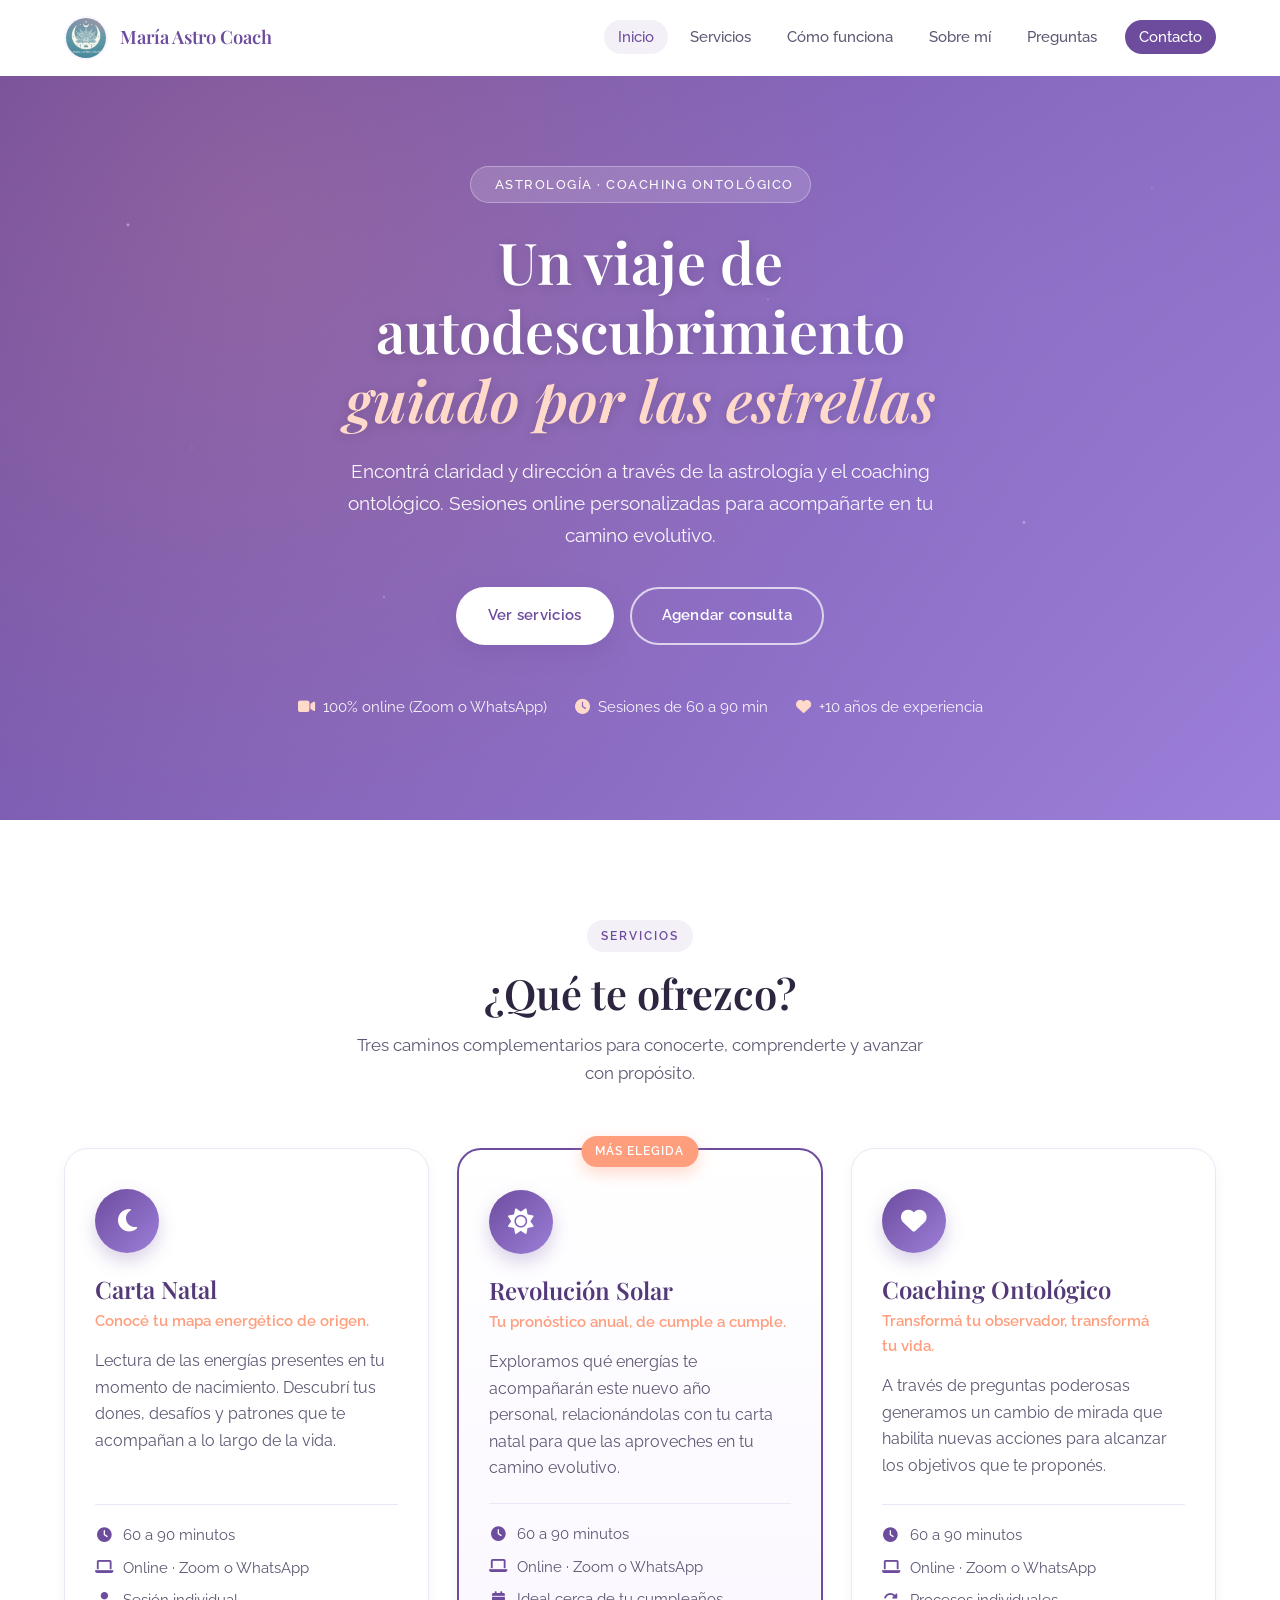
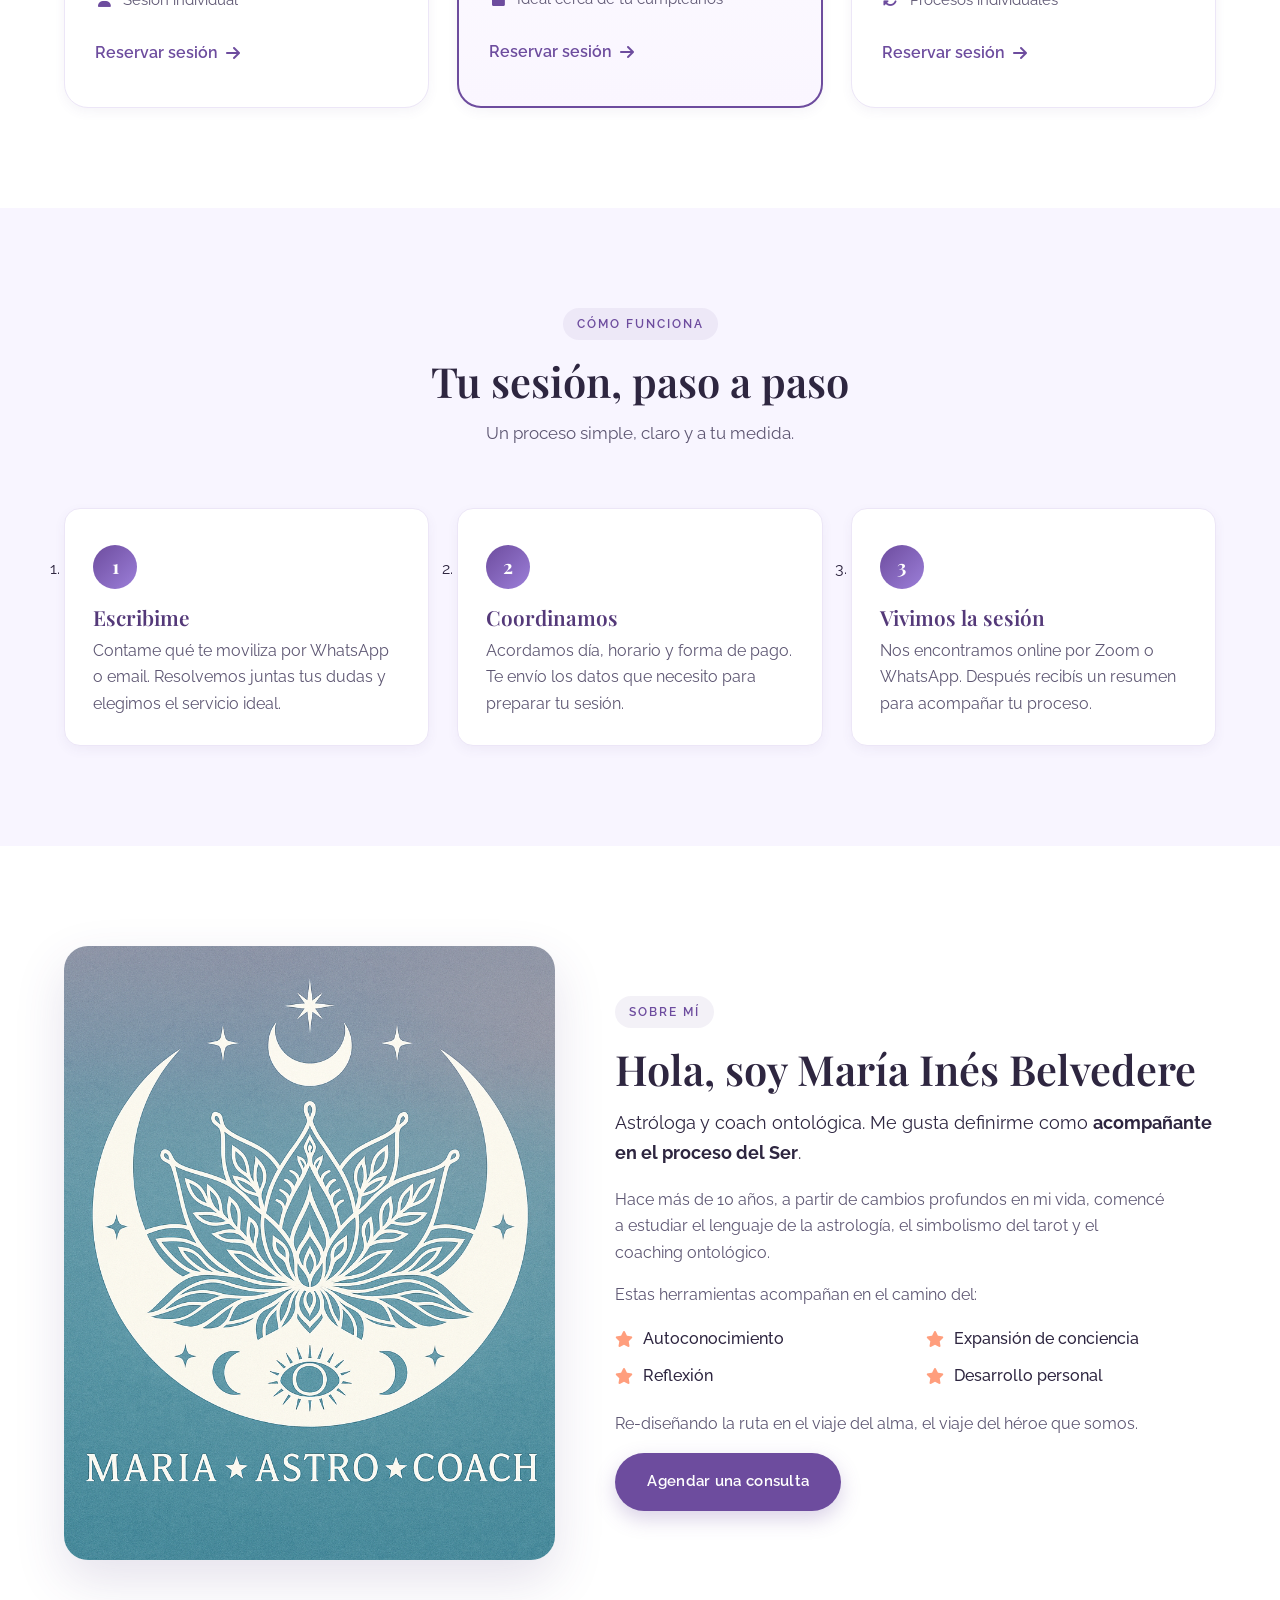
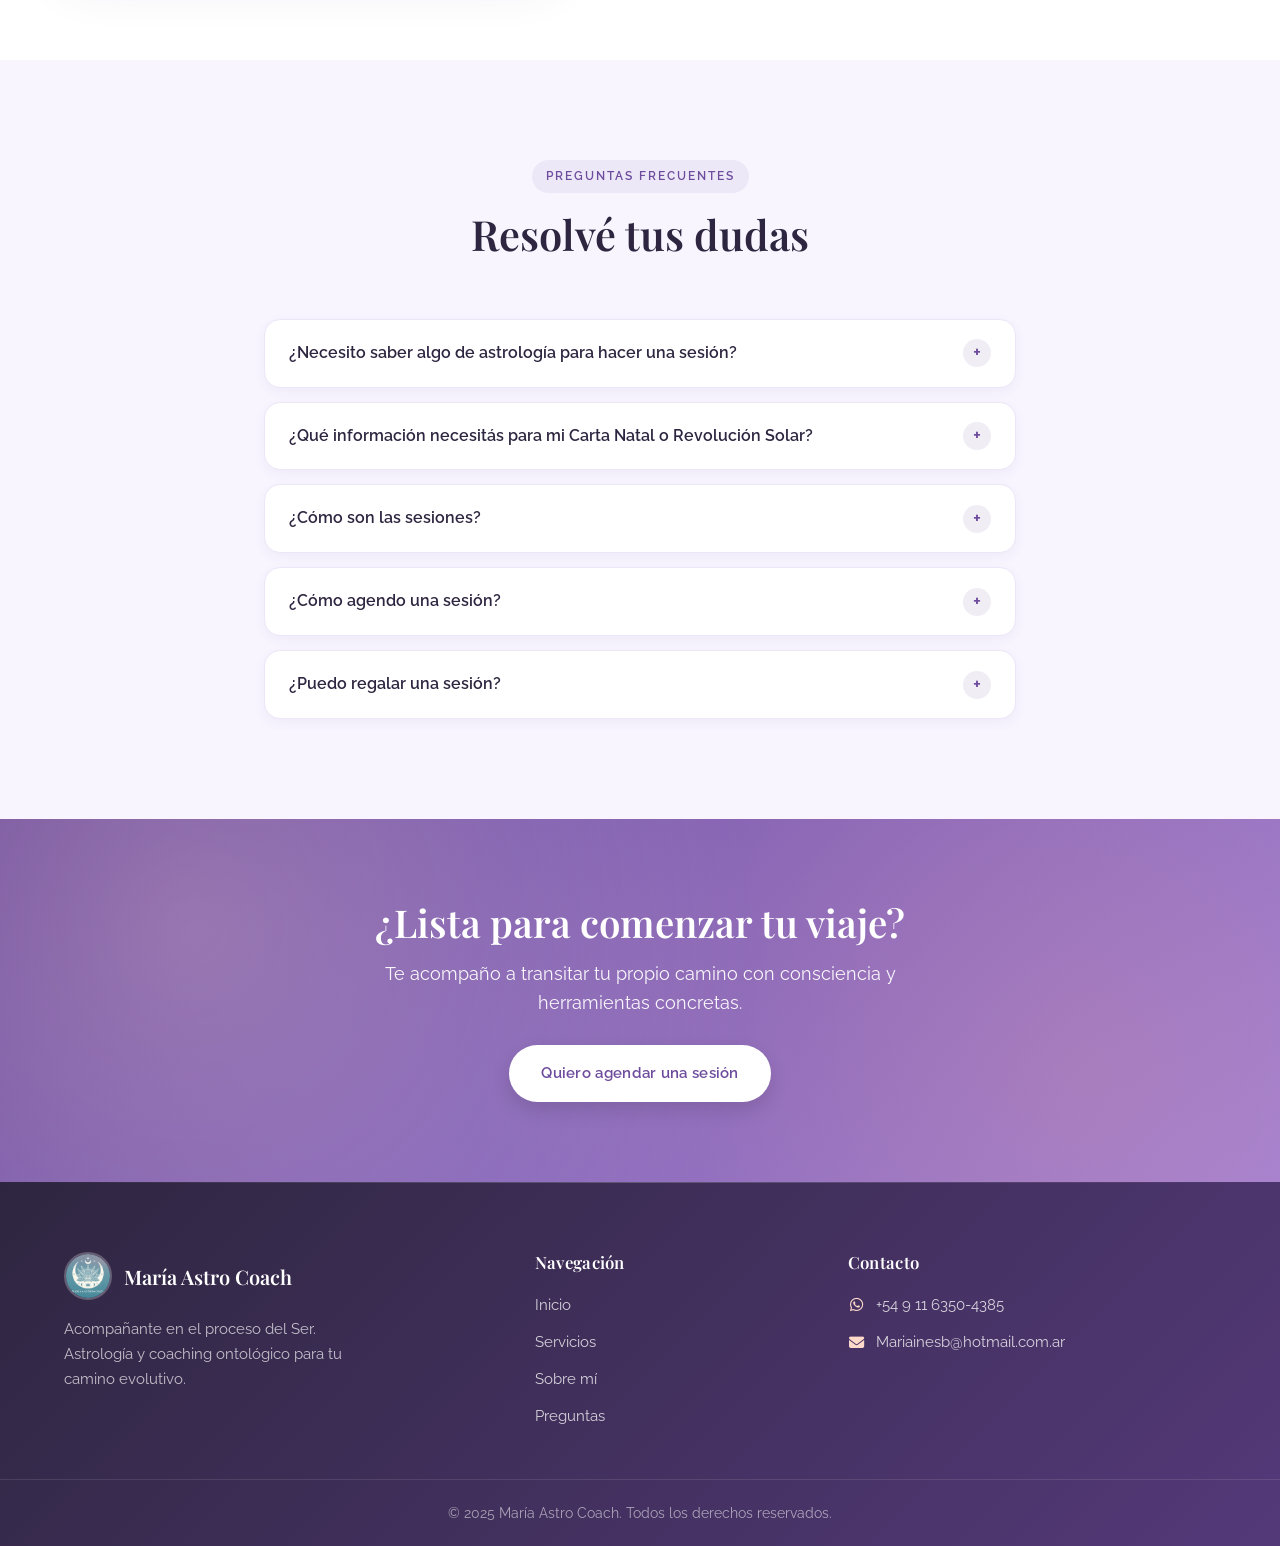
==== index.html @ 3100baf3 "Initial commit: rediseno profesional de Maria Astro Coach" ====
<!DOCTYPE html>
<html lang="es">
<head>
    <meta charset="UTF-8">
    <meta name="viewport" content="width=device-width, initial-scale=1.0, viewport-fit=cover">
    <meta name="format-detection" content="telephone=no">
    <meta name="apple-mobile-web-app-capable" content="yes">
    <meta name="apple-mobile-web-app-status-bar-style" content="default">
    <title>María Astro Coach – Astrología y Coaching Ontológico</title>
    <meta name="description" content="Acompañamiento en el proceso del Ser a través de Carta Natal, Revolución Solar y Coaching Ontológico. Sesiones online con María Inés Belvedere.">
    <meta name="theme-color" content="#6d4c9e">
    <link rel="icon" href="data:image/svg+xml,%3Csvg xmlns='http://www.w3.org/2000/svg' viewBox='0 0 64 64'%3E%3Ctext y='52' font-size='52'%3E%E2%9C%A8%3C/text%3E%3C/svg%3E">

    <link rel="stylesheet" href="https://cdnjs.cloudflare.com/ajax/libs/font-awesome/6.4.0/css/all.min.css">
    <link rel="preconnect" href="https://fonts.googleapis.com">
    <link rel="preconnect" href="https://fonts.gstatic.com" crossorigin>
    <link href="https://fonts.googleapis.com/css2?family=Playfair+Display:wght@500;600;700&family=Raleway:wght@300;400;500;600&display=swap" rel="stylesheet">
    <link rel="stylesheet" href="Styles/main.css">
</head>
<body>

    <!-- Header -->
    <header class="header" id="header">
        <div class="container header-inner">
            <a href="#inicio" class="logo-container" aria-label="Inicio - María Astro Coach">
                <img src="Imgs/imagen astrologa.png" alt="" class="logo">
                <span class="logo-text">María Astro Coach</span>
            </a>

            <button class="menu-toggle" id="menu-toggle" aria-label="Abrir menú" aria-expanded="false" aria-controls="main-nav">
                <span></span>
                <span></span>
                <span></span>
            </button>

            <nav class="main-nav" id="main-nav" aria-label="Menú principal">
                <ul>
                    <li><a href="#inicio" class="nav-link">Inicio</a></li>
                    <li><a href="#servicios" class="nav-link">Servicios</a></li>
                    <li><a href="#proceso" class="nav-link">Cómo funciona</a></li>
                    <li><a href="#sobre-mi" class="nav-link">Sobre mí</a></li>
                    <li><a href="#faq" class="nav-link">Preguntas</a></li>
                    <li><a href="Views/contacto.html" class="nav-link nav-cta">Contacto</a></li>
                </ul>
            </nav>
        </div>
    </header>

    <main>

        <!-- Hero -->
        <section id="inicio" class="hero">
            <div class="hero-stars" aria-hidden="true"></div>
            <div class="container hero-inner">
                <span class="eyebrow"><i class="fas fa-sparkles"></i> Astrología · Coaching Ontológico</span>
                <h1>Un viaje de autodescubrimiento <span class="accent">guiado por las estrellas</span></h1>
                <p class="hero-lead">
                    Encontrá claridad y dirección a través de la astrología y el coaching ontológico.
                    Sesiones online personalizadas para acompañarte en tu camino evolutivo.
                </p>
                <div class="hero-buttons">
                    <a href="#servicios" class="btn btn-primary">Ver servicios</a>
                    <a href="Views/contacto.html" class="btn btn-ghost">Agendar consulta</a>
                </div>
                <ul class="hero-highlights">
                    <li><i class="fas fa-video"></i> 100% online (Zoom o WhatsApp)</li>
                    <li><i class="fas fa-clock"></i> Sesiones de 60 a 90 min</li>
                    <li><i class="fas fa-heart"></i> +10 años de experiencia</li>
                </ul>
            </div>
        </section>

        <!-- Servicios -->
        <section id="servicios" class="services section">
            <div class="container">
                <header class="section-header">
                    <span class="section-eyebrow">Servicios</span>
                    <h2 class="section-title">¿Qué te ofrezco?</h2>
                    <p class="section-subtitle">Tres caminos complementarios para conocerte, comprenderte y avanzar con propósito.</p>
                </header>

                <div class="services-grid">

                    <!-- Carta Natal -->
                    <article class="service-card">
                        <div class="service-icon"><i class="fas fa-moon"></i></div>
                        <h3>Carta Natal</h3>
                        <p class="service-tagline">Conocé tu mapa energético de origen.</p>
                        <p class="service-desc">
                            Lectura de las energías presentes en tu momento de nacimiento.
                            Descubrí tus dones, desafíos y patrones que te acompañan a lo largo de la vida.
                        </p>
                        <ul class="service-meta">
                            <li><i class="fas fa-clock"></i> 60 a 90 minutos</li>
                            <li><i class="fas fa-laptop"></i> Online · Zoom o WhatsApp</li>
                            <li><i class="fas fa-user"></i> Sesión individual</li>
                        </ul>
                        <a href="Views/contacto.html" class="service-link">Reservar sesión <i class="fas fa-arrow-right"></i></a>
                    </article>

                    <!-- Revolución Solar -->
                    <article class="service-card service-card--featured">
                        <span class="card-badge">Más elegida</span>
                        <div class="service-icon"><i class="fas fa-sun"></i></div>
                        <h3>Revolución Solar</h3>
                        <p class="service-tagline">Tu pronóstico anual, de cumple a cumple.</p>
                        <p class="service-desc">
                            Exploramos qué energías te acompañarán este nuevo año personal,
                            relacionándolas con tu carta natal para que las aproveches en tu camino evolutivo.
                        </p>
                        <ul class="service-meta">
                            <li><i class="fas fa-clock"></i> 60 a 90 minutos</li>
                            <li><i class="fas fa-laptop"></i> Online · Zoom o WhatsApp</li>
                            <li><i class="fas fa-calendar"></i> Ideal cerca de tu cumpleaños</li>
                        </ul>
                        <a href="Views/contacto.html" class="service-link">Reservar sesión <i class="fas fa-arrow-right"></i></a>
                    </article>

                    <!-- Coaching Ontológico -->
                    <article class="service-card">
                        <div class="service-icon"><i class="fas fa-heart"></i></div>
                        <h3>Coaching Ontológico</h3>
                        <p class="service-tagline">Transformá tu observador, transformá tu vida.</p>
                        <p class="service-desc">
                            A través de preguntas poderosas generamos un cambio de mirada
                            que habilita nuevas acciones para alcanzar los objetivos que te proponés.
                        </p>
                        <ul class="service-meta">
                            <li><i class="fas fa-clock"></i> 60 a 90 minutos</li>
                            <li><i class="fas fa-laptop"></i> Online · Zoom o WhatsApp</li>
                            <li><i class="fas fa-rotate"></i> Procesos individuales</li>
                        </ul>
                        <a href="Views/contacto.html" class="service-link">Reservar sesión <i class="fas fa-arrow-right"></i></a>
                    </article>

                </div>
            </div>
        </section>

        <!-- Cómo funciona -->
        <section id="proceso" class="process section section--alt">
            <div class="container">
                <header class="section-header">
                    <span class="section-eyebrow">Cómo funciona</span>
                    <h2 class="section-title">Tu sesión, paso a paso</h2>
                    <p class="section-subtitle">Un proceso simple, claro y a tu medida.</p>
                </header>

                <ol class="process-steps">
                    <li class="process-step">
                        <span class="step-number">1</span>
                        <h3>Escribime</h3>
                        <p>Contame qué te moviliza por WhatsApp o email. Resolvemos juntas tus dudas y elegimos el servicio ideal.</p>
                    </li>
                    <li class="process-step">
                        <span class="step-number">2</span>
                        <h3>Coordinamos</h3>
                        <p>Acordamos día, horario y forma de pago. Te envío los datos que necesito para preparar tu sesión.</p>
                    </li>
                    <li class="process-step">
                        <span class="step-number">3</span>
                        <h3>Vivimos la sesión</h3>
                        <p>Nos encontramos online por Zoom o WhatsApp. Después recibís un resumen para acompañar tu proceso.</p>
                    </li>
                </ol>
            </div>
        </section>

        <!-- Sobre Mí -->
        <section id="sobre-mi" class="about section">
            <div class="container about-grid">
                <div class="about-image">
                    <img src="Imgs/imagen astrologa.png" alt="Retrato de María Inés Belvedere">
                    <div class="about-image-glow" aria-hidden="true"></div>
                </div>
                <div class="about-text">
                    <span class="section-eyebrow">Sobre mí</span>
                    <h2 class="section-title section-title--left">Hola, soy María Inés Belvedere</h2>
                    <p class="lead">
                        Astróloga y coach ontológica. Me gusta definirme como
                        <strong>acompañante en el proceso del Ser</strong>.
                    </p>
                    <p>
                        Hace más de 10 años, a partir de cambios profundos en mi vida, comencé a estudiar
                        el lenguaje de la astrología, el simbolismo del tarot y el coaching ontológico.
                    </p>
                    <p>Estas herramientas acompañan en el camino del:</p>
                    <ul class="about-features">
                        <li><i class="fas fa-star"></i> Autoconocimiento</li>
                        <li><i class="fas fa-star"></i> Expansión de conciencia</li>
                        <li><i class="fas fa-star"></i> Reflexión</li>
                        <li><i class="fas fa-star"></i> Desarrollo personal</li>
                    </ul>
                    <p>Re-diseñando la ruta en el viaje del alma, el viaje del héroe que somos.</p>
                    <a href="Views/contacto.html" class="btn btn-primary">Agendar una consulta</a>
                </div>
            </div>
        </section>

        <!-- FAQ -->
        <section id="faq" class="faq section section--alt">
            <div class="container faq-container">
                <header class="section-header">
                    <span class="section-eyebrow">Preguntas frecuentes</span>
                    <h2 class="section-title">Resolvé tus dudas</h2>
                </header>

                <div class="faq-list">
                    <details class="faq-item">
                        <summary>¿Necesito saber algo de astrología para hacer una sesión?</summary>
                        <p>No. Las sesiones están pensadas para que cualquier persona pueda comprenderlas, sin conocimientos previos. Yo te guío en cada paso.</p>
                    </details>
                    <details class="faq-item">
                        <summary>¿Qué información necesitás para mi Carta Natal o Revolución Solar?</summary>
                        <p>Tu fecha de nacimiento, hora exacta y lugar. Si no tenés la hora, te oriento sobre cómo conseguirla.</p>
                    </details>
                    <details class="faq-item">
                        <summary>¿Cómo son las sesiones?</summary>
                        <p>Son 100% online, por Zoom o videollamada de WhatsApp. Duran entre 60 y 90 minutos, en un espacio íntimo y respetuoso.</p>
                    </details>
                    <details class="faq-item">
                        <summary>¿Cómo agendo una sesión?</summary>
                        <p>Escribime por WhatsApp o email. Te respondo a la brevedad para coordinar día, horario y forma de pago.</p>
                    </details>
                    <details class="faq-item">
                        <summary>¿Puedo regalar una sesión?</summary>
                        <p>¡Sí! Las sesiones pueden regalarse. Contactame y armamos juntas el regalo perfecto.</p>
                    </details>
                </div>
            </div>
        </section>

        <!-- CTA final -->
        <section class="cta-banner">
            <div class="container cta-inner">
                <h2>¿Lista para comenzar tu viaje?</h2>
                <p>Te acompaño a transitar tu propio camino con consciencia y herramientas concretas.</p>
                <a href="Views/contacto.html" class="btn btn-light">Quiero agendar una sesión</a>
            </div>
        </section>

    </main>

    <!-- Footer -->
    <footer class="footer">
        <div class="container footer-inner">
            <div class="footer-col footer-brand">
                <a href="#inicio" class="footer-brand-link">
                    <img src="Imgs/imagen astrologa.png" alt="" class="footer-logo">
                    <span class="footer-brand-name">María Astro Coach</span>
                </a>
                <p class="footer-tagline">Acompañante en el proceso del Ser. Astrología y coaching ontológico para tu camino evolutivo.</p>
            </div>

            <div class="footer-col">
                <h4 class="footer-title">Navegación</h4>
                <nav class="footer-nav" aria-label="Pie de página">
                    <a href="#inicio">Inicio</a>
                    <a href="#servicios">Servicios</a>
                    <a href="#sobre-mi">Sobre mí</a>
                    <a href="#faq">Preguntas</a>
                </nav>
            </div>

            <div class="footer-col">
                <h4 class="footer-title">Contacto</h4>
                <div class="footer-contact">
                    <a href="https://wa.me/5491563504385" target="_blank" rel="noopener"><i class="fab fa-whatsapp"></i> +54 9 11 6350-4385</a>
                    <a href="mailto:Mariainesb@hotmail.com.ar"><i class="fas fa-envelope"></i> Mariainesb@hotmail.com.ar</a>
                </div>
            </div>
        </div>
        <div class="footer-bottom">
            <div class="container">
                <p>&copy; 2025 María Astro Coach. Todos los derechos reservados.</p>
            </div>
        </div>
    </footer>

    <script src="js/main.js"></script>
</body>
</html>
---- Styles/main.css ----
/* =========================================================
   María Astro Coach – Estilos
   ========================================================= */

:root {
    --primary: #6d4c9e;
    --primary-dark: #543979;
    --primary-light: #9c7fd9;
    --accent: #ff9e7d;
    --accent-soft: #ffd9c9;
    --bg: #ffffff;
    --bg-soft: #f8f5ff;
    --bg-alt: #fbf7ff;
    --text: #2e2640;
    --text-soft: #5e5773;
    --muted: #8a849a;
    --border: #ece6f7;
    --shadow-sm: 0 4px 12px rgba(80, 60, 130, 0.06);
    --shadow-md: 0 10px 30px rgba(80, 60, 130, 0.10);
    --shadow-lg: 0 20px 50px rgba(80, 60, 130, 0.15);
    --radius-sm: 10px;
    --radius-md: 16px;
    --radius-lg: 24px;
    --transition: 0.3s ease;
    --header-h: 76px;
}

/* ---------- Reset / base ---------- */
*,
*::before,
*::after {
    margin: 0;
    padding: 0;
    box-sizing: border-box;
}

html {
    scroll-behavior: smooth;
    scroll-padding-top: var(--header-h);
}

body {
    font-family: 'Raleway', system-ui, -apple-system, Segoe UI, sans-serif;
    color: var(--text);
    background: var(--bg);
    line-height: 1.65;
    overflow-x: hidden;
    padding-top: var(--header-h);
    -webkit-text-size-adjust: 100%;
    -webkit-tap-highlight-color: rgba(109, 76, 158, 0.15);
}

img {
    max-width: 100%;
    height: auto;
    display: block;
}

p {
    text-wrap: pretty;
}

a {
    color: var(--primary);
    text-decoration: none;
    transition: color var(--transition);
}

a:hover {
    color: var(--primary-light);
}

h1, h2, h3, h4 {
    font-family: 'Playfair Display', Georgia, serif;
    color: var(--text);
    line-height: 1.2;
    font-weight: 600;
    text-wrap: balance;
}

ul {
    list-style: none;
}

button {
    font-family: inherit;
    cursor: pointer;
}

:focus-visible {
    outline: 3px solid var(--primary-light);
    outline-offset: 3px;
    border-radius: 4px;
}

/* ---------- Layout helpers ---------- */
.container {
    width: 100%;
    max-width: 1200px;
    margin: 0 auto;
    padding: 0 24px;
}

.section {
    padding: 100px 0;
}

.section--alt {
    background: var(--bg-soft);
}

.section-header {
    text-align: center;
    max-width: 720px;
    margin: 0 auto 60px;
}

.section-eyebrow {
    display: inline-block;
    text-transform: uppercase;
    letter-spacing: 2px;
    font-size: 0.78rem;
    font-weight: 600;
    color: var(--primary);
    background: rgba(109, 76, 158, 0.08);
    padding: 6px 14px;
    border-radius: 999px;
    margin-bottom: 16px;
}

.section-title {
    font-size: clamp(1.9rem, 3.5vw, 2.6rem);
    color: var(--text);
    margin-bottom: 14px;
}

.section-title--left {
    text-align: left;
}

.section-subtitle {
    color: var(--text-soft);
    font-size: 1.05rem;
    max-width: 620px;
    margin: 0 auto;
}

/* ---------- Buttons ---------- */
.btn {
    display: inline-flex;
    align-items: center;
    justify-content: center;
    gap: 8px;
    padding: 14px 30px;
    border-radius: 999px;
    font-weight: 600;
    font-size: 0.95rem;
    letter-spacing: 0.3px;
    transition: transform var(--transition), box-shadow var(--transition), background var(--transition), color var(--transition);
    border: 2px solid transparent;
    cursor: pointer;
    white-space: nowrap;
}

.btn-primary {
    background: var(--primary);
    color: #fff;
    box-shadow: 0 8px 20px rgba(109, 76, 158, 0.25);
}

.btn-primary:hover {
    background: var(--primary-dark);
    color: #fff;
    transform: translateY(-2px);
    box-shadow: 0 12px 26px rgba(109, 76, 158, 0.35);
}

.btn-ghost {
    background: transparent;
    color: #fff;
    border-color: rgba(255, 255, 255, 0.7);
}

.btn-ghost:hover {
    background: rgba(255, 255, 255, 0.12);
    color: #fff;
    transform: translateY(-2px);
}

.btn-light {
    background: #fff;
    color: var(--primary);
    box-shadow: 0 8px 20px rgba(0, 0, 0, 0.12);
}

.btn-light:hover {
    transform: translateY(-2px);
    box-shadow: 0 12px 26px rgba(0, 0, 0, 0.18);
    color: var(--primary-dark);
}

/* ---------- Header ---------- */
.header {
    position: fixed;
    inset: 0 0 auto 0;
    height: var(--header-h);
    background: rgba(255, 255, 255, 0.92);
    backdrop-filter: saturate(180%) blur(10px);
    -webkit-backdrop-filter: saturate(180%) blur(10px);
    border-bottom: 1px solid transparent;
    z-index: 1000;
    transition: box-shadow var(--transition), border-color var(--transition);
}

.header.scrolled {
    box-shadow: 0 4px 20px rgba(80, 60, 130, 0.08);
    border-bottom-color: var(--border);
}

.header-inner {
    height: 100%;
    display: flex;
    align-items: center;
    justify-content: space-between;
    gap: 20px;
}

.logo-container {
    display: flex;
    align-items: center;
    gap: 12px;
    color: var(--primary);
    font-weight: 600;
}

.logo {
    height: 44px;
    width: 44px;
    object-fit: cover;
    border-radius: 50%;
    border: 2px solid var(--bg-soft);
}

.logo-text {
    font-family: 'Playfair Display', Georgia, serif;
    font-size: 1.15rem;
    color: var(--primary);
    white-space: nowrap;
}

.main-nav ul {
    display: flex;
    align-items: center;
    gap: 8px;
}

.nav-link {
    color: var(--text-soft);
    font-weight: 500;
    font-size: 0.95rem;
    padding: 8px 14px;
    border-radius: 999px;
    transition: color var(--transition), background var(--transition);
}

.nav-link:hover,
.nav-link.active {
    color: var(--primary);
    background: rgba(109, 76, 158, 0.08);
}

.nav-cta {
    background: var(--primary);
    color: #fff;
    margin-left: 6px;
}

.nav-cta:hover {
    background: var(--primary-dark);
    color: #fff;
}

/* Menu toggle (mobile) */
.menu-toggle {
    display: none;
    width: 44px;
    height: 44px;
    background: transparent;
    border: none;
    position: relative;
}

.menu-toggle span {
    position: absolute;
    left: 10px;
    right: 10px;
    height: 2.5px;
    background: var(--primary);
    border-radius: 2px;
    transition: transform var(--transition), opacity var(--transition), top var(--transition);
}

.menu-toggle span:nth-child(1) { top: 14px; }
.menu-toggle span:nth-child(2) { top: 21px; }
.menu-toggle span:nth-child(3) { top: 28px; }

.menu-toggle[aria-expanded="true"] span:nth-child(1) {
    top: 21px;
    transform: rotate(45deg);
}

.menu-toggle[aria-expanded="true"] span:nth-child(2) {
    opacity: 0;
}

.menu-toggle[aria-expanded="true"] span:nth-child(3) {
    top: 21px;
    transform: rotate(-45deg);
}

/* ---------- Hero ---------- */
.hero {
    position: relative;
    padding: 90px 0 100px;
    background:
        radial-gradient(circle at 20% 20%, rgba(255, 158, 125, 0.18), transparent 55%),
        radial-gradient(circle at 80% 30%, rgba(156, 127, 217, 0.25), transparent 55%),
        linear-gradient(135deg, var(--primary) 0%, var(--primary-light) 100%);
    color: #fff;
    overflow: hidden;
    text-align: center;
}

.hero-stars {
    position: absolute;
    inset: 0;
    background-image:
        radial-gradient(2px 2px at 10% 20%, rgba(255, 255, 255, 0.8), transparent),
        radial-gradient(1.5px 1.5px at 30% 70%, rgba(255, 255, 255, 0.6), transparent),
        radial-gradient(1px 1px at 60% 30%, rgba(255, 255, 255, 0.7), transparent),
        radial-gradient(2px 2px at 80% 60%, rgba(255, 255, 255, 0.7), transparent),
        radial-gradient(1px 1px at 90% 15%, rgba(255, 255, 255, 0.6), transparent),
        radial-gradient(1.5px 1.5px at 50% 85%, rgba(255, 255, 255, 0.6), transparent),
        radial-gradient(1px 1px at 15% 50%, rgba(255, 255, 255, 0.5), transparent);
    opacity: 0.7;
    pointer-events: none;
    animation: twinkle 6s ease-in-out infinite alternate;
}

@keyframes twinkle {
    from { opacity: 0.45; }
    to   { opacity: 0.85; }
}

.hero-inner {
    position: relative;
    z-index: 1;
    max-width: 860px;
}

.eyebrow {
    display: inline-flex;
    align-items: center;
    gap: 8px;
    background: rgba(255, 255, 255, 0.15);
    border: 1px solid rgba(255, 255, 255, 0.3);
    padding: 7px 16px;
    border-radius: 999px;
    font-size: 0.8rem;
    letter-spacing: 1.5px;
    text-transform: uppercase;
    font-weight: 500;
    margin-bottom: 24px;
}

.hero h1 {
    color: #fff;
    font-size: clamp(2.1rem, 5.5vw, 3.6rem);
    margin-bottom: 22px;
    text-shadow: 0 2px 12px rgba(0, 0, 0, 0.15);
}

.hero h1 .accent {
    color: var(--accent-soft);
    font-style: italic;
}

.hero-lead {
    font-size: clamp(1rem, 1.8vw, 1.2rem);
    max-width: 640px;
    margin: 0 auto 36px;
    opacity: 0.95;
}

.hero-buttons {
    display: flex;
    gap: 16px;
    justify-content: center;
    flex-wrap: wrap;
    margin-bottom: 50px;
}

.hero-buttons .btn-primary {
    background: #fff;
    color: var(--primary);
}

.hero-buttons .btn-primary:hover {
    background: var(--accent-soft);
    color: var(--primary-dark);
}

.hero-highlights {
    display: flex;
    justify-content: center;
    flex-wrap: wrap;
    gap: 14px 28px;
    color: rgba(255, 255, 255, 0.92);
    font-size: 0.95rem;
}

.hero-highlights li {
    display: flex;
    align-items: center;
    gap: 8px;
}

.hero-highlights i {
    color: var(--accent-soft);
}

/* ---------- Servicios ---------- */
.services-grid {
    display: grid;
    grid-template-columns: repeat(auto-fit, minmax(280px, 1fr));
    gap: 28px;
}

.service-card {
    position: relative;
    background: #fff;
    border: 1px solid var(--border);
    border-radius: var(--radius-lg);
    padding: 40px 30px 32px;
    box-shadow: var(--shadow-sm);
    transition: transform var(--transition), box-shadow var(--transition), border-color var(--transition);
    display: flex;
    flex-direction: column;
}

.service-card:hover {
    transform: translateY(-6px);
    box-shadow: var(--shadow-md);
    border-color: var(--primary-light);
}

.service-card--featured {
    border: 2px solid var(--primary);
    background: linear-gradient(180deg, #fff 0%, #faf6ff 100%);
}

.card-badge {
    position: absolute;
    top: -14px;
    left: 50%;
    transform: translateX(-50%);
    background: var(--accent);
    color: #fff;
    font-size: 0.75rem;
    font-weight: 600;
    text-transform: uppercase;
    letter-spacing: 1px;
    padding: 6px 14px;
    border-radius: 999px;
    box-shadow: 0 6px 16px rgba(255, 158, 125, 0.4);
}

.service-icon {
    width: 64px;
    height: 64px;
    border-radius: 50%;
    background: linear-gradient(135deg, var(--primary) 0%, var(--primary-light) 100%);
    color: #fff;
    font-size: 1.6rem;
    display: flex;
    align-items: center;
    justify-content: center;
    margin-bottom: 22px;
    box-shadow: 0 8px 18px rgba(109, 76, 158, 0.25);
}

.service-card h3 {
    font-size: 1.5rem;
    margin-bottom: 6px;
    color: var(--primary-dark);
}

.service-tagline {
    color: var(--accent);
    font-weight: 600;
    font-size: 0.95rem;
    margin-bottom: 14px;
}

.service-desc {
    color: var(--text-soft);
    margin-bottom: 22px;
    flex: 1;
}

.service-meta {
    border-top: 1px solid var(--border);
    padding-top: 18px;
    margin-bottom: 22px;
    display: grid;
    gap: 8px;
}

.service-meta li {
    display: flex;
    align-items: center;
    gap: 10px;
    color: var(--text-soft);
    font-size: 0.92rem;
}

.service-meta i {
    color: var(--primary);
    width: 18px;
    text-align: center;
}

.service-link {
    align-self: flex-start;
    display: inline-flex;
    align-items: center;
    gap: 8px;
    color: var(--primary);
    font-weight: 600;
    padding: 6px 0;
    border-bottom: 2px solid transparent;
    transition: gap var(--transition), border-color var(--transition);
}

.service-link:hover {
    gap: 12px;
    border-color: var(--primary);
}

/* ---------- Cómo funciona ---------- */
.process-steps {
    display: grid;
    grid-template-columns: repeat(auto-fit, minmax(260px, 1fr));
    gap: 28px;
    counter-reset: step;
}

.process-step {
    position: relative;
    background: #fff;
    border-radius: var(--radius-md);
    padding: 36px 28px 28px;
    box-shadow: var(--shadow-sm);
    border: 1px solid var(--border);
    transition: transform var(--transition), box-shadow var(--transition);
}

.process-step:hover {
    transform: translateY(-4px);
    box-shadow: var(--shadow-md);
}

.step-number {
    display: inline-flex;
    align-items: center;
    justify-content: center;
    width: 44px;
    height: 44px;
    border-radius: 50%;
    background: linear-gradient(135deg, var(--primary), var(--primary-light));
    color: #fff;
    font-weight: 700;
    font-family: 'Playfair Display', serif;
    margin-bottom: 16px;
    font-size: 1.2rem;
}

.process-step h3 {
    font-size: 1.3rem;
    color: var(--primary-dark);
    margin-bottom: 8px;
}

.process-step p {
    color: var(--text-soft);
}

/* ---------- Sobre mí ---------- */
.about-grid {
    display: grid;
    grid-template-columns: 0.9fr 1.1fr;
    gap: 60px;
    align-items: center;
}

.about-image {
    position: relative;
    border-radius: var(--radius-lg);
    overflow: hidden;
    box-shadow: var(--shadow-lg);
    aspect-ratio: 4 / 5;
}

.about-image img {
    width: 100%;
    height: 100%;
    object-fit: cover;
}

.about-image-glow {
    position: absolute;
    inset: -8% -8% auto auto;
    width: 60%;
    height: 60%;
    background: radial-gradient(circle, rgba(255, 158, 125, 0.5), transparent 70%);
    z-index: -1;
    filter: blur(40px);
}

.about-text .lead {
    font-size: 1.15rem;
    color: var(--text);
    margin-bottom: 18px;
}

.about-text p {
    color: var(--text-soft);
    margin-bottom: 16px;
}

.about-features {
    display: grid;
    grid-template-columns: repeat(2, 1fr);
    gap: 10px 20px;
    margin: 18px 0 22px;
}

.about-features li {
    display: flex;
    align-items: center;
    gap: 10px;
    color: var(--text);
    font-weight: 500;
}

.about-features i {
    color: var(--accent);
}

/* ---------- FAQ ---------- */
.faq-container {
    max-width: 800px;
}

.faq-list {
    display: grid;
    gap: 14px;
}

.faq-item {
    background: #fff;
    border: 1px solid var(--border);
    border-radius: var(--radius-md);
    box-shadow: var(--shadow-sm);
    overflow: hidden;
    transition: box-shadow var(--transition), border-color var(--transition);
}

.faq-item[open] {
    border-color: var(--primary-light);
    box-shadow: var(--shadow-md);
}

.faq-item summary {
    list-style: none;
    cursor: pointer;
    padding: 20px 56px 20px 24px;
    font-weight: 600;
    font-size: 1.02rem;
    color: var(--text);
    position: relative;
    transition: color var(--transition);
}

.faq-item summary::-webkit-details-marker { display: none; }

.faq-item summary::after {
    content: '+';
    position: absolute;
    right: 24px;
    top: 50%;
    transform: translateY(-50%);
    width: 28px;
    height: 28px;
    border-radius: 50%;
    background: rgba(109, 76, 158, 0.1);
    color: var(--primary);
    display: inline-flex;
    align-items: center;
    justify-content: center;
    font-size: 1.2rem;
    line-height: 1;
    transition: transform var(--transition), background var(--transition), color var(--transition);
}

.faq-item[open] summary::after {
    content: '−';
    background: var(--primary);
    color: #fff;
}

.faq-item summary:hover {
    color: var(--primary);
}

.faq-item p {
    padding: 0 24px 22px;
    color: var(--text-soft);
}

/* ---------- CTA banner ---------- */
.cta-banner {
    background: linear-gradient(135deg, var(--primary) 0%, var(--primary-light) 100%);
    color: #fff;
    padding: 80px 0;
    text-align: center;
    position: relative;
    overflow: hidden;
}

.cta-banner::before {
    content: '';
    position: absolute;
    inset: 0;
    background:
        radial-gradient(circle at 15% 30%, rgba(255, 217, 201, 0.25), transparent 50%),
        radial-gradient(circle at 85% 70%, rgba(255, 158, 125, 0.2), transparent 55%);
    pointer-events: none;
}

.cta-inner {
    position: relative;
    z-index: 1;
}

.cta-banner h2 {
    color: #fff;
    font-size: clamp(1.8rem, 4vw, 2.4rem);
    margin-bottom: 14px;
}

.cta-banner p {
    margin-bottom: 28px;
    font-size: 1.1rem;
    opacity: 0.94;
    max-width: 600px;
    margin-left: auto;
    margin-right: auto;
}

/* ---------- Footer ---------- */
.footer {
    background: linear-gradient(135deg, #2e2640 0%, var(--primary-dark) 100%);
    color: rgba(255, 255, 255, 0.78);
    padding: 70px 0 0;
    position: relative;
}

.footer::before {
    content: '';
    position: absolute;
    top: 0;
    left: 0;
    right: 0;
    height: 1px;
    background: linear-gradient(90deg, transparent, rgba(255, 255, 255, 0.2), transparent);
}

.footer-inner {
    display: grid;
    grid-template-columns: 1.6fr 1fr 1.4fr;
    gap: 50px;
    align-items: start;
    padding-bottom: 50px;
}

.footer-col {
    min-width: 0;
}

.footer-title {
    color: #fff;
    font-family: 'Playfair Display', Georgia, serif;
    font-size: 1.05rem;
    font-weight: 600;
    margin-bottom: 20px;
    letter-spacing: 0.3px;
}

.footer-brand-link {
    display: inline-flex;
    align-items: center;
    gap: 12px;
    margin-bottom: 16px;
    color: #fff;
}

.footer-brand-link:hover { color: var(--accent-soft); }

.footer-logo {
    width: 48px;
    height: 48px;
    border-radius: 50%;
    object-fit: cover;
    border: 2px solid rgba(255, 255, 255, 0.25);
    flex-shrink: 0;
}

.footer-brand-name {
    font-family: 'Playfair Display', Georgia, serif;
    font-size: 1.25rem;
    font-weight: 600;
    color: #fff;
}

.footer-tagline {
    color: rgba(255, 255, 255, 0.7);
    font-size: 0.92rem;
    line-height: 1.7;
    max-width: 320px;
}

.footer-nav,
.footer-contact {
    display: flex;
    flex-direction: column;
    gap: 12px;
}

.footer-nav a,
.footer-contact a {
    color: rgba(255, 255, 255, 0.78);
    font-size: 0.95rem;
    transition: color var(--transition), transform var(--transition);
    display: inline-flex;
    align-items: center;
    gap: 10px;
    width: fit-content;
}

.footer-nav a:hover,
.footer-contact a:hover {
    color: var(--accent-soft);
    transform: translateX(2px);
}

.footer-contact i {
    color: var(--accent-soft);
    width: 18px;
    text-align: center;
    flex-shrink: 0;
}

.footer-bottom {
    border-top: 1px solid rgba(255, 255, 255, 0.1);
    padding: 22px 0;
    text-align: center;
    font-size: 0.85rem;
    color: rgba(255, 255, 255, 0.55);
}

.footer-bottom p { margin: 0; }

/* =========================================================
   Página de Contacto
   ========================================================= */
.contact {
    padding: 100px 0;
    background: var(--bg-soft);
}

.contact-content {
    max-width: 1000px;
    margin: 0 auto;
    background: #fff;
    border-radius: var(--radius-lg);
    box-shadow: var(--shadow-md);
    padding: 60px 40px;
}

.contact-info {
    text-align: center;
    margin-bottom: 50px;
}

.contact-info h2 {
    color: var(--primary-dark);
    font-size: clamp(1.7rem, 3.5vw, 2.4rem);
    margin-bottom: 14px;
}

.contact-info > p {
    color: var(--text-soft);
    max-width: 640px;
    margin: 0 auto;
    font-size: 1.05rem;
}

.contact-details {
    display: grid;
    grid-template-columns: repeat(auto-fit, minmax(260px, 1fr));
    gap: 24px;
    max-width: 800px;
    margin: 0 auto;
}

.contact-item {
    background: var(--bg-alt);
    border: 1px solid var(--border);
    padding: 36px 28px;
    border-radius: var(--radius-md);
    text-align: center;
    transition: transform var(--transition), box-shadow var(--transition);
    display: flex;
    flex-direction: column;
    align-items: center;
}

.contact-item:hover {
    transform: translateY(-5px);
    box-shadow: var(--shadow-md);
}

.contact-item > i {
    width: 70px;
    height: 70px;
    border-radius: 50%;
    background: linear-gradient(135deg, var(--primary), var(--primary-light));
    color: #fff;
    font-size: 1.7rem;
    display: inline-flex;
    align-items: center;
    justify-content: center;
    margin-bottom: 18px;
}

.contact-item h3 {
    color: var(--primary-dark);
    margin-bottom: 8px;
    font-size: 1.3rem;
}

.contact-item p {
    color: var(--text-soft);
    margin-bottom: 22px;
    flex: 1;
}

.btn-contact {
    display: inline-flex;
    align-items: center;
    gap: 8px;
    padding: 12px 24px;
    border-radius: 999px;
    font-weight: 600;
    color: #fff;
    transition: transform var(--transition), box-shadow var(--transition), background var(--transition);
}

.btn-contact:hover {
    transform: translateY(-2px);
    color: #fff;
}

.whatsapp-btn {
    background: #25d366;
    box-shadow: 0 8px 18px rgba(37, 211, 102, 0.3);
}

.whatsapp-btn:hover {
    background: #1fbb59;
}

.email-btn {
    background: var(--primary);
    box-shadow: 0 8px 18px rgba(109, 76, 158, 0.3);
}

.email-btn:hover {
    background: var(--primary-dark);
}

/* =========================================================
   Animaciones de aparición
   ========================================================= */
.reveal {
    opacity: 0;
    transform: translateY(24px);
    transition: opacity 0.7s ease, transform 0.7s ease;
}

.reveal.is-visible {
    opacity: 1;
    transform: none;
}

@media (prefers-reduced-motion: reduce) {
    *, *::before, *::after {
        animation-duration: 0.01ms !important;
        transition-duration: 0.01ms !important;
        animation-iteration-count: 1 !important;
        scroll-behavior: auto !important;
    }
    .reveal { opacity: 1; transform: none; }
}

/* =========================================================
   Responsive
   ========================================================= */

/* Tablets (≤ 992px) */
@media (max-width: 992px) {
    .section { padding: 80px 0; }

    .about-grid {
        grid-template-columns: 1fr;
        gap: 40px;
    }
    .about-image {
        max-width: 380px;
        margin: 0 auto;
        aspect-ratio: 4 / 5;
    }
    .section-title--left {
        text-align: center;
    }
    .about-features {
        max-width: 420px;
        margin-left: auto;
        margin-right: auto;
    }
    .about-text {
        text-align: center;
    }
    .footer-inner {
        grid-template-columns: 1fr 1fr;
        gap: 40px;
    }
    .footer-brand {
        grid-column: 1 / -1;
        text-align: center;
    }
    .footer-brand-link { justify-content: center; }
    .footer-tagline { margin-left: auto; margin-right: auto; }
}

/* Móviles (≤ 768px) */
@media (max-width: 768px) {
    :root { --header-h: 64px; }

    .container { padding: 0 20px; }

    .section { padding: 64px 0; }

    .section-header { margin-bottom: 44px; }

    .section-title { font-size: clamp(1.7rem, 6vw, 2.1rem); }

    .section-subtitle { font-size: 1rem; }

    /* Header */
    .logo { height: 40px; width: 40px; }
    .logo-text { font-size: 1rem; }

    .menu-toggle { display: block; }

    .main-nav {
        position: fixed;
        top: var(--header-h);
        left: 0;
        right: 0;
        background: #fff;
        border-top: 1px solid var(--border);
        box-shadow: 0 10px 25px rgba(0, 0, 0, 0.08);
        padding: 12px 20px 20px;
        transform: translateY(-120%);
        opacity: 0;
        visibility: hidden;
        transition: transform 0.35s ease, opacity 0.35s ease, visibility 0.35s ease;
        max-height: calc(100dvh - var(--header-h));
        overflow-y: auto;
        overscroll-behavior: contain;
    }

    .main-nav.is-open {
        transform: translateY(0);
        opacity: 1;
        visibility: visible;
    }

    .main-nav ul {
        flex-direction: column;
        align-items: stretch;
        gap: 4px;
    }

    .nav-link {
        display: block;
        text-align: center;
        padding: 14px;
        font-size: 1.05rem;
        border-radius: 10px;
    }

    .nav-cta { margin-top: 10px; }

    /* Hero */
    .hero {
        padding: 56px 0 72px;
    }

    .hero h1 {
        font-size: clamp(1.9rem, 7vw, 2.6rem);
    }

    .hero-lead {
        font-size: 1rem;
    }

    .hero-buttons {
        flex-direction: column;
        align-items: stretch;
        gap: 12px;
        margin-bottom: 36px;
    }

    .hero-buttons .btn {
        width: 100%;
        max-width: 360px;
        margin: 0 auto;
    }

    .hero-highlights {
        flex-direction: column;
        align-items: center;
        gap: 10px;
        font-size: 0.92rem;
    }

    /* Servicios */
    .services-grid { gap: 22px; }
    .service-card { padding: 36px 24px 28px; }
    .service-card h3 { font-size: 1.35rem; }
    .card-badge { font-size: 0.7rem; padding: 5px 12px; }

    /* Proceso */
    .process-steps { gap: 18px; }
    .process-step { padding: 30px 24px 24px; }

    /* Sobre mí */
    .about-image { max-width: 320px; }

    /* FAQ */
    .faq-item summary {
        padding: 18px 52px 18px 20px;
        font-size: 0.98rem;
    }
    .faq-item summary::after { right: 16px; }
    .faq-item p { padding: 0 20px 20px; }

    /* CTA */
    .cta-banner { padding: 64px 0; }
    .cta-banner p { font-size: 1rem; }

    /* Footer */
    .footer { padding: 50px 0 0; }

    .footer-inner {
        grid-template-columns: 1fr;
        text-align: center;
        gap: 36px;
        padding-bottom: 36px;
    }

    .footer-col { text-align: center; }

    .footer-brand-link { justify-content: center; }
    .footer-tagline { margin-left: auto; margin-right: auto; }

    .footer-title { margin-bottom: 14px; }

    .footer-nav,
    .footer-contact {
        align-items: center;
    }

    .footer-nav a,
    .footer-contact a { width: auto; }

    /* Contacto page */
    .contact { padding: 64px 0; }
    .contact-content { padding: 36px 22px; }
    .contact-info { margin-bottom: 36px; }
    .contact-details { gap: 18px; }
    .contact-item { padding: 30px 22px; }
}

/* Pantallas chicas (≤ 480px) */
@media (max-width: 480px) {
    .container { padding: 0 16px; }

    .section { padding: 56px 0; }
    .section-header { margin-bottom: 36px; }

    .logo-text { display: none; }

    /* Hero */
    .hero { padding: 44px 0 60px; }
    .eyebrow { font-size: 0.72rem; padding: 6px 12px; letter-spacing: 1.2px; }
    .hero h1 { font-size: clamp(1.7rem, 8vw, 2.2rem); }
    .hero-lead { margin-bottom: 28px; }

    /* Botones */
    .btn { padding: 12px 24px; font-size: 0.92rem; }

    /* Servicios */
    .services-grid { grid-template-columns: 1fr; }
    .service-card { padding: 32px 22px 26px; }
    .service-icon { width: 56px; height: 56px; font-size: 1.4rem; }

    /* Proceso */
    .process-steps { grid-template-columns: 1fr; }

    /* Sobre mí */
    .about-features {
        grid-template-columns: 1fr;
        gap: 8px;
    }

    /* CTA */
    .cta-banner h2 { font-size: 1.6rem; }

    /* Contacto */
    .contact-details { grid-template-columns: 1fr; }
    .btn-contact { width: 100%; justify-content: center; }
}

/* Pantallas muy chicas (≤ 360px) — iPhone SE, etc. */
@media (max-width: 360px) {
    .container { padding: 0 14px; }
    .hero h1 { font-size: 1.55rem; }
    .service-card { padding: 28px 18px 22px; }
    .footer-contact { flex-direction: column; gap: 10px; }
}

/* Orientación horizontal en móvil */
@media (max-width: 900px) and (orientation: landscape) {
    .hero { padding: 40px 0 56px; }
    .hero h1 { font-size: clamp(1.6rem, 4vw, 2rem); }
}

/* Ocultar estrellas decorativas en mobile (mejor performance) */
@media (max-width: 768px) {
    .hero-stars { animation: none; opacity: 0.5; }
}

/* Hover sólo en dispositivos con puntero fino (evita "stuck hover" en touch) */
@media (hover: none) {
    .service-card:hover,
    .process-step:hover,
    .contact-item:hover {
        transform: none;
    }
}
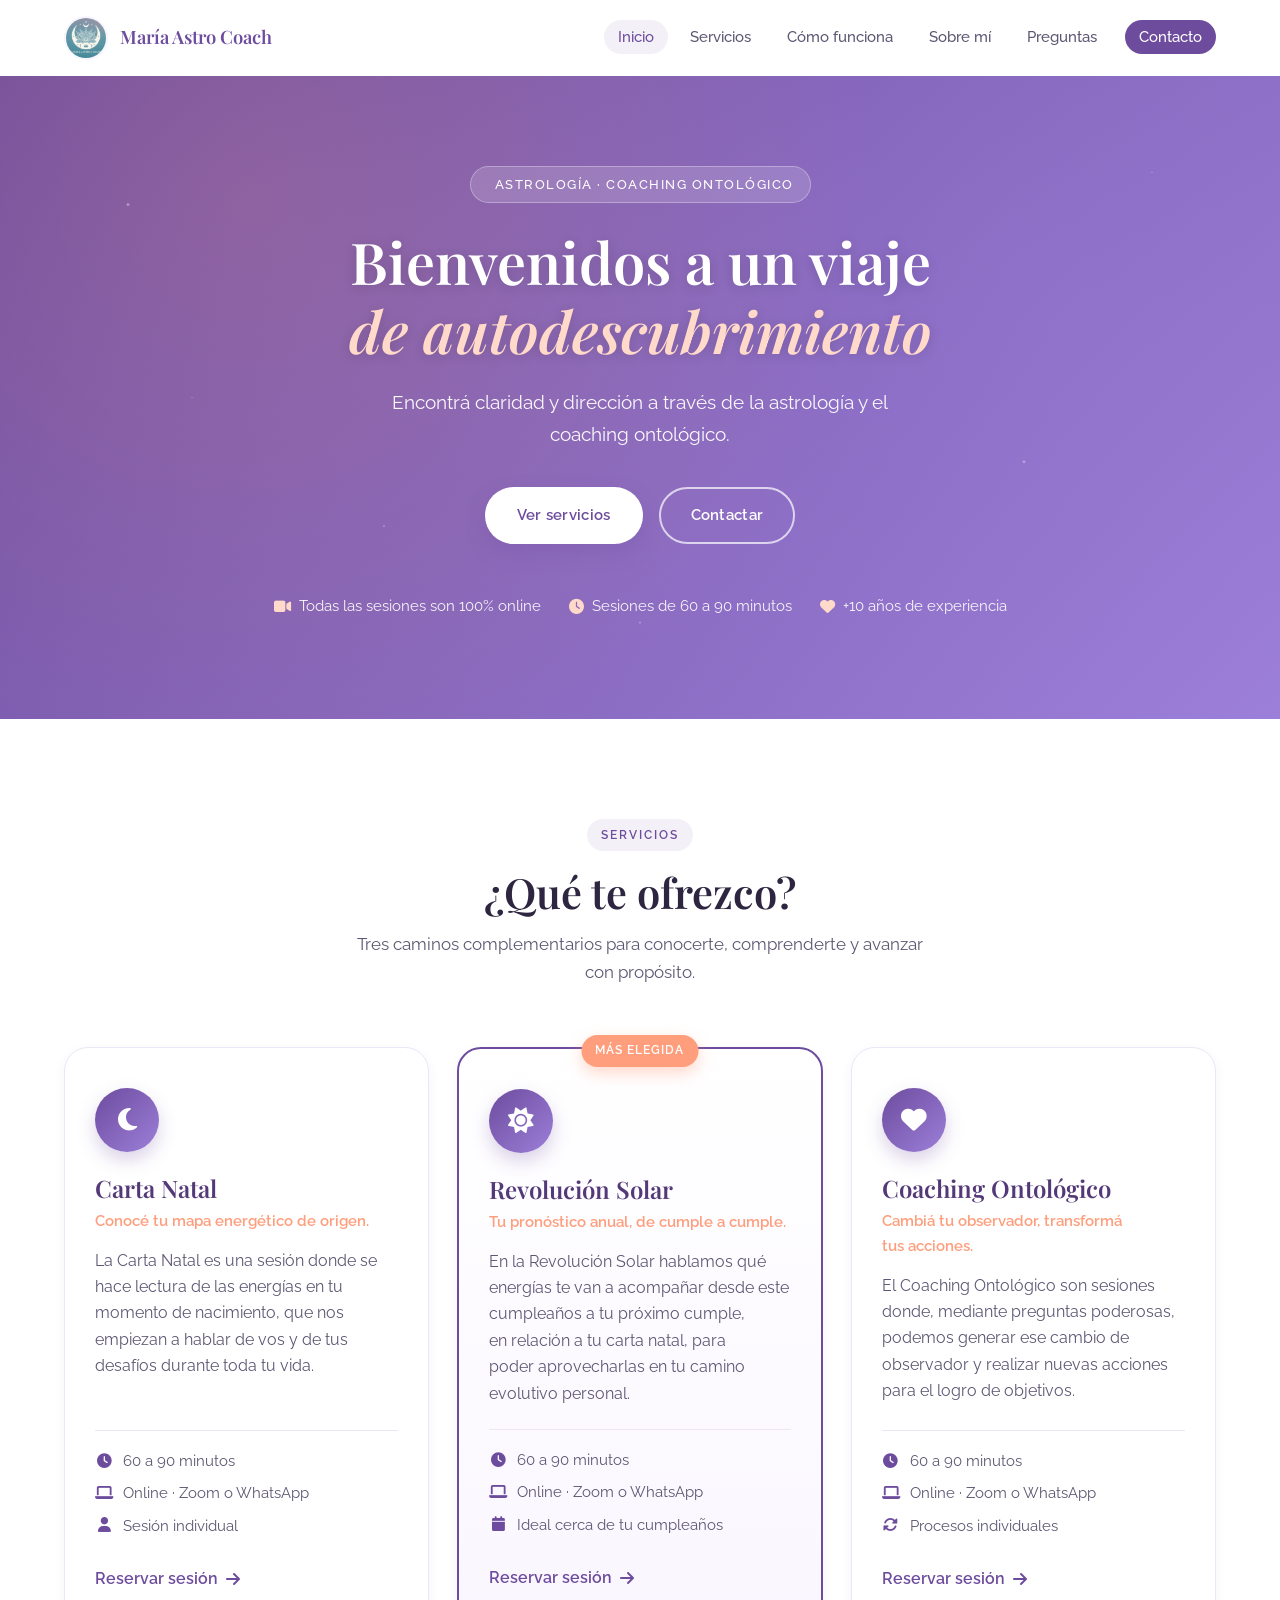
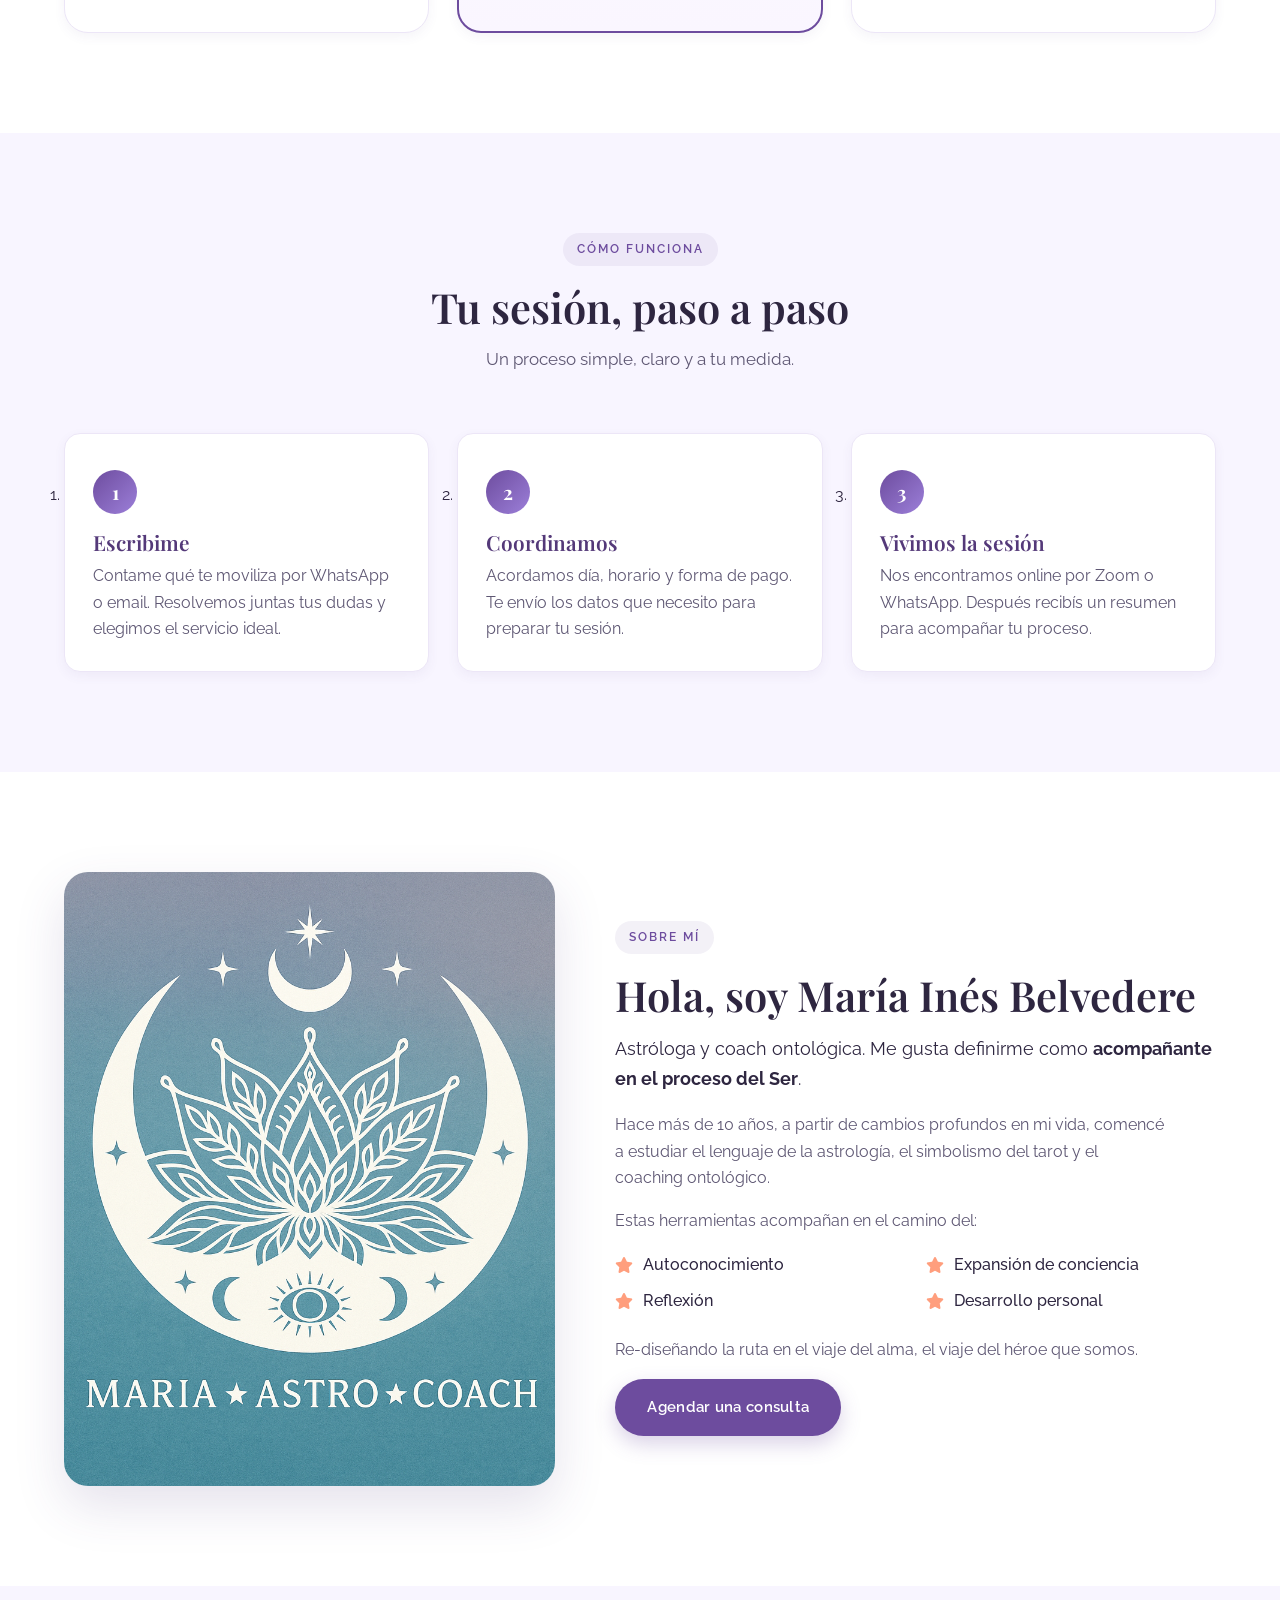
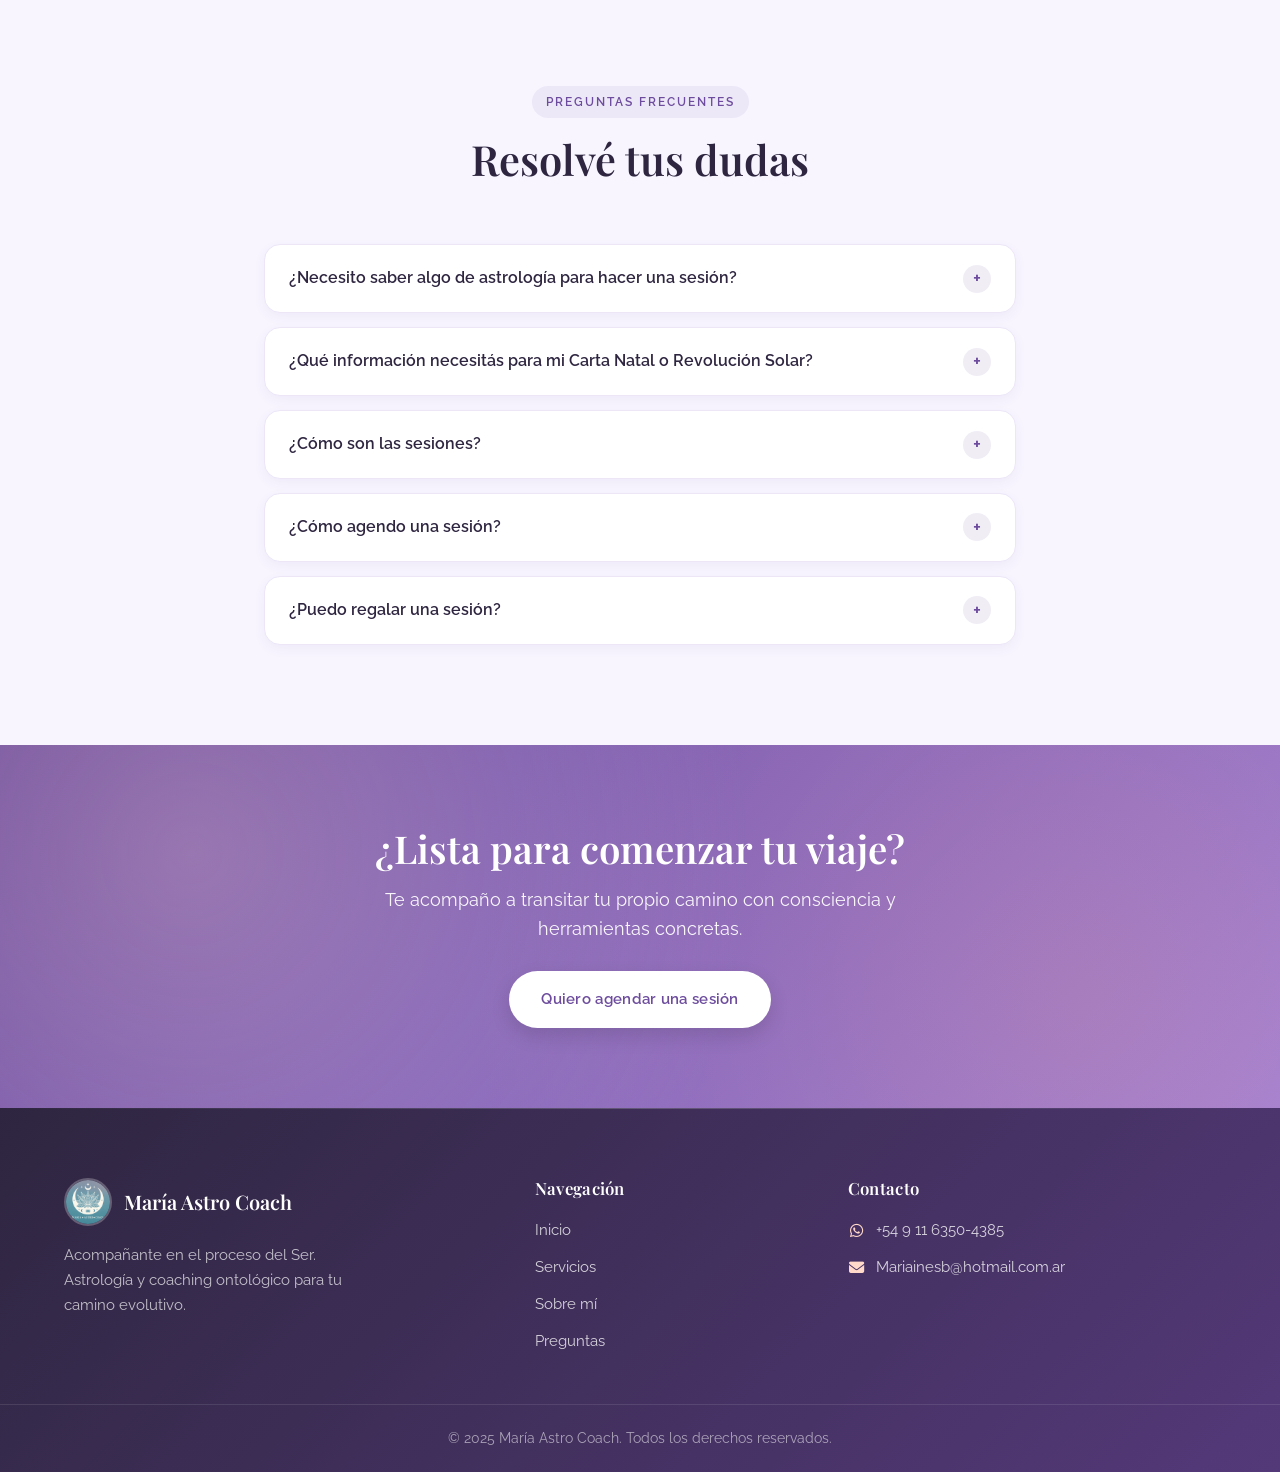
==== commit 0659e109: "Ajustar copys al texto original de Maria (hero y servicios)" ====
--- a/index.html
+++ b/index.html
@@ -53,18 +53,17 @@
             <div class="hero-stars" aria-hidden="true"></div>
             <div class="container hero-inner">
                 <span class="eyebrow"><i class="fas fa-sparkles"></i> Astrología · Coaching Ontológico</span>
-                <h1>Un viaje de autodescubrimiento <span class="accent">guiado por las estrellas</span></h1>
+                <h1>Bienvenidos a un viaje <span class="accent">de autodescubrimiento</span></h1>
                 <p class="hero-lead">
                     Encontrá claridad y dirección a través de la astrología y el coaching ontológico.
-                    Sesiones online personalizadas para acompañarte en tu camino evolutivo.
                 </p>
                 <div class="hero-buttons">
                     <a href="#servicios" class="btn btn-primary">Ver servicios</a>
-                    <a href="Views/contacto.html" class="btn btn-ghost">Agendar consulta</a>
+                    <a href="Views/contacto.html" class="btn btn-ghost">Contactar</a>
                 </div>
                 <ul class="hero-highlights">
-                    <li><i class="fas fa-video"></i> 100% online (Zoom o WhatsApp)</li>
-                    <li><i class="fas fa-clock"></i> Sesiones de 60 a 90 min</li>
+                    <li><i class="fas fa-video"></i> Todas las sesiones son 100% online</li>
+                    <li><i class="fas fa-clock"></i> Sesiones de 60 a 90 minutos</li>
                     <li><i class="fas fa-heart"></i> +10 años de experiencia</li>
                 </ul>
             </div>
@@ -87,8 +86,9 @@
                         <h3>Carta Natal</h3>
                         <p class="service-tagline">Conocé tu mapa energético de origen.</p>
                         <p class="service-desc">
-                            Lectura de las energías presentes en tu momento de nacimiento.
-                            Descubrí tus dones, desafíos y patrones que te acompañan a lo largo de la vida.
+                            La Carta Natal es una sesión donde se hace lectura de las energías
+                            en tu momento de nacimiento, que nos empiezan a hablar de vos
+                            y de tus desafíos durante toda tu vida.
                         </p>
                         <ul class="service-meta">
                             <li><i class="fas fa-clock"></i> 60 a 90 minutos</li>
@@ -105,8 +105,9 @@
                         <h3>Revolución Solar</h3>
                         <p class="service-tagline">Tu pronóstico anual, de cumple a cumple.</p>
                         <p class="service-desc">
-                            Exploramos qué energías te acompañarán este nuevo año personal,
-                            relacionándolas con tu carta natal para que las aproveches en tu camino evolutivo.
+                            En la Revolución Solar hablamos qué energías te van a acompañar
+                            desde este cumpleaños a tu próximo cumple, en relación a tu carta natal,
+                            para poder aprovecharlas en tu camino evolutivo personal.
                         </p>
                         <ul class="service-meta">
                             <li><i class="fas fa-clock"></i> 60 a 90 minutos</li>
@@ -120,10 +121,11 @@
                     <article class="service-card">
                         <div class="service-icon"><i class="fas fa-heart"></i></div>
                         <h3>Coaching Ontológico</h3>
-                        <p class="service-tagline">Transformá tu observador, transformá tu vida.</p>
+                        <p class="service-tagline">Cambiá tu observador, transformá tus acciones.</p>
                         <p class="service-desc">
-                            A través de preguntas poderosas generamos un cambio de mirada
-                            que habilita nuevas acciones para alcanzar los objetivos que te proponés.
+                            El Coaching Ontológico son sesiones donde, mediante preguntas
+                            poderosas, podemos generar ese cambio de observador y realizar
+                            nuevas acciones para el logro de objetivos.
                         </p>
                         <ul class="service-meta">
                             <li><i class="fas fa-clock"></i> 60 a 90 minutos</li>
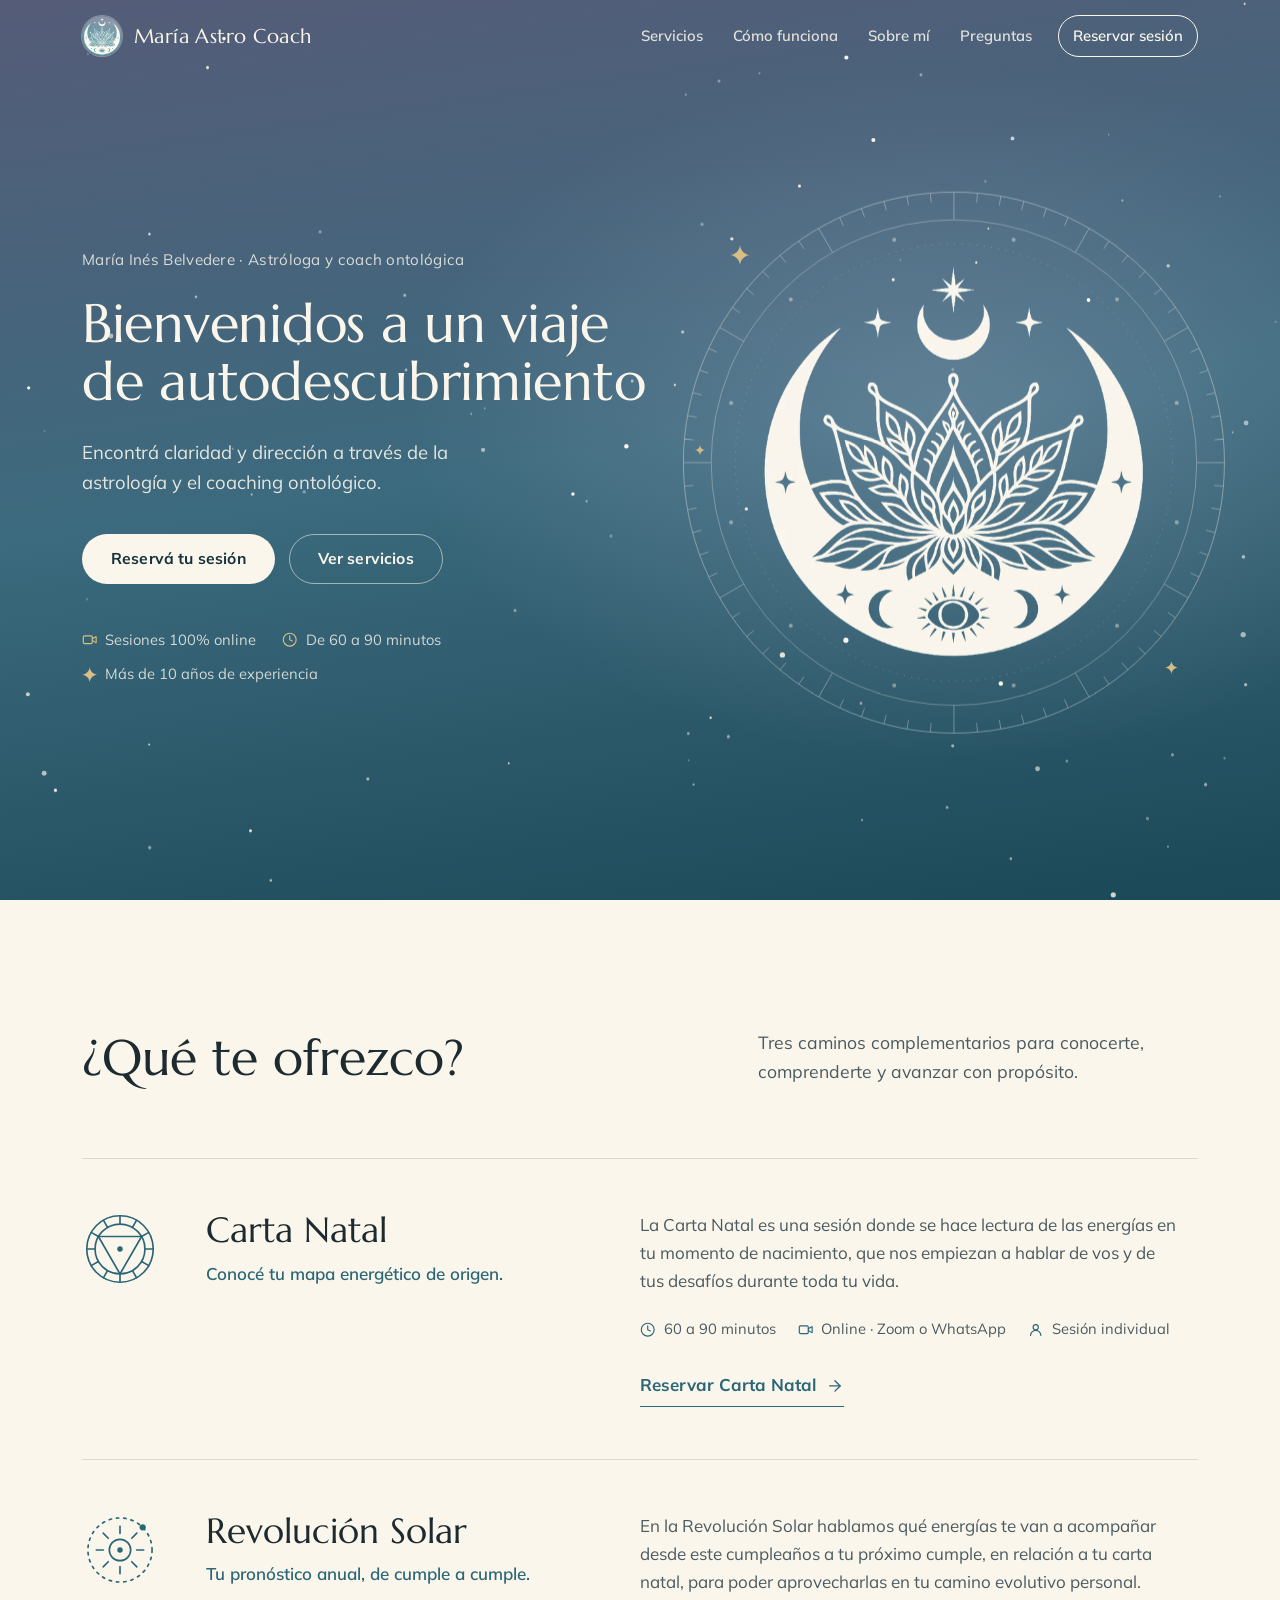
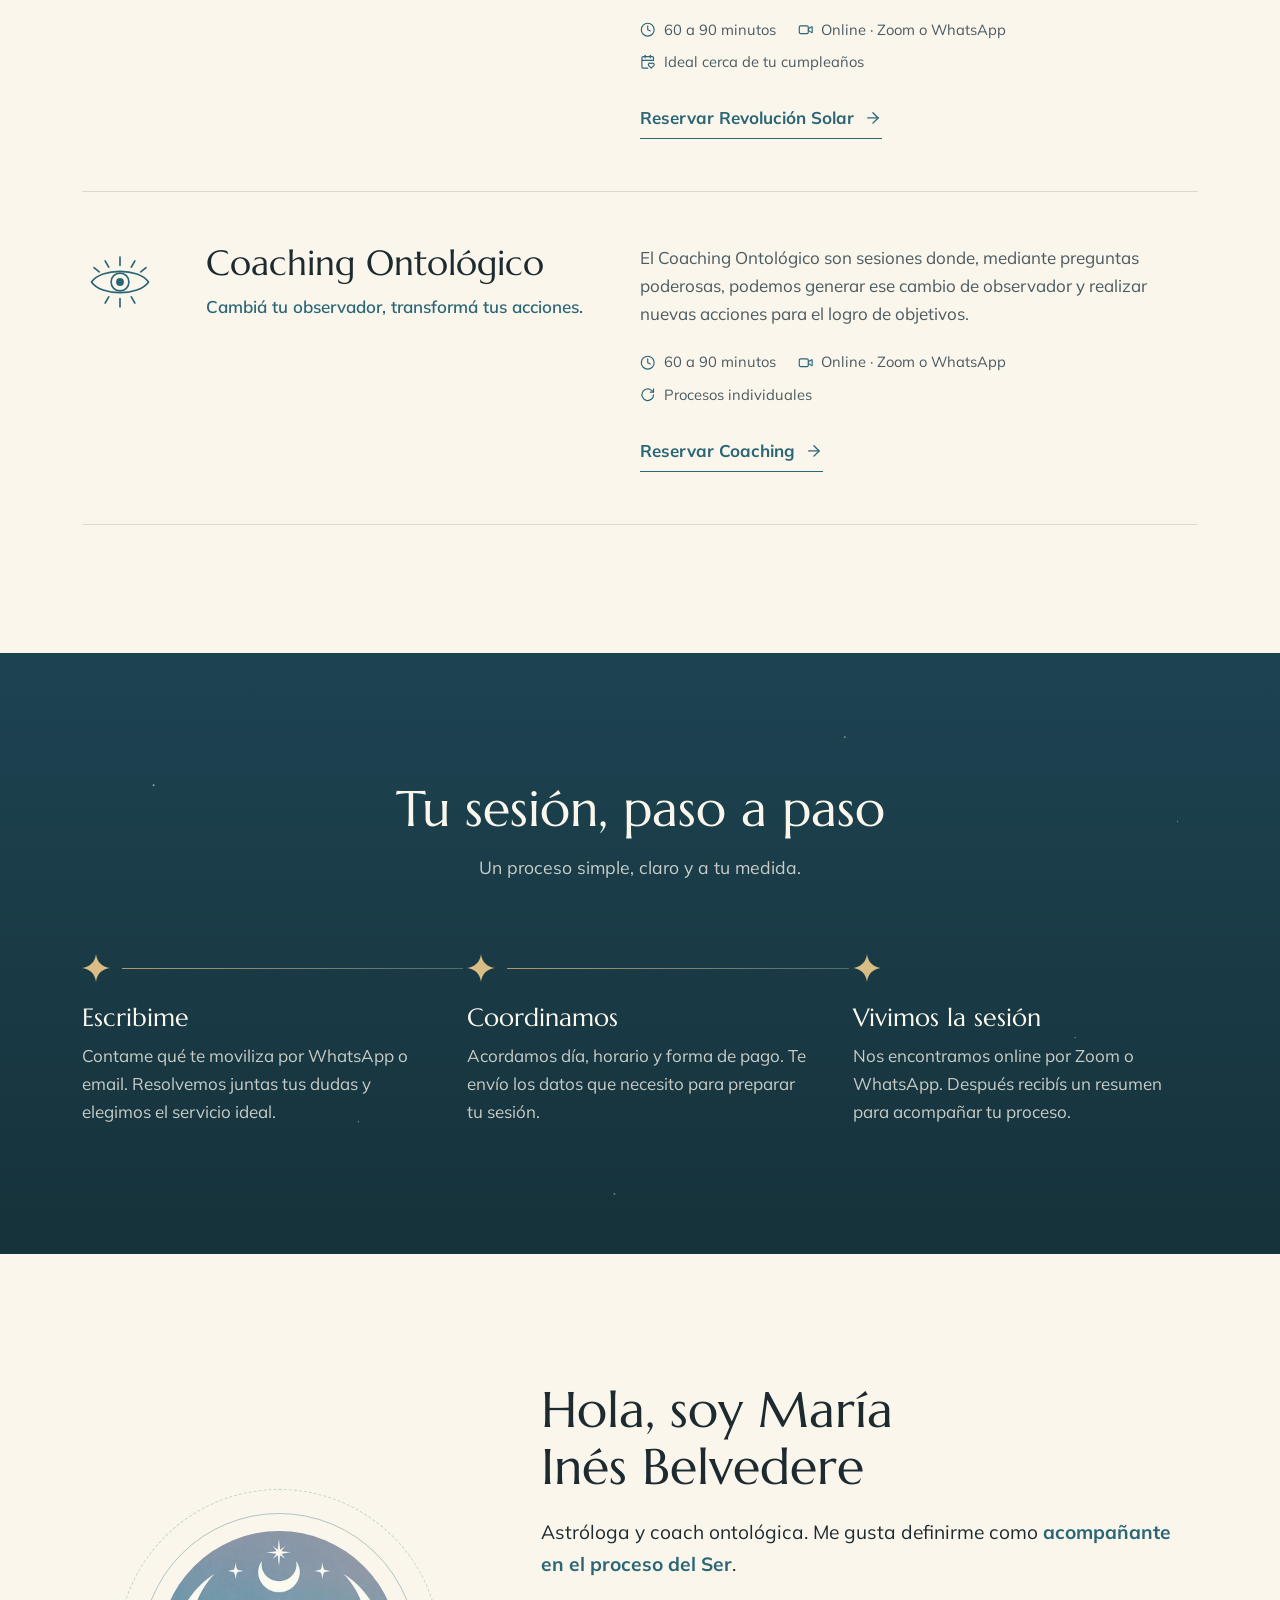
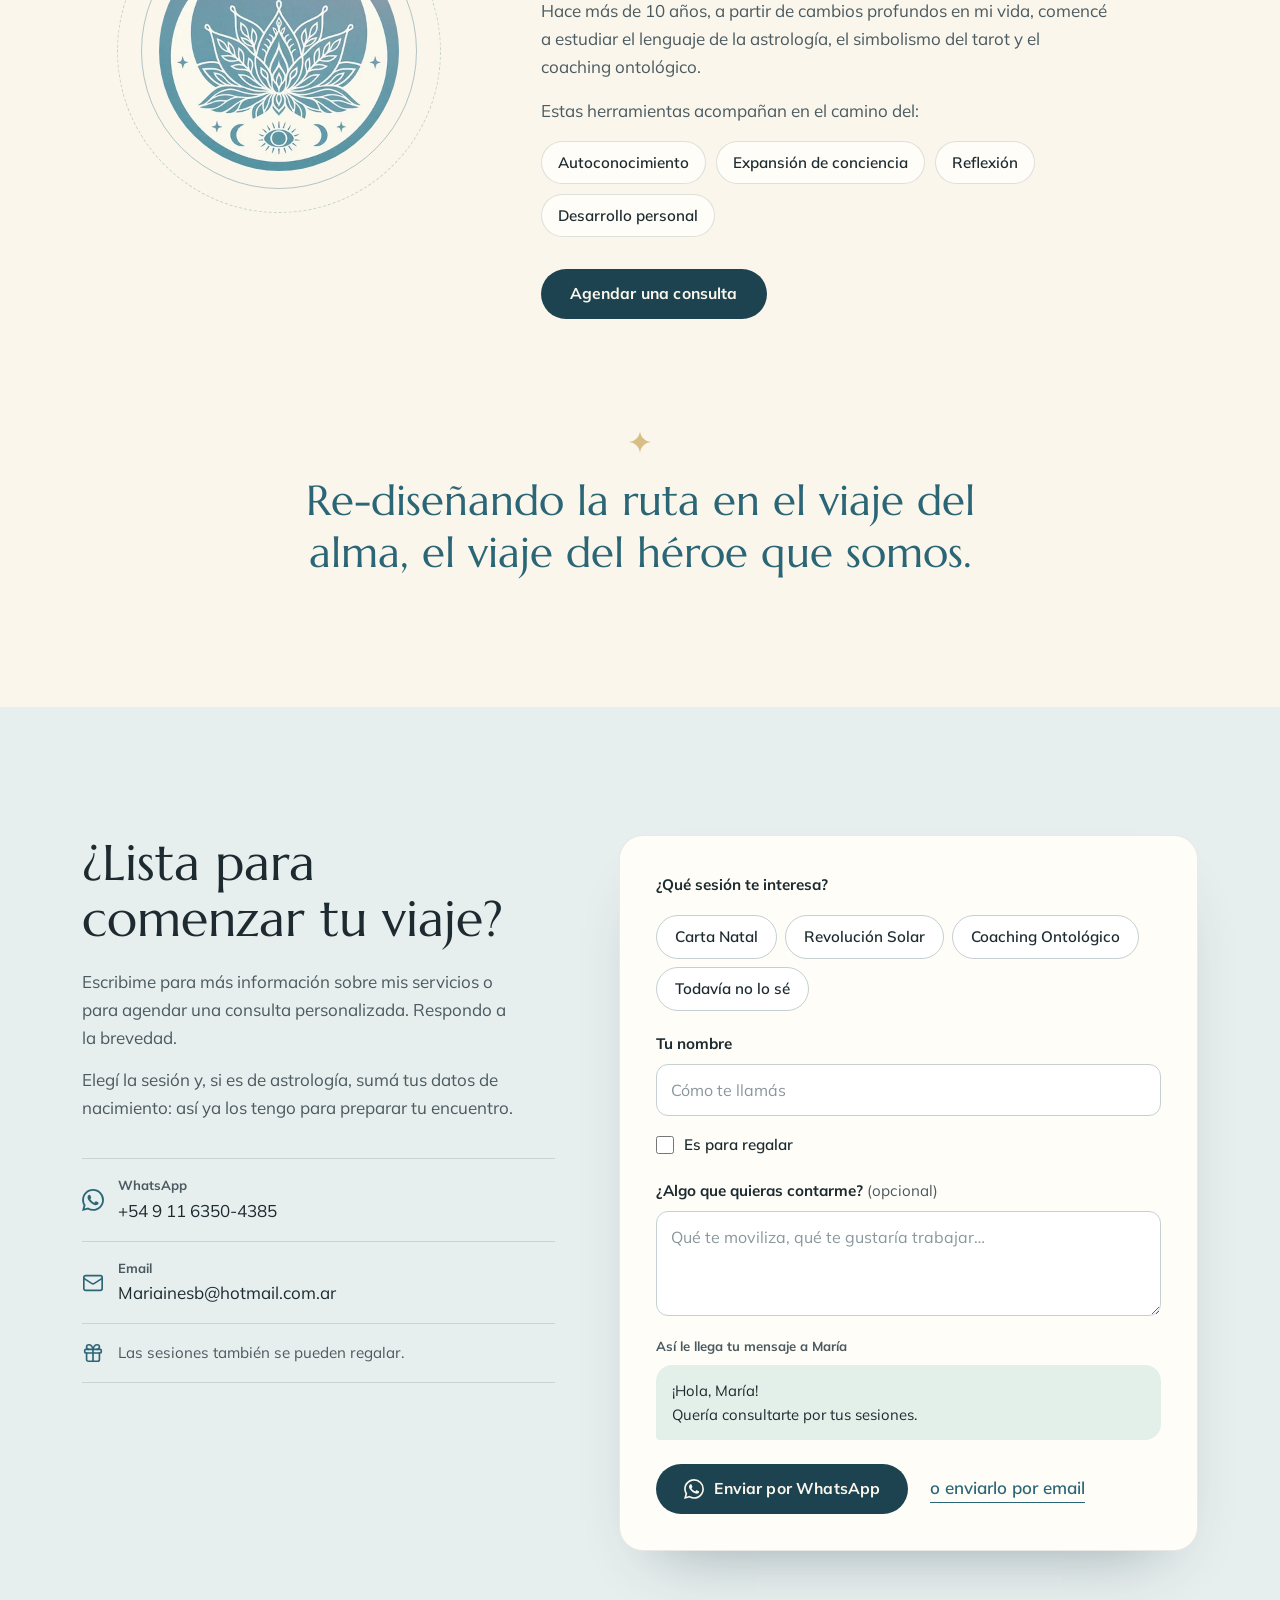
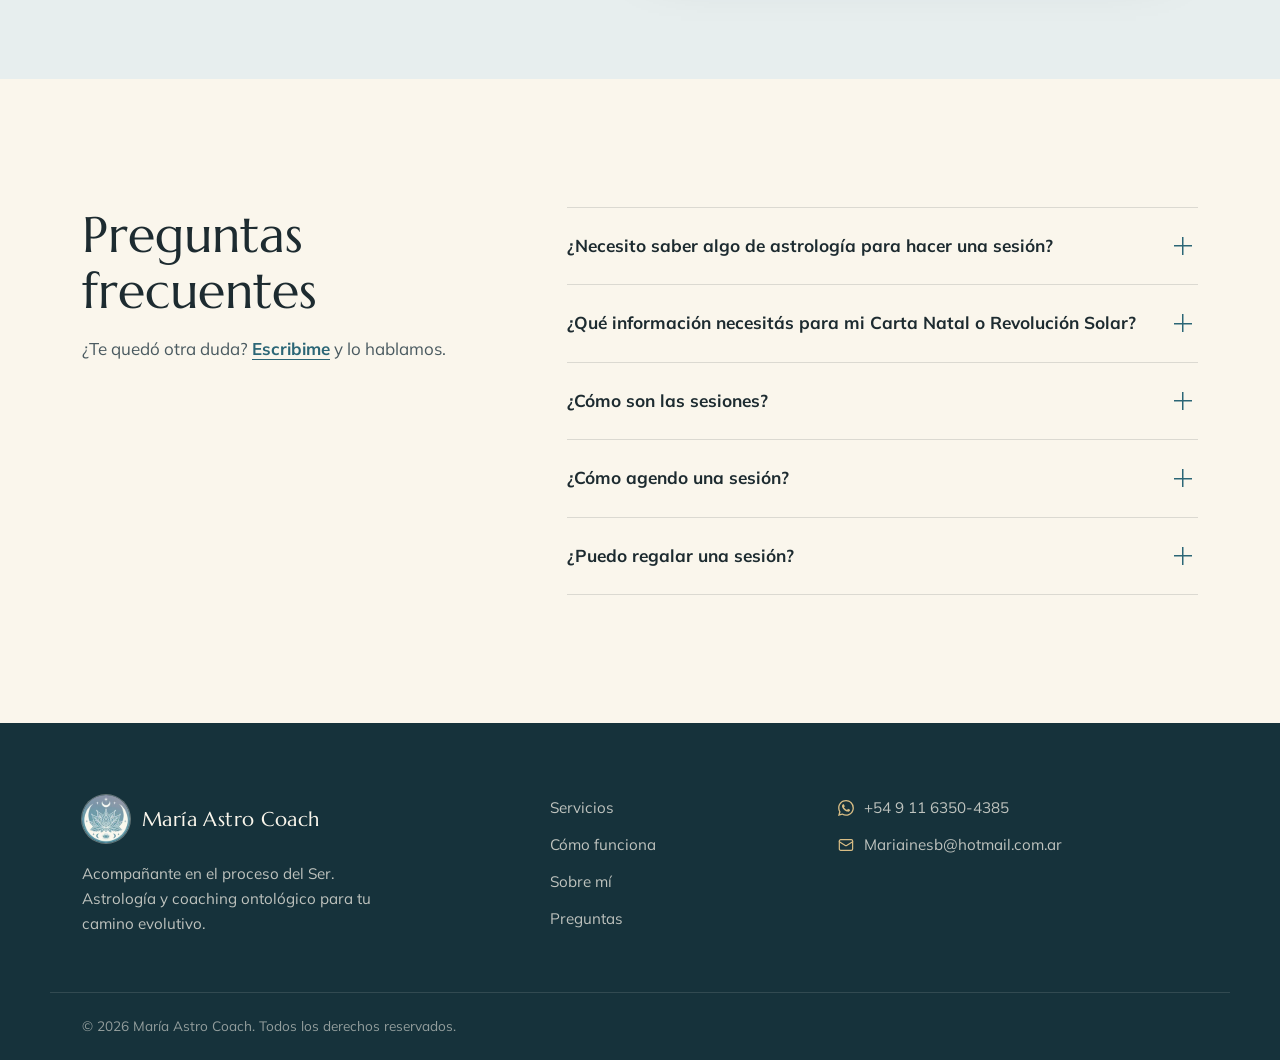
==== commit db9d0095: "Rediseño con la identidad del logo, hero animado y consulta por WhatsApp - Colores y tipografía saca" ====
--- a/index.html
+++ b/index.html
@@ -2,165 +2,257 @@
 <html lang="es">
 <head>
     <meta charset="UTF-8">
-    <meta name="viewport" content="width=device-width, initial-scale=1.0, viewport-fit=cover">
+    <meta name="viewport" content="width=device-width, initial-scale=1.0">
     <meta name="format-detection" content="telephone=no">
-    <meta name="apple-mobile-web-app-capable" content="yes">
-    <meta name="apple-mobile-web-app-status-bar-style" content="default">
-    <title>María Astro Coach – Astrología y Coaching Ontológico</title>
-    <meta name="description" content="Acompañamiento en el proceso del Ser a través de Carta Natal, Revolución Solar y Coaching Ontológico. Sesiones online con María Inés Belvedere.">
-    <meta name="theme-color" content="#6d4c9e">
-    <link rel="icon" href="data:image/svg+xml,%3Csvg xmlns='http://www.w3.org/2000/svg' viewBox='0 0 64 64'%3E%3Ctext y='52' font-size='52'%3E%E2%9C%A8%3C/text%3E%3C/svg%3E">
-
-    <link rel="stylesheet" href="https://cdnjs.cloudflare.com/ajax/libs/font-awesome/6.4.0/css/all.min.css">
+    <title>María Astro Coach · Astrología y Coaching Ontológico online</title>
+    <meta name="description" content="Carta Natal, Revolución Solar y Coaching Ontológico con María Inés Belvedere. Sesiones online por Zoom o WhatsApp, de 60 a 90 minutos.">
+    <link rel="canonical" href="https://mariaasastrocoach.vercel.app/">
+    <meta name="theme-color" content="#1d4351">
+
+    <meta property="og:type" content="website">
+    <meta property="og:locale" content="es_AR">
+    <meta property="og:site_name" content="María Astro Coach">
+    <meta property="og:title" content="María Astro Coach · Astrología y Coaching Ontológico">
+    <meta property="og:description" content="Carta Natal, Revolución Solar y Coaching Ontológico. Sesiones online con María Inés Belvedere.">
+    <meta property="og:url" content="https://mariaasastrocoach.vercel.app/">
+    <meta property="og:image" content="https://mariaasastrocoach.vercel.app/Imgs/og.jpg">
+    <meta property="og:image:width" content="1200">
+    <meta property="og:image:height" content="630">
+    <meta property="og:image:alt" content="Logo de María Astro Coach: una flor de loto dentro de una luna creciente">
+    <meta name="twitter:card" content="summary_large_image">
+
+    <link rel="icon" type="image/png" sizes="32x32" href="favicon-32.png">
+    <link rel="apple-touch-icon" href="apple-touch-icon.png">
+
     <link rel="preconnect" href="https://fonts.googleapis.com">
     <link rel="preconnect" href="https://fonts.gstatic.com" crossorigin>
-    <link href="https://fonts.googleapis.com/css2?family=Playfair+Display:wght@500;600;700&family=Raleway:wght@300;400;500;600&display=swap" rel="stylesheet">
+    <link href="https://fonts.googleapis.com/css2?family=Marcellus&family=Mulish:wght@400;500;600;700&display=swap" rel="stylesheet">
+    <link rel="preload" as="image" href="Imgs/emblema.webp" type="image/webp">
     <link rel="stylesheet" href="Styles/main.css">
+    <script>document.documentElement.classList.add('js');</script>
+
+    <script type="application/ld+json">
+    {
+        "@context": "https://schema.org",
+        "@type": "ProfessionalService",
+        "name": "María Astro Coach",
+        "description": "Astrología y coaching ontológico: Carta Natal, Revolución Solar y procesos de coaching. Sesiones online.",
+        "url": "https://mariaasastrocoach.vercel.app/",
+        "image": "https://mariaasastrocoach.vercel.app/Imgs/og.jpg",
+        "logo": "https://mariaasastrocoach.vercel.app/apple-touch-icon.png",
+        "telephone": "+5491163504385",
+        "email": "Mariainesb@hotmail.com.ar",
+        "areaServed": "Online",
+        "founder": {
+            "@type": "Person",
+            "name": "María Inés Belvedere",
+            "jobTitle": "Astróloga y coach ontológica"
+        },
+        "hasOfferCatalog": {
+            "@type": "OfferCatalog",
+            "name": "Sesiones",
+            "itemListElement": [
+                { "@type": "Offer", "itemOffered": { "@type": "Service", "name": "Carta Natal" } },
+                { "@type": "Offer", "itemOffered": { "@type": "Service", "name": "Revolución Solar" } },
+                { "@type": "Offer", "itemOffered": { "@type": "Service", "name": "Coaching Ontológico" } }
+            ]
+        }
+    }
+    </script>
 </head>
 <body>
+    <a class="saltar" href="#contenido">Saltar al contenido</a>
+
+    <!-- Íconos (se usan con <use href="#i-...">) -->
+    <svg width="0" height="0" style="position:absolute" aria-hidden="true" focusable="false">
+        <symbol id="i-whatsapp" viewBox="0 0 24 24"><path fill="currentColor" d="M17.472 14.382c-.297-.149-1.758-.867-2.03-.967-.273-.099-.471-.148-.67.15-.197.297-.767.966-.94 1.164-.173.199-.347.223-.644.075-.297-.15-1.255-.463-2.39-1.475-.883-.788-1.48-1.761-1.653-2.059-.173-.297-.018-.458.13-.606.134-.133.298-.347.446-.52.149-.174.198-.298.298-.497.099-.198.05-.371-.025-.52-.075-.149-.669-1.612-.916-2.207-.242-.579-.487-.5-.669-.51-.173-.008-.371-.01-.57-.01-.198 0-.52.074-.792.372-.272.297-1.04 1.016-1.04 2.479 0 1.462 1.065 2.875 1.213 3.074.149.198 2.096 3.2 5.077 4.487.709.306 1.262.489 1.694.625.712.227 1.36.195 1.871.118.571-.085 1.758-.719 2.006-1.413.248-.694.248-1.289.173-1.413-.074-.124-.272-.198-.57-.347m-5.421 7.403h-.004a9.87 9.87 0 01-5.031-1.378l-.361-.214-3.741.982.998-3.648-.235-.374a9.86 9.86 0 01-1.51-5.26c.001-5.45 4.436-9.884 9.888-9.884 2.64 0 5.122 1.03 6.988 2.898a9.825 9.825 0 012.893 6.994c-.003 5.45-4.437 9.884-9.885 9.884m8.413-18.297A11.815 11.815 0 0012.05 0C5.495 0 .16 5.335.157 11.892c0 2.096.547 4.142 1.588 5.945L.057 24l6.305-1.654a11.882 11.882 0 005.683 1.448h.005c6.554 0 11.89-5.335 11.893-11.893a11.821 11.821 0 00-3.48-8.413Z"/></symbol>
+        <symbol id="i-mail" viewBox="0 0 24 24" fill="none" stroke="currentColor" stroke-width="1.8" stroke-linecap="round" stroke-linejoin="round"><rect width="20" height="16" x="2" y="4" rx="2"/><path d="m22 7-8.97 5.7a1.94 1.94 0 0 1-2.06 0L2 7"/></symbol>
+        <symbol id="i-reloj" viewBox="0 0 24 24" fill="none" stroke="currentColor" stroke-width="1.8" stroke-linecap="round" stroke-linejoin="round"><circle cx="12" cy="12" r="10"/><polyline points="12 6 12 12 16 14"/></symbol>
+        <symbol id="i-video" viewBox="0 0 24 24" fill="none" stroke="currentColor" stroke-width="1.8" stroke-linecap="round" stroke-linejoin="round"><path d="m16 13 5.223 3.482a.5.5 0 0 0 .777-.416V7.87a.5.5 0 0 0-.752-.432L16 10.5"/><rect x="2" y="6" width="14" height="12" rx="2"/></symbol>
+        <symbol id="i-flecha" viewBox="0 0 24 24" fill="none" stroke="currentColor" stroke-width="1.8" stroke-linecap="round" stroke-linejoin="round"><path d="M5 12h14"/><path d="m12 5 7 7-7 7"/></symbol>
+        <symbol id="i-regalo" viewBox="0 0 24 24" fill="none" stroke="currentColor" stroke-width="1.8" stroke-linecap="round" stroke-linejoin="round"><rect x="3" y="8" width="18" height="4" rx="1"/><path d="M12 8v13"/><path d="M19 12v7a2 2 0 0 1-2 2H7a2 2 0 0 1-2-2v-7"/><path d="M7.5 8a2.5 2.5 0 0 1 0-5A4.8 8 0 0 1 12 8a4.8 8 0 0 1 4.5-5 2.5 2.5 0 0 1 0 5"/></symbol>
+        <symbol id="i-calendario" viewBox="0 0 24 24" fill="none" stroke="currentColor" stroke-width="1.8" stroke-linecap="round" stroke-linejoin="round"><path d="M3 10h18V6a2 2 0 0 0-2-2H5a2 2 0 0 0-2 2v14a2 2 0 0 0 2 2h7"/><path d="M8 2v4"/><path d="M16 2v4"/><path d="M21.29 14.7a2.43 2.43 0 0 0-2.65-.52c-.3.12-.57.3-.8.53l-.34.34-.35-.34a2.43 2.43 0 0 0-2.65-.53c-.3.12-.56.3-.79.53-.95.94-1 2.53.2 3.74L17.5 22l3.6-3.55c1.2-1.21 1.14-2.8.19-3.74Z"/></symbol>
+        <symbol id="i-persona" viewBox="0 0 24 24" fill="none" stroke="currentColor" stroke-width="1.8" stroke-linecap="round" stroke-linejoin="round"><circle cx="12" cy="8" r="4"/><path d="M4 21a8 8 0 0 1 16 0"/></symbol>
+        <symbol id="i-proceso" viewBox="0 0 24 24" fill="none" stroke="currentColor" stroke-width="1.8" stroke-linecap="round" stroke-linejoin="round"><path d="M21 12a9 9 0 1 1-3-6.7L21 8"/><path d="M21 3v5h-5"/></symbol>
+        <symbol id="i-destello" viewBox="0 0 24 24"><path fill="currentColor" d="M12 0c.6 6.6 5.4 11.4 12 12-6.6.6-11.4 5.4-12 12-.6-6.6-5.4-11.4-12-12C6.6 11.4 11.4 6.6 12 0Z"/></symbol>
+    </svg>
 
     <!-- Header -->
-    <header class="header" id="header">
-        <div class="container header-inner">
-            <a href="#inicio" class="logo-container" aria-label="Inicio - María Astro Coach">
-                <img src="Imgs/imagen astrologa.png" alt="" class="logo">
-                <span class="logo-text">María Astro Coach</span>
+    <header class="cabecera" id="cabecera">
+        <div class="contenedor cabecera-fila">
+            <a href="#inicio" class="marca" aria-label="María Astro Coach, ir al inicio">
+                <img src="Imgs/logo-128.webp" alt="" width="40" height="40" class="marca-sello">
+                <span class="marca-nombre">María Astro Coach</span>
             </a>
 
-            <button class="menu-toggle" id="menu-toggle" aria-label="Abrir menú" aria-expanded="false" aria-controls="main-nav">
-                <span></span>
-                <span></span>
-                <span></span>
+            <button class="menu-boton" id="menu-boton" type="button" aria-label="Abrir menú" aria-expanded="false" aria-controls="menu">
+                <span></span><span></span>
             </button>
 
-            <nav class="main-nav" id="main-nav" aria-label="Menú principal">
+            <nav class="menu" id="menu" aria-label="Menú principal">
                 <ul>
-                    <li><a href="#inicio" class="nav-link">Inicio</a></li>
-                    <li><a href="#servicios" class="nav-link">Servicios</a></li>
-                    <li><a href="#proceso" class="nav-link">Cómo funciona</a></li>
-                    <li><a href="#sobre-mi" class="nav-link">Sobre mí</a></li>
-                    <li><a href="#faq" class="nav-link">Preguntas</a></li>
-                    <li><a href="Views/contacto.html" class="nav-link nav-cta">Contacto</a></li>
+                    <li><a href="#servicios" class="menu-link">Servicios</a></li>
+                    <li><a href="#proceso" class="menu-link">Cómo funciona</a></li>
+                    <li><a href="#sobre-mi" class="menu-link">Sobre mí</a></li>
+                    <li><a href="#preguntas" class="menu-link">Preguntas</a></li>
+                    <li><a href="#consulta" class="menu-link menu-reservar">Reservar sesión</a></li>
                 </ul>
             </nav>
         </div>
     </header>
 
-    <main>
+    <main id="contenido">
 
         <!-- Hero -->
-        <section id="inicio" class="hero">
-            <div class="hero-stars" aria-hidden="true"></div>
-            <div class="container hero-inner">
-                <span class="eyebrow"><i class="fas fa-sparkles"></i> Astrología · Coaching Ontológico</span>
-                <h1>Bienvenidos a un viaje <span class="accent">de autodescubrimiento</span></h1>
-                <p class="hero-lead">
-                    Encontrá claridad y dirección a través de la astrología y el coaching ontológico.
-                </p>
-                <div class="hero-buttons">
-                    <a href="#servicios" class="btn btn-primary">Ver servicios</a>
-                    <a href="Views/contacto.html" class="btn btn-ghost">Contactar</a>
-                </div>
-                <ul class="hero-highlights">
-                    <li><i class="fas fa-video"></i> Todas las sesiones son 100% online</li>
-                    <li><i class="fas fa-clock"></i> Sesiones de 60 a 90 minutos</li>
-                    <li><i class="fas fa-heart"></i> +10 años de experiencia</li>
-                </ul>
+        <section id="inicio" class="hero" data-capas data-mouse="18">
+            <div class="cielo" aria-hidden="true">
+                <div class="cielo-capa" data-profundidad="0.12"><svg class="estrellas" data-estrellas="lejanas"></svg></div>
+                <div class="cielo-capa" data-profundidad="0.3"><svg class="estrellas" data-estrellas="cercanas"></svg></div>
+            </div>
+
+            <div class="contenedor hero-grilla">
+                <div class="hero-texto">
+                    <p class="hero-quien" data-entra>María Inés Belvedere · Astróloga y coach ontológica</p>
+                    <h1 data-texto-entra data-orden="1">Bienvenidos a un viaje de autodescubrimiento</h1>
+                    <p class="hero-bajada" data-entra data-orden="3">
+                        Encontrá claridad y dirección a través de la astrología y el coaching ontológico.
+                    </p>
+                    <div class="hero-acciones" data-entra data-orden="4">
+                        <a href="#consulta" class="btn btn-crema">Reservá tu sesión</a>
+                        <a href="#servicios" class="btn btn-linea">Ver servicios</a>
+                    </div>
+                    <ul class="hero-datos" data-entra data-orden="5">
+                        <li><svg class="ico" aria-hidden="true"><use href="#i-video"/></svg> Sesiones 100% online</li>
+                        <li><svg class="ico" aria-hidden="true"><use href="#i-reloj"/></svg> De 60 a 90 minutos</li>
+                        <li><svg class="ico" aria-hidden="true"><use href="#i-destello"/></svg> Más de 10 años de experiencia</li>
+                    </ul>
+                </div>
+
+                <div class="hero-emblema" aria-hidden="true">
+                    <div class="hero-emblema-capa" data-profundidad="-0.25">
+                        <div class="hero-emblema-entra" data-entra data-orden="2">
+                            <svg class="astrolabio" viewBox="0 0 600 600" data-astrolabio></svg>
+                            <img class="emblema" src="Imgs/emblema.webp" width="640" height="640" alt="" fetchpriority="high" decoding="async">
+                        </div>
+                    </div>
+                    <div class="hero-destellos" data-profundidad="0.6">
+                        <svg class="destello d1"><use href="#i-destello"/></svg>
+                        <svg class="destello d2"><use href="#i-destello"/></svg>
+                        <svg class="destello d3"><use href="#i-destello"/></svg>
+                    </div>
+                </div>
             </div>
         </section>
 
         <!-- Servicios -->
-        <section id="servicios" class="services section">
-            <div class="container">
-                <header class="section-header">
-                    <span class="section-eyebrow">Servicios</span>
-                    <h2 class="section-title">¿Qué te ofrezco?</h2>
-                    <p class="section-subtitle">Tres caminos complementarios para conocerte, comprenderte y avanzar con propósito.</p>
-                </header>
-
-                <div class="services-grid">
-
-                    <!-- Carta Natal -->
-                    <article class="service-card">
-                        <div class="service-icon"><i class="fas fa-moon"></i></div>
-                        <h3>Carta Natal</h3>
-                        <p class="service-tagline">Conocé tu mapa energético de origen.</p>
-                        <p class="service-desc">
-                            La Carta Natal es una sesión donde se hace lectura de las energías
-                            en tu momento de nacimiento, que nos empiezan a hablar de vos
-                            y de tus desafíos durante toda tu vida.
-                        </p>
-                        <ul class="service-meta">
-                            <li><i class="fas fa-clock"></i> 60 a 90 minutos</li>
-                            <li><i class="fas fa-laptop"></i> Online · Zoom o WhatsApp</li>
-                            <li><i class="fas fa-user"></i> Sesión individual</li>
-                        </ul>
-                        <a href="Views/contacto.html" class="service-link">Reservar sesión <i class="fas fa-arrow-right"></i></a>
+        <section id="servicios" class="seccion servicios">
+            <div class="contenedor">
+                <div class="encabezado encabezado--partido">
+                    <h2 data-entra>¿Qué te ofrezco?</h2>
+                    <p data-entra data-orden="1">Tres caminos complementarios para conocerte, comprenderte y avanzar con propósito.</p>
+                </div>
+
+                <div class="servicios-lista">
+                    <article class="servicio" data-entra>
+                        <svg class="servicio-glifo" viewBox="0 0 64 64" aria-hidden="true" fill="none" stroke="currentColor" stroke-width="1.4" stroke-linecap="round" stroke-linejoin="round">
+                            <circle cx="32" cy="32" r="28"/><circle cx="32" cy="32" r="21"/>
+                            <path d="M53 32h7M50.19 42.5l6.06 3.5M42.5 50.19l3.5 6.06M32 53v7M21.5 50.19 18 56.25M13.81 42.5 7.75 46M11 32H4M13.81 21.5 7.75 18M21.5 13.81 18 7.75M32 11V4M42.5 13.81 46 7.75M50.19 21.5l6.06-3.5"/>
+                            <path d="M32 53 13.81 21.5h36.38Z"/><circle cx="32" cy="32" r="1.6" fill="currentColor"/>
+                        </svg>
+                        <div class="servicio-titulo">
+                            <h3>Carta Natal</h3>
+                            <p class="servicio-frase">Conocé tu mapa energético de origen.</p>
+                        </div>
+                        <div class="servicio-cuerpo">
+                            <p>
+                                La Carta Natal es una sesión donde se hace lectura de las energías
+                                en tu momento de nacimiento, que nos empiezan a hablar de vos
+                                y de tus desafíos durante toda tu vida.
+                            </p>
+                            <ul class="servicio-datos">
+                                <li><svg class="ico" aria-hidden="true"><use href="#i-reloj"/></svg> 60 a 90 minutos</li>
+                                <li><svg class="ico" aria-hidden="true"><use href="#i-video"/></svg> Online · Zoom o WhatsApp</li>
+                                <li><svg class="ico" aria-hidden="true"><use href="#i-persona"/></svg> Sesión individual</li>
+                            </ul>
+                            <a href="#consulta" class="servicio-link" data-servicio="carta-natal">Reservar Carta Natal <svg class="ico" aria-hidden="true"><use href="#i-flecha"/></svg></a>
+                        </div>
                     </article>
 
-                    <!-- Revolución Solar -->
-                    <article class="service-card service-card--featured">
-                        <span class="card-badge">Más elegida</span>
-                        <div class="service-icon"><i class="fas fa-sun"></i></div>
-                        <h3>Revolución Solar</h3>
-                        <p class="service-tagline">Tu pronóstico anual, de cumple a cumple.</p>
-                        <p class="service-desc">
-                            En la Revolución Solar hablamos qué energías te van a acompañar
-                            desde este cumpleaños a tu próximo cumple, en relación a tu carta natal,
-                            para poder aprovecharlas en tu camino evolutivo personal.
-                        </p>
-                        <ul class="service-meta">
-                            <li><i class="fas fa-clock"></i> 60 a 90 minutos</li>
-                            <li><i class="fas fa-laptop"></i> Online · Zoom o WhatsApp</li>
-                            <li><i class="fas fa-calendar"></i> Ideal cerca de tu cumpleaños</li>
-                        </ul>
-                        <a href="Views/contacto.html" class="service-link">Reservar sesión <i class="fas fa-arrow-right"></i></a>
+                    <article class="servicio" data-entra>
+                        <svg class="servicio-glifo" viewBox="0 0 64 64" aria-hidden="true" fill="none" stroke="currentColor" stroke-width="1.4" stroke-linecap="round" stroke-linejoin="round">
+                            <circle cx="32" cy="32" r="27" stroke-dasharray="2 4.2"/>
+                            <circle cx="32" cy="32" r="9"/><circle cx="32" cy="32" r="1.6" fill="currentColor"/>
+                            <path d="M46 32h6M41.9 41.9l4.24 4.24M32 46v6M22.1 41.9l-4.24 4.24M18 32h-6M22.1 22.1l-4.24-4.24M32 18v-6M41.9 22.1l4.24-4.24"/>
+                            <circle cx="51.09" cy="12.91" r="2.6" fill="currentColor" stroke="none"/>
+                        </svg>
+                        <div class="servicio-titulo">
+                            <h3>Revolución Solar</h3>
+                            <p class="servicio-frase">Tu pronóstico anual, de cumple a cumple.</p>
+                        </div>
+                        <div class="servicio-cuerpo">
+                            <p>
+                                En la Revolución Solar hablamos qué energías te van a acompañar
+                                desde este cumpleaños a tu próximo cumple, en relación a tu carta natal,
+                                para poder aprovecharlas en tu camino evolutivo personal.
+                            </p>
+                            <ul class="servicio-datos">
+                                <li><svg class="ico" aria-hidden="true"><use href="#i-reloj"/></svg> 60 a 90 minutos</li>
+                                <li><svg class="ico" aria-hidden="true"><use href="#i-video"/></svg> Online · Zoom o WhatsApp</li>
+                                <li><svg class="ico" aria-hidden="true"><use href="#i-calendario"/></svg> Ideal cerca de tu cumpleaños</li>
+                            </ul>
+                            <a href="#consulta" class="servicio-link" data-servicio="revolucion-solar">Reservar Revolución Solar <svg class="ico" aria-hidden="true"><use href="#i-flecha"/></svg></a>
+                        </div>
                     </article>
 
-                    <!-- Coaching Ontológico -->
-                    <article class="service-card">
-                        <div class="service-icon"><i class="fas fa-heart"></i></div>
-                        <h3>Coaching Ontológico</h3>
-                        <p class="service-tagline">Cambiá tu observador, transformá tus acciones.</p>
-                        <p class="service-desc">
-                            El Coaching Ontológico son sesiones donde, mediante preguntas
-                            poderosas, podemos generar ese cambio de observador y realizar
-                            nuevas acciones para el logro de objetivos.
-                        </p>
-                        <ul class="service-meta">
-                            <li><i class="fas fa-clock"></i> 60 a 90 minutos</li>
-                            <li><i class="fas fa-laptop"></i> Online · Zoom o WhatsApp</li>
-                            <li><i class="fas fa-rotate"></i> Procesos individuales</li>
-                        </ul>
-                        <a href="Views/contacto.html" class="service-link">Reservar sesión <i class="fas fa-arrow-right"></i></a>
+                    <article class="servicio" data-entra>
+                        <svg class="servicio-glifo" viewBox="0 0 64 64" aria-hidden="true" fill="none" stroke="currentColor" stroke-width="1.4" stroke-linecap="round" stroke-linejoin="round">
+                            <path d="M8 32c8-12 40-12 48 0-8 12-40 12-48 0Z"/>
+                            <circle cx="32" cy="32" r="7.5"/><circle cx="32" cy="32" r="2.6" fill="currentColor"/>
+                            <path d="M32 18v-7M22.5 19.5l-3-5.2M41.5 19.5l3-5.2M14.5 23.5l-4.4-3.6M49.5 23.5l4.4-3.6M32 46v7M22.5 44.5l-3 5.2M41.5 44.5l3 5.2"/>
+                        </svg>
+                        <div class="servicio-titulo">
+                            <h3>Coaching Ontológico</h3>
+                            <p class="servicio-frase">Cambiá tu observador, transformá tus acciones.</p>
+                        </div>
+                        <div class="servicio-cuerpo">
+                            <p>
+                                El Coaching Ontológico son sesiones donde, mediante preguntas
+                                poderosas, podemos generar ese cambio de observador y realizar
+                                nuevas acciones para el logro de objetivos.
+                            </p>
+                            <ul class="servicio-datos">
+                                <li><svg class="ico" aria-hidden="true"><use href="#i-reloj"/></svg> 60 a 90 minutos</li>
+                                <li><svg class="ico" aria-hidden="true"><use href="#i-video"/></svg> Online · Zoom o WhatsApp</li>
+                                <li><svg class="ico" aria-hidden="true"><use href="#i-proceso"/></svg> Procesos individuales</li>
+                            </ul>
+                            <a href="#consulta" class="servicio-link" data-servicio="coaching">Reservar Coaching <svg class="ico" aria-hidden="true"><use href="#i-flecha"/></svg></a>
+                        </div>
                     </article>
-
                 </div>
             </div>
         </section>
 
         <!-- Cómo funciona -->
-        <section id="proceso" class="process section section--alt">
-            <div class="container">
-                <header class="section-header">
-                    <span class="section-eyebrow">Cómo funciona</span>
-                    <h2 class="section-title">Tu sesión, paso a paso</h2>
-                    <p class="section-subtitle">Un proceso simple, claro y a tu medida.</p>
-                </header>
-
-                <ol class="process-steps">
-                    <li class="process-step">
-                        <span class="step-number">1</span>
+        <section id="proceso" class="seccion proceso">
+            <div class="contenedor">
+                <div class="encabezado">
+                    <h2 data-entra>Tu sesión, paso a paso</h2>
+                    <p data-entra data-orden="1">Un proceso simple, claro y a tu medida.</p>
+                </div>
+
+                <ol class="constelacion" data-entra>
+                    <li class="paso">
+                        <svg class="paso-estrella" aria-hidden="true"><use href="#i-destello"/></svg>
                         <h3>Escribime</h3>
                         <p>Contame qué te moviliza por WhatsApp o email. Resolvemos juntas tus dudas y elegimos el servicio ideal.</p>
                     </li>
-                    <li class="process-step">
-                        <span class="step-number">2</span>
+                    <li class="paso">
+                        <svg class="paso-estrella" aria-hidden="true"><use href="#i-destello"/></svg>
                         <h3>Coordinamos</h3>
                         <p>Acordamos día, horario y forma de pago. Te envío los datos que necesito para preparar tu sesión.</p>
                     </li>
-                    <li class="process-step">
-                        <span class="step-number">3</span>
+                    <li class="paso">
+                        <svg class="paso-estrella" aria-hidden="true"><use href="#i-destello"/></svg>
                         <h3>Vivimos la sesión</h3>
                         <p>Nos encontramos online por Zoom o WhatsApp. Después recibís un resumen para acompañar tu proceso.</p>
                     </li>
@@ -168,117 +260,208 @@
             </div>
         </section>
 
-        <!-- Sobre Mí -->
-        <section id="sobre-mi" class="about section">
-            <div class="container about-grid">
-                <div class="about-image">
-                    <img src="Imgs/imagen astrologa.png" alt="Retrato de María Inés Belvedere">
-                    <div class="about-image-glow" aria-hidden="true"></div>
-                </div>
-                <div class="about-text">
-                    <span class="section-eyebrow">Sobre mí</span>
-                    <h2 class="section-title section-title--left">Hola, soy María Inés Belvedere</h2>
-                    <p class="lead">
+        <!-- Sobre mí -->
+        <section id="sobre-mi" class="seccion sobre-mi">
+            <div class="contenedor sobre-grilla">
+                <!-- Si María manda una foto suya, va acá en lugar del sello (retrato vertical, 4:5). -->
+                <figure class="sobre-sello" data-entra>
+                    <img src="Imgs/logo-128.webp" srcset="Imgs/logo-128.webp 128w, Imgs/logo-360.webp 360w, Imgs/logo-520.webp 520w" sizes="(max-width: 980px) 140px, 240px" alt="Sello de María Astro Coach: flor de loto dentro de una luna creciente" width="240" height="240" loading="lazy">
+                </figure>
+
+                <div class="sobre-texto">
+                    <h2 data-entra>Hola, soy María Inés Belvedere</h2>
+                    <p class="sobre-lead" data-entra data-orden="1">
                         Astróloga y coach ontológica. Me gusta definirme como
                         <strong>acompañante en el proceso del Ser</strong>.
                     </p>
-                    <p>
+                    <p data-entra data-orden="2">
                         Hace más de 10 años, a partir de cambios profundos en mi vida, comencé a estudiar
                         el lenguaje de la astrología, el simbolismo del tarot y el coaching ontológico.
                     </p>
-                    <p>Estas herramientas acompañan en el camino del:</p>
-                    <ul class="about-features">
-                        <li><i class="fas fa-star"></i> Autoconocimiento</li>
-                        <li><i class="fas fa-star"></i> Expansión de conciencia</li>
-                        <li><i class="fas fa-star"></i> Reflexión</li>
-                        <li><i class="fas fa-star"></i> Desarrollo personal</li>
+                    <p data-entra data-orden="3">Estas herramientas acompañan en el camino del:</p>
+                    <ul class="sobre-caminos" data-entra data-orden="3">
+                        <li>Autoconocimiento</li>
+                        <li>Expansión de conciencia</li>
+                        <li>Reflexión</li>
+                        <li>Desarrollo personal</li>
                     </ul>
-                    <p>Re-diseñando la ruta en el viaje del alma, el viaje del héroe que somos.</p>
-                    <a href="Views/contacto.html" class="btn btn-primary">Agendar una consulta</a>
-                </div>
-            </div>
-        </section>
-
-        <!-- FAQ -->
-        <section id="faq" class="faq section section--alt">
-            <div class="container faq-container">
-                <header class="section-header">
-                    <span class="section-eyebrow">Preguntas frecuentes</span>
-                    <h2 class="section-title">Resolvé tus dudas</h2>
-                </header>
-
-                <div class="faq-list">
-                    <details class="faq-item">
+                    <a href="#consulta" class="btn btn-tinta" data-entra data-orden="4">Agendar una consulta</a>
+                </div>
+            </div>
+
+            <blockquote class="contenedor frase" data-entra>
+                <svg class="frase-destello" aria-hidden="true"><use href="#i-destello"/></svg>
+                <p>Re-diseñando la ruta en el viaje del alma, el viaje del héroe que somos.</p>
+            </blockquote>
+        </section>
+
+        <!-- Consulta -->
+        <section id="consulta" class="seccion consulta">
+            <div class="contenedor consulta-grilla">
+                <div class="consulta-intro">
+                    <h2 data-entra>¿Lista para comenzar tu viaje?</h2>
+                    <p data-entra data-orden="1">
+                        Escribime para más información sobre mis servicios o para agendar
+                        una consulta personalizada. Respondo a la brevedad.
+                    </p>
+                    <p class="consulta-ayuda" data-entra data-orden="2">
+                        Elegí la sesión y, si es de astrología, sumá tus datos de nacimiento:
+                        así ya los tengo para preparar tu encuentro.
+                    </p>
+
+                    <ul class="consulta-canales" data-entra data-orden="3">
+                        <li>
+                            <a href="https://wa.me/5491163504385" target="_blank" rel="noopener">
+                                <svg class="ico" aria-hidden="true"><use href="#i-whatsapp"/></svg>
+                                <span><strong>WhatsApp</strong> +54 9 11 6350-4385</span>
+                            </a>
+                        </li>
+                        <li>
+                            <a href="mailto:Mariainesb@hotmail.com.ar">
+                                <svg class="ico" aria-hidden="true"><use href="#i-mail"/></svg>
+                                <span><strong>Email</strong> Mariainesb@hotmail.com.ar</span>
+                            </a>
+                        </li>
+                        <li class="consulta-regalo">
+                            <svg class="ico" aria-hidden="true"><use href="#i-regalo"/></svg>
+                            <span>Las sesiones también se pueden regalar.</span>
+                        </li>
+                    </ul>
+                </div>
+
+                <!-- Arranca oculto: lo muestra main.js recién cuando el envío por WhatsApp está listo. -->
+                <form class="formulario" id="formulario" data-entra data-orden="1" novalidate hidden>
+                    <fieldset class="campo">
+                        <legend>¿Qué sesión te interesa?</legend>
+                        <div class="opciones">
+                            <label class="opcion"><input type="radio" name="servicio" value="carta-natal"><span>Carta Natal</span></label>
+                            <label class="opcion"><input type="radio" name="servicio" value="revolucion-solar"><span>Revolución Solar</span></label>
+                            <label class="opcion"><input type="radio" name="servicio" value="coaching"><span>Coaching Ontológico</span></label>
+                            <label class="opcion"><input type="radio" name="servicio" value="no-se"><span>Todavía no lo sé</span></label>
+                        </div>
+                    </fieldset>
+
+                    <div class="campo">
+                        <label for="f-nombre">Tu nombre</label>
+                        <input id="f-nombre" name="nombre" type="text" autocomplete="given-name" placeholder="Cómo te llamás">
+                    </div>
+
+                    <label class="tilde">
+                        <input type="checkbox" name="regalo" id="f-regalo">
+                        <span>Es para regalar</span>
+                    </label>
+
+                    <fieldset class="campo nacimiento" id="nacimiento" hidden>
+                        <legend id="nacimiento-titulo">Tus datos de nacimiento</legend>
+                        <div class="nacimiento-fila">
+                            <div class="campo">
+                                <label for="f-fecha">Fecha</label>
+                                <input id="f-fecha" name="fecha" type="date" min="1900-01-01">
+                            </div>
+                            <div class="campo">
+                                <label for="f-hora">Hora</label>
+                                <input id="f-hora" name="hora" type="time">
+                            </div>
+                        </div>
+                        <label class="tilde tilde--chica">
+                            <input type="checkbox" name="sin-hora" id="f-sin-hora">
+                            <span>No sé la hora exacta</span>
+                        </label>
+                        <div class="campo">
+                            <label for="f-lugar">Lugar</label>
+                            <input id="f-lugar" name="lugar" type="text" autocomplete="off" placeholder="Ciudad, provincia y país">
+                        </div>
+                    </fieldset>
+
+                    <div class="campo">
+                        <label for="f-mensaje">¿Algo que quieras contarme? <span class="opcional">(opcional)</span></label>
+                        <textarea id="f-mensaje" name="mensaje" rows="3" placeholder="Qué te moviliza, qué te gustaría trabajar…"></textarea>
+                    </div>
+
+                    <div class="vista-previa">
+                        <p class="vista-previa-titulo">Así le llega tu mensaje a María</p>
+                        <p class="vista-previa-texto" id="vista-previa" aria-live="polite"></p>
+                    </div>
+
+                    <div class="formulario-acciones">
+                        <button type="submit" class="btn btn-whatsapp">
+                            <svg class="ico" aria-hidden="true"><use href="#i-whatsapp"/></svg>
+                            Enviar por WhatsApp
+                        </button>
+                        <a class="formulario-mail" id="enviar-mail" href="mailto:Mariainesb@hotmail.com.ar">o enviarlo por email</a>
+                    </div>
+                </form>
+            </div>
+        </section>
+
+        <!-- Preguntas -->
+        <section id="preguntas" class="seccion preguntas">
+            <div class="contenedor preguntas-grilla">
+                <div class="preguntas-intro">
+                    <h2 data-entra>Preguntas frecuentes</h2>
+                    <p data-entra data-orden="1">¿Te quedó otra duda? <a href="#consulta">Escribime</a> y lo hablamos.</p>
+                </div>
+
+                <div class="preguntas-lista">
+                    <details class="pregunta" data-entra>
                         <summary>¿Necesito saber algo de astrología para hacer una sesión?</summary>
-                        <p>No. Las sesiones están pensadas para que cualquier persona pueda comprenderlas, sin conocimientos previos. Yo te guío en cada paso.</p>
+                        <div class="pregunta-respuesta"><p>No. Las sesiones están pensadas para que cualquier persona pueda comprenderlas, sin conocimientos previos. Yo te guío en cada paso.</p></div>
                     </details>
-                    <details class="faq-item">
+                    <details class="pregunta" data-entra>
                         <summary>¿Qué información necesitás para mi Carta Natal o Revolución Solar?</summary>
-                        <p>Tu fecha de nacimiento, hora exacta y lugar. Si no tenés la hora, te oriento sobre cómo conseguirla.</p>
+                        <div class="pregunta-respuesta"><p>Tu fecha de nacimiento, hora exacta y lugar. Si no tenés la hora, te oriento sobre cómo conseguirla.</p></div>
                     </details>
-                    <details class="faq-item">
+                    <details class="pregunta" data-entra>
                         <summary>¿Cómo son las sesiones?</summary>
-                        <p>Son 100% online, por Zoom o videollamada de WhatsApp. Duran entre 60 y 90 minutos, en un espacio íntimo y respetuoso.</p>
+                        <div class="pregunta-respuesta"><p>Son 100% online, por Zoom o videollamada de WhatsApp. Duran entre 60 y 90 minutos, en un espacio íntimo y respetuoso.</p></div>
                     </details>
-                    <details class="faq-item">
+                    <details class="pregunta" data-entra>
                         <summary>¿Cómo agendo una sesión?</summary>
-                        <p>Escribime por WhatsApp o email. Te respondo a la brevedad para coordinar día, horario y forma de pago.</p>
+                        <div class="pregunta-respuesta"><p>Escribime por WhatsApp o email. Te respondo a la brevedad para coordinar día, horario y forma de pago.</p></div>
                     </details>
-                    <details class="faq-item">
+                    <details class="pregunta" data-entra>
                         <summary>¿Puedo regalar una sesión?</summary>
-                        <p>¡Sí! Las sesiones pueden regalarse. Contactame y armamos juntas el regalo perfecto.</p>
+                        <div class="pregunta-respuesta"><p>¡Sí! Las sesiones pueden regalarse. Contactame y armamos juntas el regalo perfecto.</p></div>
                     </details>
                 </div>
             </div>
         </section>
 
-        <!-- CTA final -->
-        <section class="cta-banner">
-            <div class="container cta-inner">
-                <h2>¿Lista para comenzar tu viaje?</h2>
-                <p>Te acompaño a transitar tu propio camino con consciencia y herramientas concretas.</p>
-                <a href="Views/contacto.html" class="btn btn-light">Quiero agendar una sesión</a>
-            </div>
-        </section>
-
     </main>
 
-    <!-- Footer -->
-    <footer class="footer">
-        <div class="container footer-inner">
-            <div class="footer-col footer-brand">
-                <a href="#inicio" class="footer-brand-link">
-                    <img src="Imgs/imagen astrologa.png" alt="" class="footer-logo">
-                    <span class="footer-brand-name">María Astro Coach</span>
+    <!-- Pie -->
+    <footer class="pie">
+        <div class="contenedor pie-grilla">
+            <div class="pie-marca">
+                <a href="#inicio" class="marca marca--pie">
+                    <img src="Imgs/logo-128.webp" alt="" width="48" height="48" class="marca-sello" loading="lazy">
+                    <span class="marca-nombre">María Astro Coach</span>
                 </a>
-                <p class="footer-tagline">Acompañante en el proceso del Ser. Astrología y coaching ontológico para tu camino evolutivo.</p>
-            </div>
-
-            <div class="footer-col">
-                <h4 class="footer-title">Navegación</h4>
-                <nav class="footer-nav" aria-label="Pie de página">
-                    <a href="#inicio">Inicio</a>
-                    <a href="#servicios">Servicios</a>
-                    <a href="#sobre-mi">Sobre mí</a>
-                    <a href="#faq">Preguntas</a>
-                </nav>
-            </div>
-
-            <div class="footer-col">
-                <h4 class="footer-title">Contacto</h4>
-                <div class="footer-contact">
-                    <a href="https://wa.me/5491563504385" target="_blank" rel="noopener"><i class="fab fa-whatsapp"></i> +54 9 11 6350-4385</a>
-                    <a href="mailto:Mariainesb@hotmail.com.ar"><i class="fas fa-envelope"></i> Mariainesb@hotmail.com.ar</a>
-                </div>
+                <p>Acompañante en el proceso del Ser. Astrología y coaching ontológico para tu camino evolutivo.</p>
+            </div>
+
+            <nav class="pie-nav" aria-label="Pie de página">
+                <a href="#servicios">Servicios</a>
+                <a href="#proceso">Cómo funciona</a>
+                <a href="#sobre-mi">Sobre mí</a>
+                <a href="#preguntas">Preguntas</a>
+            </nav>
+
+            <div class="pie-contacto">
+                <a href="https://wa.me/5491163504385" target="_blank" rel="noopener"><svg class="ico" aria-hidden="true"><use href="#i-whatsapp"/></svg> +54 9 11 6350-4385</a>
+                <a href="mailto:Mariainesb@hotmail.com.ar"><svg class="ico" aria-hidden="true"><use href="#i-mail"/></svg> Mariainesb@hotmail.com.ar</a>
             </div>
         </div>
-        <div class="footer-bottom">
-            <div class="container">
-                <p>&copy; 2025 María Astro Coach. Todos los derechos reservados.</p>
-            </div>
+        <div class="contenedor pie-final">
+            <p>&copy; <span data-anio>2026</span> María Astro Coach. Todos los derechos reservados.</p>
         </div>
     </footer>
 
-    <script src="js/main.js"></script>
+    <a class="wa-flotante" id="wa-flotante" href="https://wa.me/5491163504385" target="_blank" rel="noopener" aria-label="Escribir a María por WhatsApp">
+        <svg aria-hidden="true"><use href="#i-whatsapp"/></svg>
+    </a>
+
+    <script src="js/hero-animado.js" defer></script>
+    <script src="js/main.js" defer></script>
 </body>
 </html>
--- a/Styles/main.css
+++ b/Styles/main.css
@@ -1,1284 +1,1569 @@
 /* =========================================================
-   María Astro Coach – Estilos
+   María Astro Coach
+   Colores sacados del logo: cielo lavanda que baja a turquesa,
+   dibujo en crema. Marcellus (como las letras del logo) + Mulish.
    ========================================================= */
 
 :root {
-    --primary: #6d4c9e;
-    --primary-dark: #543979;
-    --primary-light: #9c7fd9;
-    --accent: #ff9e7d;
-    --accent-soft: #ffd9c9;
-    --bg: #ffffff;
-    --bg-soft: #f8f5ff;
-    --bg-alt: #fbf7ff;
-    --text: #2e2640;
-    --text-soft: #5e5773;
-    --muted: #8a849a;
-    --border: #ece6f7;
-    --shadow-sm: 0 4px 12px rgba(80, 60, 130, 0.06);
-    --shadow-md: 0 10px 30px rgba(80, 60, 130, 0.10);
-    --shadow-lg: 0 20px 50px rgba(80, 60, 130, 0.15);
-    --radius-sm: 10px;
-    --radius-md: 16px;
-    --radius-lg: 24px;
-    --transition: 0.3s ease;
-    --header-h: 76px;
-}
-
-/* ---------- Reset / base ---------- */
+    --noche: #16323b;
+    --noche-2: #1d4351;
+    --turquesa: #4c8e9d;
+    --turquesa-osc: #2b6676;
+    --lavanda: #8f95a8;
+    --crema: #faf6ec;
+    --papel: #fffdf8;
+    --bruma: #e7eeee;
+    --tinta: #1d2b30;
+    --tinta-suave: #4a5a60;
+    --linea: rgba(29, 43, 48, 0.14);
+    --oro: #d8bd85;
+
+    --serif: 'Marcellus', 'Times New Roman', Georgia, serif;
+    --sans: 'Mulish', system-ui, -apple-system, 'Segoe UI', sans-serif;
+
+    --cab-alto: 72px;
+    --curva: cubic-bezier(0.22, 1, 0.36, 1);
+    --seccion: clamp(72px, 10vw, 128px);
+
+    /* hero-animado */
+    --ha-curva: cubic-bezier(0.22, 1, 0.36, 1);
+    --ha-duracion: 1s;
+    --ha-paso: 70ms;
+}
+
+/* ---------- Base ---------- */
 *,
 *::before,
 *::after {
+    box-sizing: border-box;
     margin: 0;
     padding: 0;
-    box-sizing: border-box;
 }
 
 html {
     scroll-behavior: smooth;
-    scroll-padding-top: var(--header-h);
+    scroll-padding-top: calc(var(--cab-alto) + 8px);
+    -webkit-text-size-adjust: 100%;
+}
+
+html.menu-abierto {
+    overflow: hidden;
 }
 
 body {
-    font-family: 'Raleway', system-ui, -apple-system, Segoe UI, sans-serif;
-    color: var(--text);
-    background: var(--bg);
+    font-family: var(--sans);
+    font-size: 1.0625rem;
     line-height: 1.65;
-    overflow-x: hidden;
-    padding-top: var(--header-h);
-    -webkit-text-size-adjust: 100%;
-    -webkit-tap-highlight-color: rgba(109, 76, 158, 0.15);
+    color: var(--tinta);
+    background: var(--crema);
+    overflow-x: clip;
+    -webkit-font-smoothing: antialiased;
+    -webkit-tap-highlight-color: rgba(43, 102, 118, 0.15);
+}
+
+img,
+svg {
+    display: block;
+    max-width: 100%;
 }
 
 img {
-    max-width: 100%;
     height: auto;
-    display: block;
+}
+
+a {
+    color: inherit;
+    text-decoration: none;
+}
+
+ul,
+ol {
+    list-style: none;
+}
+
+h1,
+h2,
+h3 {
+    font-family: var(--serif);
+    font-weight: 400;
+    line-height: 1.12;
+    text-wrap: balance;
 }
 
 p {
     text-wrap: pretty;
 }
 
-a {
-    color: var(--primary);
-    text-decoration: none;
-    transition: color var(--transition);
-}
-
-a:hover {
-    color: var(--primary-light);
-}
-
-h1, h2, h3, h4 {
-    font-family: 'Playfair Display', Georgia, serif;
-    color: var(--text);
-    line-height: 1.2;
-    font-weight: 600;
-    text-wrap: balance;
-}
-
-ul {
-    list-style: none;
+button,
+input,
+textarea {
+    font: inherit;
+    color: inherit;
 }
 
 button {
-    font-family: inherit;
     cursor: pointer;
 }
 
 :focus-visible {
-    outline: 3px solid var(--primary-light);
+    outline: 2px solid var(--turquesa);
     outline-offset: 3px;
-    border-radius: 4px;
-}
-
-/* ---------- Layout helpers ---------- */
-.container {
+    border-radius: 6px;
+}
+
+.ico {
+    width: 1.05em;
+    height: 1.05em;
+    flex-shrink: 0;
+}
+
+.contenedor {
     width: 100%;
-    max-width: 1200px;
-    margin: 0 auto;
-    padding: 0 24px;
-}
-
-.section {
-    padding: 100px 0;
-}
-
-.section--alt {
-    background: var(--bg-soft);
-}
-
-.section-header {
-    text-align: center;
-    max-width: 720px;
-    margin: 0 auto 60px;
-}
-
-.section-eyebrow {
-    display: inline-block;
-    text-transform: uppercase;
-    letter-spacing: 2px;
-    font-size: 0.78rem;
-    font-weight: 600;
-    color: var(--primary);
-    background: rgba(109, 76, 158, 0.08);
-    padding: 6px 14px;
-    border-radius: 999px;
-    margin-bottom: 16px;
-}
-
-.section-title {
-    font-size: clamp(1.9rem, 3.5vw, 2.6rem);
-    color: var(--text);
-    margin-bottom: 14px;
-}
-
-.section-title--left {
-    text-align: left;
-}
-
-.section-subtitle {
-    color: var(--text-soft);
-    font-size: 1.05rem;
-    max-width: 620px;
-    margin: 0 auto;
-}
-
-/* ---------- Buttons ---------- */
+    max-width: 1180px;
+    margin-inline: auto;
+    padding-inline: 32px;
+}
+
+.seccion {
+    padding-block: var(--seccion);
+}
+
+.saltar {
+    position: absolute;
+    left: 12px;
+    top: -80px;
+    z-index: 100;
+    background: var(--noche);
+    color: var(--crema);
+    padding: 10px 16px;
+    border-radius: 10px;
+}
+
+.saltar:focus {
+    top: 12px;
+}
+
+/* ---------- Botones ---------- */
 .btn {
     display: inline-flex;
     align-items: center;
     justify-content: center;
-    gap: 8px;
-    padding: 14px 30px;
+    gap: 10px;
+    min-height: 50px;
+    padding: 0 28px;
     border-radius: 999px;
-    font-weight: 600;
-    font-size: 0.95rem;
-    letter-spacing: 0.3px;
-    transition: transform var(--transition), box-shadow var(--transition), background var(--transition), color var(--transition);
-    border: 2px solid transparent;
-    cursor: pointer;
+    border: 1px solid transparent;
+    font-weight: 700;
+    font-size: 0.98rem;
+    letter-spacing: 0.01em;
     white-space: nowrap;
-}
-
-.btn-primary {
-    background: var(--primary);
-    color: #fff;
-    box-shadow: 0 8px 20px rgba(109, 76, 158, 0.25);
-}
-
-.btn-primary:hover {
-    background: var(--primary-dark);
-    color: #fff;
-    transform: translateY(-2px);
-    box-shadow: 0 12px 26px rgba(109, 76, 158, 0.35);
-}
-
-.btn-ghost {
-    background: transparent;
-    color: #fff;
-    border-color: rgba(255, 255, 255, 0.7);
-}
-
-.btn-ghost:hover {
-    background: rgba(255, 255, 255, 0.12);
-    color: #fff;
-    transform: translateY(-2px);
-}
-
-.btn-light {
+    transition: background-color 0.3s, color 0.3s, border-color 0.3s, transform 0.3s var(--curva);
+}
+
+.btn:active {
+    transform: scale(0.98);
+}
+
+.btn-crema {
+    background: var(--crema);
+    color: var(--noche);
+}
+
+.btn-crema:hover {
     background: #fff;
-    color: var(--primary);
-    box-shadow: 0 8px 20px rgba(0, 0, 0, 0.12);
-}
-
-.btn-light:hover {
-    transform: translateY(-2px);
-    box-shadow: 0 12px 26px rgba(0, 0, 0, 0.18);
-    color: var(--primary-dark);
-}
-
-/* ---------- Header ---------- */
-.header {
+}
+
+.btn-linea {
+    border-color: rgba(250, 246, 236, 0.55);
+    color: var(--crema);
+}
+
+.btn-linea:hover {
+    border-color: var(--crema);
+    background: rgba(250, 246, 236, 0.1);
+}
+
+.btn-tinta {
+    background: var(--noche-2);
+    color: var(--crema);
+}
+
+.btn-tinta:hover {
+    background: var(--noche);
+}
+
+/* ---------- Cabecera ---------- */
+.cabecera {
     position: fixed;
-    inset: 0 0 auto 0;
-    height: var(--header-h);
-    background: rgba(255, 255, 255, 0.92);
-    backdrop-filter: saturate(180%) blur(10px);
-    -webkit-backdrop-filter: saturate(180%) blur(10px);
-    border-bottom: 1px solid transparent;
-    z-index: 1000;
-    transition: box-shadow var(--transition), border-color var(--transition);
-}
-
-.header.scrolled {
-    box-shadow: 0 4px 20px rgba(80, 60, 130, 0.08);
-    border-bottom-color: var(--border);
-}
-
-.header-inner {
+    inset: 0 0 auto;
+    height: var(--cab-alto);
+    z-index: 50;
+    color: var(--crema);
+    transition: background-color 0.35s, color 0.35s, box-shadow 0.35s;
+}
+
+.cabecera.solida {
+    background: rgba(250, 246, 236, 0.94);
+    -webkit-backdrop-filter: saturate(140%) blur(10px);
+    backdrop-filter: saturate(140%) blur(10px);
+    color: var(--tinta);
+    box-shadow: 0 1px 0 var(--linea);
+}
+
+.cabecera-fila {
     height: 100%;
     display: flex;
     align-items: center;
     justify-content: space-between;
-    gap: 20px;
-}
-
-.logo-container {
+    gap: 24px;
+}
+
+.marca {
+    display: inline-flex;
+    align-items: center;
+    gap: 12px;
+}
+
+.marca-sello {
+    width: 40px;
+    height: 40px;
+    border-radius: 50%;
+    box-shadow: 0 0 0 1px rgba(250, 246, 236, 0.35);
+}
+
+.marca-nombre {
+    font-family: var(--serif);
+    font-size: 1.22rem;
+    letter-spacing: 0.02em;
+    white-space: nowrap;
+}
+
+.menu ul {
     display: flex;
     align-items: center;
-    gap: 12px;
-    color: var(--primary);
-    font-weight: 600;
-}
-
-.logo {
-    height: 44px;
-    width: 44px;
-    object-fit: cover;
-    border-radius: 50%;
-    border: 2px solid var(--bg-soft);
-}
-
-.logo-text {
-    font-family: 'Playfair Display', Georgia, serif;
-    font-size: 1.15rem;
-    color: var(--primary);
-    white-space: nowrap;
-}
-
-.main-nav ul {
-    display: flex;
-    align-items: center;
-    gap: 8px;
-}
-
-.nav-link {
-    color: var(--text-soft);
-    font-weight: 500;
-    font-size: 0.95rem;
+    gap: 2px;
+}
+
+.menu-link {
+    display: inline-block;
     padding: 8px 14px;
     border-radius: 999px;
-    transition: color var(--transition), background var(--transition);
-}
-
-.nav-link:hover,
-.nav-link.active {
-    color: var(--primary);
-    background: rgba(109, 76, 158, 0.08);
-}
-
-.nav-cta {
-    background: var(--primary);
-    color: #fff;
-    margin-left: 6px;
-}
-
-.nav-cta:hover {
-    background: var(--primary-dark);
-    color: #fff;
-}
-
-/* Menu toggle (mobile) */
-.menu-toggle {
+    font-size: 0.93rem;
+    font-weight: 600;
+    opacity: 0.86;
+    transition: opacity 0.25s, background-color 0.25s, color 0.25s, border-color 0.25s;
+}
+
+.menu-link:hover,
+.menu-link.activo {
+    opacity: 1;
+    background: rgba(250, 246, 236, 0.12);
+}
+
+.cabecera.solida .menu-link:hover,
+.cabecera.solida .menu-link.activo {
+    background: rgba(29, 67, 81, 0.08);
+}
+
+.menu-reservar {
+    margin-left: 10px;
+    border: 1px solid currentColor;
+    opacity: 1;
+}
+
+.menu-reservar:hover {
+    background: var(--crema);
+    color: var(--noche);
+    border-color: var(--crema);
+}
+
+.cabecera.solida .menu-reservar {
+    background: var(--noche-2);
+    border-color: var(--noche-2);
+    color: var(--crema);
+}
+
+.cabecera.solida .menu-reservar:hover,
+.cabecera.solida .menu-link.menu-reservar.activo {
+    background: var(--noche);
+    color: var(--crema);
+}
+
+.menu-link.menu-reservar.activo {
+    background: var(--crema);
+    color: var(--noche);
+}
+
+.menu-boton {
     display: none;
+    position: relative;
     width: 44px;
     height: 44px;
-    background: transparent;
-    border: none;
-    position: relative;
-}
-
-.menu-toggle span {
+    margin-right: -8px;
+    border: 0;
+    background: none;
+}
+
+.menu-boton span {
     position: absolute;
-    left: 10px;
-    right: 10px;
-    height: 2.5px;
-    background: var(--primary);
+    left: 11px;
+    right: 11px;
+    height: 1.5px;
+    background: currentColor;
     border-radius: 2px;
-    transition: transform var(--transition), opacity var(--transition), top var(--transition);
-}
-
-.menu-toggle span:nth-child(1) { top: 14px; }
-.menu-toggle span:nth-child(2) { top: 21px; }
-.menu-toggle span:nth-child(3) { top: 28px; }
-
-.menu-toggle[aria-expanded="true"] span:nth-child(1) {
-    top: 21px;
-    transform: rotate(45deg);
-}
-
-.menu-toggle[aria-expanded="true"] span:nth-child(2) {
-    opacity: 0;
-}
-
-.menu-toggle[aria-expanded="true"] span:nth-child(3) {
-    top: 21px;
-    transform: rotate(-45deg);
-}
+    transition: transform 0.35s var(--curva);
+}
+
+.menu-boton span:nth-child(1) { transform: translateY(-4px); }
+.menu-boton span:nth-child(2) { transform: translateY(4px); }
+.menu-boton[aria-expanded='true'] span:nth-child(1) { transform: rotate(45deg); }
+.menu-boton[aria-expanded='true'] span:nth-child(2) { transform: rotate(-45deg); }
 
 /* ---------- Hero ---------- */
 .hero {
     position: relative;
-    padding: 90px 0 100px;
+    isolation: isolate;
+    overflow: clip;
+    min-height: 100svh;
+    display: flex;
+    align-items: center;
+    padding: calc(var(--cab-alto) + 40px) 0 80px;
+    color: var(--crema);
     background:
-        radial-gradient(circle at 20% 20%, rgba(255, 158, 125, 0.18), transparent 55%),
-        radial-gradient(circle at 80% 30%, rgba(156, 127, 217, 0.25), transparent 55%),
-        linear-gradient(135deg, var(--primary) 0%, var(--primary-light) 100%);
-    color: #fff;
-    overflow: hidden;
-    text-align: center;
-}
-
-.hero-stars {
+        radial-gradient(ellipse 60% 55% at 74% 46%, rgba(170, 176, 200, 0.32), transparent 70%),
+        linear-gradient(172deg, #555c78 0%, #3c6a7e 50%, #1b4856 100%);
+}
+
+.cielo,
+.cielo-capa {
     position: absolute;
     inset: 0;
-    background-image:
-        radial-gradient(2px 2px at 10% 20%, rgba(255, 255, 255, 0.8), transparent),
-        radial-gradient(1.5px 1.5px at 30% 70%, rgba(255, 255, 255, 0.6), transparent),
-        radial-gradient(1px 1px at 60% 30%, rgba(255, 255, 255, 0.7), transparent),
-        radial-gradient(2px 2px at 80% 60%, rgba(255, 255, 255, 0.7), transparent),
-        radial-gradient(1px 1px at 90% 15%, rgba(255, 255, 255, 0.6), transparent),
-        radial-gradient(1.5px 1.5px at 50% 85%, rgba(255, 255, 255, 0.6), transparent),
-        radial-gradient(1px 1px at 15% 50%, rgba(255, 255, 255, 0.5), transparent);
-    opacity: 0.7;
     pointer-events: none;
-    animation: twinkle 6s ease-in-out infinite alternate;
-}
-
-@keyframes twinkle {
-    from { opacity: 0.45; }
-    to   { opacity: 0.85; }
-}
-
-.hero-inner {
-    position: relative;
-    z-index: 1;
-    max-width: 860px;
-}
-
-.eyebrow {
+    z-index: -1;
+}
+
+.cielo-capa {
+    inset: -12% 0;
+}
+
+.estrellas {
+    width: 100%;
+    height: 100%;
+    color: var(--crema);
+}
+
+.estrellas .t {
+    animation: titilar var(--d, 5s) ease-in-out var(--r, 0s) infinite alternate;
+}
+
+@keyframes titilar {
+    from { opacity: 0.15; }
+    to { opacity: 1; }
+}
+
+.hero-grilla {
+    display: grid;
+    grid-template-columns: minmax(0, 1.08fr) minmax(0, 0.92fr);
+    align-items: center;
+    gap: 56px;
+}
+
+.hero-quien {
+    display: inline-flex;
+    font-size: 0.95rem;
+    letter-spacing: 0.02em;
+    color: rgba(250, 246, 236, 0.82);
+    margin-bottom: 22px;
+}
+
+.hero h1 {
+    /* "autodescubrimiento" mide ~9em: el tamaño tiene que dejarlo entrar en la columna */
+    font-size: clamp(2.5rem, 4.2vw, 3.75rem);
+    line-height: 1.08;
+    letter-spacing: -0.005em;
+    max-width: 13ch;
+}
+
+.hero-bajada {
+    font-size: clamp(1.06rem, 1.45vw, 1.25rem);
+    color: rgba(250, 246, 236, 0.88);
+    max-width: 36ch;
+    margin: 26px 0 36px;
+}
+
+.hero-acciones {
+    display: flex;
+    flex-wrap: wrap;
+    gap: 14px;
+}
+
+.hero-datos {
+    display: flex;
+    flex-wrap: wrap;
+    gap: 10px 26px;
+    margin-top: 44px;
+    font-size: 0.92rem;
+    color: rgba(250, 246, 236, 0.8);
+}
+
+.hero-datos li {
     display: inline-flex;
     align-items: center;
     gap: 8px;
-    background: rgba(255, 255, 255, 0.15);
-    border: 1px solid rgba(255, 255, 255, 0.3);
-    padding: 7px 16px;
+}
+
+.hero-datos .ico {
+    color: var(--oro);
+}
+
+.hero-emblema {
+    position: relative;
+    width: 100%;
+    max-width: 540px;
+    aspect-ratio: 1;
+    justify-self: center;
+}
+
+.hero-emblema-capa,
+.hero-emblema-entra,
+.hero-destellos {
+    position: absolute;
+    inset: 0;
+}
+
+.hero-emblema-entra {
+    transform-origin: 50% 50%;
+}
+
+.astrolabio {
+    position: absolute;
+    inset: -7%;
+    width: 114%;
+    height: 114%;
+    max-width: none;
+    color: var(--crema);
+    opacity: 0.42;
+    animation: girar 260s linear infinite;
+}
+
+@keyframes girar {
+    to { transform: rotate(360deg); }
+}
+
+.emblema {
+    position: absolute;
+    inset: 7%;
+    width: 86%;
+    height: 86%;
+    animation: flotar 7s ease-in-out infinite alternate;
+}
+
+@keyframes flotar {
+    from { transform: translate3d(0, -7px, 0); }
+    to { transform: translate3d(0, 7px, 0); }
+}
+
+.destello {
+    position: absolute;
+    color: var(--oro);
+    animation: titilar 3.4s ease-in-out infinite alternate;
+}
+
+.d1 { width: 20px; height: 20px; top: 3%; left: 4%; }
+.d2 { width: 13px; height: 13px; bottom: 9%; right: 4%; animation-delay: -1.2s; }
+.d3 { width: 10px; height: 10px; top: 44%; left: -3%; animation-delay: -2.3s; }
+
+/* ---------- Encabezados de sección ---------- */
+.encabezado {
+    max-width: 640px;
+    margin: 0 auto clamp(48px, 6vw, 72px);
+    text-align: center;
+}
+
+.encabezado h2,
+.sobre-texto h2,
+.consulta-intro h2,
+.preguntas-intro h2 {
+    font-size: clamp(2.05rem, 4vw, 3.15rem);
+}
+
+.encabezado p {
+    margin-top: 16px;
+    font-size: 1.1rem;
+    color: var(--tinta-suave);
+}
+
+.encabezado--partido {
+    max-width: none;
+    text-align: left;
+    display: grid;
+    grid-template-columns: minmax(0, 1fr) minmax(0, 1fr);
+    align-items: end;
+    gap: 24px 64px;
+}
+
+.encabezado--partido p {
+    margin: 0;
+    max-width: 40ch;
+    justify-self: end;
+}
+
+/* ---------- Servicios ---------- */
+.servicios-lista {
+    border-bottom: 1px solid var(--linea);
+}
+
+.servicio {
+    display: grid;
+    grid-template-columns: 76px minmax(0, 0.9fr) minmax(0, 1.3fr);
+    gap: 28px 48px;
+    align-items: start;
+    padding: 52px 0;
+    border-top: 1px solid var(--linea);
+}
+
+.servicio-glifo {
+    width: 76px;
+    height: 76px;
+    color: var(--turquesa-osc);
+    transition: transform 1.2s var(--curva);
+}
+
+.servicio:hover .servicio-glifo {
+    transform: rotate(-12deg);
+}
+
+.servicio h3 {
+    font-size: clamp(1.7rem, 2.7vw, 2.3rem);
+}
+
+.servicio-frase {
+    margin-top: 10px;
+    font-weight: 600;
+    color: var(--turquesa-osc);
+}
+
+.servicio-cuerpo > p {
+    color: var(--tinta-suave);
+    max-width: 54ch;
+}
+
+.servicio-datos {
+    display: flex;
+    flex-wrap: wrap;
+    gap: 8px 22px;
+    margin: 22px 0 24px;
+    font-size: 0.92rem;
+    color: var(--tinta-suave);
+}
+
+.servicio-datos li {
+    display: inline-flex;
+    align-items: center;
+    gap: 8px;
+}
+
+.servicio-datos .ico {
+    color: var(--turquesa-osc);
+}
+
+.servicio-link {
+    display: inline-flex;
+    align-items: center;
+    gap: 10px;
+    padding: 6px 0;
+    font-weight: 700;
+    color: var(--turquesa-osc);
+    border-bottom: 1px solid currentColor;
+}
+
+.servicio-link .ico {
+    transition: transform 0.35s var(--curva);
+}
+
+.servicio-link:hover .ico {
+    transform: translateX(4px);
+}
+
+/* ---------- Cómo funciona ---------- */
+.proceso {
+    position: relative;
+    color: var(--crema);
+    background:
+        radial-gradient(1.5px 1.5px at 12% 22%, rgba(250, 246, 236, 0.7), transparent),
+        radial-gradient(1px 1px at 28% 78%, rgba(250, 246, 236, 0.6), transparent),
+        radial-gradient(1.5px 1.5px at 66% 14%, rgba(250, 246, 236, 0.55), transparent),
+        radial-gradient(1px 1px at 84% 64%, rgba(250, 246, 236, 0.6), transparent),
+        radial-gradient(1px 1px at 92% 28%, rgba(250, 246, 236, 0.5), transparent),
+        radial-gradient(1.5px 1.5px at 48% 90%, rgba(250, 246, 236, 0.45), transparent),
+        linear-gradient(180deg, var(--noche-2) 0%, var(--noche) 100%);
+}
+
+.proceso .encabezado p {
+    color: rgba(250, 246, 236, 0.78);
+}
+
+.constelacion {
+    display: grid;
+    grid-template-columns: repeat(3, minmax(0, 1fr));
+    gap: 40px;
+}
+
+.paso {
+    position: relative;
+}
+
+.paso-estrella {
+    position: relative;
+    z-index: 1;
+    width: 28px;
+    height: 28px;
+    color: var(--oro);
+}
+
+/* Línea que une las estrellas, como una constelación */
+.paso:not(:last-child)::after {
+    content: '';
+    position: absolute;
+    top: 14px;
+    left: 40px;
+    width: calc(100% - 4px);
+    height: 1px;
+    background: linear-gradient(90deg, rgba(216, 189, 133, 0.75), rgba(250, 246, 236, 0.25));
+    transform-origin: left center;
+    transform: scaleX(0);
+    transition: transform 1.3s var(--curva);
+}
+
+.paso:nth-child(2)::after {
+    transition-delay: 0.45s;
+}
+
+.js .constelacion[data-visible] .paso::after,
+html:not(.js) .paso::after {
+    transform: none;
+}
+
+.paso h3 {
+    font-size: 1.55rem;
+    margin: 22px 0 10px;
+}
+
+.paso p {
+    color: rgba(250, 246, 236, 0.78);
+    max-width: 34ch;
+}
+
+/* ---------- Sobre mí ---------- */
+.sobre-grilla {
+    display: grid;
+    grid-template-columns: minmax(0, 0.75fr) minmax(0, 1.25fr);
+    gap: 64px;
+    align-items: center;
+}
+
+.sobre-sello {
+    position: relative;
+    justify-self: center;
+    width: 240px;
+    aspect-ratio: 1;
+}
+
+.sobre-sello img {
+    width: 100%;
+    height: 100%;
+    border-radius: 50%;
+}
+
+.sobre-sello::before,
+.sobre-sello::after {
+    content: '';
+    position: absolute;
+    border-radius: 50%;
+    pointer-events: none;
+}
+
+.sobre-sello::before {
+    inset: -18px;
+    border: 1px solid rgba(43, 102, 118, 0.35);
+}
+
+.sobre-sello::after {
+    inset: -42px;
+    border: 1px dashed rgba(43, 102, 118, 0.25);
+}
+
+.sobre-texto h2 {
+    margin-bottom: 22px;
+}
+
+.sobre-texto p {
+    color: var(--tinta-suave);
+    margin-bottom: 16px;
+    max-width: 58ch;
+}
+
+.sobre-texto .sobre-lead {
+    font-size: 1.2rem;
+    color: var(--tinta);
+}
+
+.sobre-lead strong {
+    font-weight: 700;
+    color: var(--turquesa-osc);
+}
+
+.sobre-caminos {
+    display: flex;
+    flex-wrap: wrap;
+    gap: 10px;
+    margin: 4px 0 32px;
+}
+
+.sobre-caminos li {
+    padding: 8px 16px;
+    border: 1px solid var(--linea);
     border-radius: 999px;
-    font-size: 0.8rem;
-    letter-spacing: 1.5px;
-    text-transform: uppercase;
-    font-weight: 500;
-    margin-bottom: 24px;
-}
-
-.hero h1 {
-    color: #fff;
-    font-size: clamp(2.1rem, 5.5vw, 3.6rem);
-    margin-bottom: 22px;
-    text-shadow: 0 2px 12px rgba(0, 0, 0, 0.15);
-}
-
-.hero h1 .accent {
-    color: var(--accent-soft);
-    font-style: italic;
-}
-
-.hero-lead {
-    font-size: clamp(1rem, 1.8vw, 1.2rem);
-    max-width: 640px;
-    margin: 0 auto 36px;
-    opacity: 0.95;
-}
-
-.hero-buttons {
-    display: flex;
-    gap: 16px;
-    justify-content: center;
-    flex-wrap: wrap;
-    margin-bottom: 50px;
-}
-
-.hero-buttons .btn-primary {
-    background: #fff;
-    color: var(--primary);
-}
-
-.hero-buttons .btn-primary:hover {
-    background: var(--accent-soft);
-    color: var(--primary-dark);
-}
-
-.hero-highlights {
-    display: flex;
-    justify-content: center;
-    flex-wrap: wrap;
-    gap: 14px 28px;
-    color: rgba(255, 255, 255, 0.92);
+    background: var(--papel);
     font-size: 0.95rem;
-}
-
-.hero-highlights li {
+    font-weight: 600;
+}
+
+.frase {
+    margin-top: clamp(72px, 9vw, 112px);
+    text-align: center;
+}
+
+.frase-destello {
+    width: 22px;
+    height: 22px;
+    margin: 0 auto 22px;
+    color: var(--oro);
+}
+
+.frase p {
+    font-family: var(--serif);
+    font-size: clamp(1.6rem, 3.4vw, 2.6rem);
+    line-height: 1.25;
+    color: var(--turquesa-osc);
+    max-width: 24ch;
+    margin-inline: auto;
+    text-wrap: balance;
+}
+
+/* ---------- Consulta ---------- */
+.consulta {
+    background: var(--bruma);
+}
+
+.consulta-grilla {
+    display: grid;
+    grid-template-columns: minmax(0, 0.9fr) minmax(0, 1.1fr);
+    gap: 64px;
+    align-items: start;
+}
+
+.consulta-intro h2 {
+    margin-bottom: 20px;
+}
+
+.consulta-intro > p {
+    color: var(--tinta-suave);
+    max-width: 44ch;
+}
+
+.consulta-intro .consulta-ayuda {
+    margin-top: 14px;
+}
+
+.consulta-canales {
+    margin-top: 36px;
+    border-bottom: 1px solid var(--linea);
+}
+
+.consulta-canales li {
+    border-top: 1px solid var(--linea);
+}
+
+.consulta-canales a,
+.consulta-regalo {
     display: flex;
     align-items: center;
-    gap: 8px;
-}
-
-.hero-highlights i {
-    color: var(--accent-soft);
-}
-
-/* ---------- Servicios ---------- */
-.services-grid {
-    display: grid;
-    grid-template-columns: repeat(auto-fit, minmax(280px, 1fr));
-    gap: 28px;
-}
-
-.service-card {
-    position: relative;
-    background: #fff;
-    border: 1px solid var(--border);
-    border-radius: var(--radius-lg);
-    padding: 40px 30px 32px;
-    box-shadow: var(--shadow-sm);
-    transition: transform var(--transition), box-shadow var(--transition), border-color var(--transition);
-    display: flex;
-    flex-direction: column;
-}
-
-.service-card:hover {
-    transform: translateY(-6px);
-    box-shadow: var(--shadow-md);
-    border-color: var(--primary-light);
-}
-
-.service-card--featured {
-    border: 2px solid var(--primary);
-    background: linear-gradient(180deg, #fff 0%, #faf6ff 100%);
-}
-
-.card-badge {
-    position: absolute;
-    top: -14px;
-    left: 50%;
-    transform: translateX(-50%);
-    background: var(--accent);
-    color: #fff;
-    font-size: 0.75rem;
-    font-weight: 600;
-    text-transform: uppercase;
-    letter-spacing: 1px;
-    padding: 6px 14px;
-    border-radius: 999px;
-    box-shadow: 0 6px 16px rgba(255, 158, 125, 0.4);
-}
-
-.service-icon {
-    width: 64px;
-    height: 64px;
-    border-radius: 50%;
-    background: linear-gradient(135deg, var(--primary) 0%, var(--primary-light) 100%);
-    color: #fff;
-    font-size: 1.6rem;
-    display: flex;
-    align-items: center;
-    justify-content: center;
-    margin-bottom: 22px;
-    box-shadow: 0 8px 18px rgba(109, 76, 158, 0.25);
-}
-
-.service-card h3 {
-    font-size: 1.5rem;
-    margin-bottom: 6px;
-    color: var(--primary-dark);
-}
-
-.service-tagline {
-    color: var(--accent);
-    font-weight: 600;
+    gap: 14px;
+    padding: 16px 0;
+    overflow-wrap: anywhere;
+}
+
+.consulta-canales .ico {
+    width: 22px;
+    height: 22px;
+    color: var(--turquesa-osc);
+}
+
+.consulta-canales strong {
+    display: block;
+    font-size: 0.82rem;
+    font-weight: 700;
+    color: var(--tinta-suave);
+}
+
+.consulta-canales a:hover span {
+    color: var(--turquesa-osc);
+}
+
+.consulta-regalo {
+    color: var(--tinta-suave);
     font-size: 0.95rem;
-    margin-bottom: 14px;
-}
-
-.service-desc {
-    color: var(--text-soft);
-    margin-bottom: 22px;
-    flex: 1;
-}
-
-.service-meta {
-    border-top: 1px solid var(--border);
-    padding-top: 18px;
-    margin-bottom: 22px;
+}
+
+.formulario {
+    background: var(--papel);
+    border: 1px solid rgba(29, 67, 81, 0.1);
+    border-radius: 24px;
+    padding: 36px;
+    box-shadow: 0 32px 64px -40px rgba(22, 50, 59, 0.45);
+}
+
+.campo {
     display: grid;
     gap: 8px;
-}
-
-.service-meta li {
+    margin-bottom: 20px;
+    min-width: 0;
+}
+
+fieldset.campo {
+    border: 0;
+}
+
+.campo > label,
+.campo > legend {
+    font-weight: 700;
+    font-size: 0.95rem;
+}
+
+.campo > legend {
+    float: left;
+    width: 100%;
+    margin-bottom: 10px;
+}
+
+.campo > legend + * {
+    clear: both;
+}
+
+.opcional {
+    font-weight: 400;
+    color: var(--tinta-suave);
+}
+
+.formulario input[type='text'],
+.formulario input[type='date'],
+.formulario input[type='time'],
+.formulario textarea {
+    display: block;
+    width: 100%;
+    min-height: 50px;
+    padding: 12px 14px;
+    font-size: 1rem;
+    background: #fff;
+    border: 1px solid #c4d0d2;
+    border-radius: 12px;
+    transition: border-color 0.2s, box-shadow 0.2s;
+}
+
+.formulario input[type='date'],
+.formulario input[type='time'] {
+    -webkit-appearance: none;
+    appearance: none;
+}
+
+.formulario input::-webkit-date-and-time-value {
+    text-align: left;
+}
+
+.formulario textarea {
+    resize: vertical;
+    min-height: 96px;
+}
+
+.formulario input:focus,
+.formulario textarea:focus {
+    outline: none;
+    border-color: var(--turquesa-osc);
+    box-shadow: 0 0 0 3px rgba(76, 142, 157, 0.22);
+}
+
+.formulario input:disabled {
+    opacity: 0.45;
+}
+
+.formulario ::placeholder {
+    color: #8a979b;
+}
+
+.opciones {
+    display: flex;
+    flex-wrap: wrap;
+    gap: 8px;
+}
+
+.opcion {
+    position: relative;
+}
+
+.opcion input {
+    position: absolute;
+    opacity: 0;
+    inset: 0;
+    margin: 0;
+    cursor: pointer;
+}
+
+.opcion span {
+    display: inline-flex;
+    align-items: center;
+    min-height: 44px;
+    padding: 0 18px;
+    border: 1px solid #c4d0d2;
+    border-radius: 999px;
+    background: #fff;
+    font-size: 0.95rem;
+    font-weight: 600;
+    cursor: pointer;
+    transition: background-color 0.2s, color 0.2s, border-color 0.2s;
+}
+
+.opcion:hover span {
+    border-color: var(--turquesa-osc);
+}
+
+.opcion input:checked + span {
+    background: var(--noche-2);
+    border-color: var(--noche-2);
+    color: var(--crema);
+}
+
+.opcion input:focus-visible + span {
+    outline: 2px solid var(--turquesa);
+    outline-offset: 3px;
+}
+
+.tilde {
     display: flex;
     align-items: center;
     gap: 10px;
-    color: var(--text-soft);
-    font-size: 0.92rem;
-}
-
-.service-meta i {
-    color: var(--primary);
+    margin: -4px 0 20px;
+    font-weight: 600;
+    font-size: 0.95rem;
+    cursor: pointer;
+    width: fit-content;
+}
+
+.tilde input {
     width: 18px;
-    text-align: center;
-}
-
-.service-link {
-    align-self: flex-start;
-    display: inline-flex;
+    height: 18px;
+    accent-color: var(--noche-2);
+}
+
+.tilde--chica {
+    margin: -6px 0 14px;
+    font-weight: 500;
+    color: var(--tinta-suave);
+}
+
+.nacimiento {
+    padding: 18px 18px 4px;
+    border-radius: 16px;
+    background: #f1f5f4;
+}
+
+.nacimiento[hidden] {
+    display: none;
+}
+
+.nacimiento .campo {
+    margin-bottom: 14px;
+}
+
+.nacimiento-fila {
+    display: grid;
+    grid-template-columns: minmax(0, 1fr) minmax(0, 1fr);
+    gap: 12px;
+}
+
+.vista-previa {
+    margin: 4px 0 24px;
+}
+
+.vista-previa-titulo {
+    font-size: 0.82rem;
+    font-weight: 700;
+    color: var(--tinta-suave);
+    margin-bottom: 8px;
+}
+
+.vista-previa-texto {
+    padding: 14px 16px;
+    border-radius: 16px 16px 16px 4px;
+    background: #e3efe9;
+    font-size: 0.93rem;
+    line-height: 1.55;
+    white-space: pre-line;
+    overflow-wrap: anywhere;
+}
+
+.formulario-acciones {
+    display: flex;
+    flex-wrap: wrap;
     align-items: center;
-    gap: 8px;
-    color: var(--primary);
+    gap: 14px 22px;
+}
+
+.btn-whatsapp {
+    background: var(--noche-2);
+    color: var(--crema);
+    border: 0;
+}
+
+.btn-whatsapp:hover {
+    background: var(--noche);
+}
+
+.btn-whatsapp .ico {
+    width: 20px;
+    height: 20px;
+}
+
+.formulario-mail {
     font-weight: 600;
-    padding: 6px 0;
-    border-bottom: 2px solid transparent;
-    transition: gap var(--transition), border-color var(--transition);
-}
-
-.service-link:hover {
-    gap: 12px;
-    border-color: var(--primary);
-}
-
-/* ---------- Cómo funciona ---------- */
-.process-steps {
+    color: var(--turquesa-osc);
+    border-bottom: 1px solid currentColor;
+}
+
+/* ---------- Preguntas ---------- */
+.preguntas-grilla {
     display: grid;
-    grid-template-columns: repeat(auto-fit, minmax(260px, 1fr));
-    gap: 28px;
-    counter-reset: step;
-}
-
-.process-step {
+    grid-template-columns: minmax(0, 0.8fr) minmax(0, 1.2fr);
+    gap: 64px;
+    align-items: start;
+}
+
+.preguntas-intro {
+    position: sticky;
+    top: calc(var(--cab-alto) + 32px);
+}
+
+.preguntas-intro p {
+    margin-top: 16px;
+    color: var(--tinta-suave);
+}
+
+.preguntas-intro a {
+    color: var(--turquesa-osc);
+    font-weight: 700;
+    border-bottom: 1px solid currentColor;
+}
+
+.preguntas-lista {
+    border-bottom: 1px solid var(--linea);
+}
+
+.pregunta {
+    border-top: 1px solid var(--linea);
+}
+
+.pregunta summary {
     position: relative;
-    background: #fff;
-    border-radius: var(--radius-md);
-    padding: 36px 28px 28px;
-    box-shadow: var(--shadow-sm);
-    border: 1px solid var(--border);
-    transition: transform var(--transition), box-shadow var(--transition);
-}
-
-.process-step:hover {
-    transform: translateY(-4px);
-    box-shadow: var(--shadow-md);
-}
-
-.step-number {
-    display: inline-flex;
-    align-items: center;
-    justify-content: center;
-    width: 44px;
-    height: 44px;
-    border-radius: 50%;
-    background: linear-gradient(135deg, var(--primary), var(--primary-light));
-    color: #fff;
-    font-weight: 700;
-    font-family: 'Playfair Display', serif;
-    margin-bottom: 16px;
-    font-size: 1.2rem;
-}
-
-.process-step h3 {
-    font-size: 1.3rem;
-    color: var(--primary-dark);
-    margin-bottom: 8px;
-}
-
-.process-step p {
-    color: var(--text-soft);
-}
-
-/* ---------- Sobre mí ---------- */
-.about-grid {
-    display: grid;
-    grid-template-columns: 0.9fr 1.1fr;
-    gap: 60px;
-    align-items: center;
-}
-
-.about-image {
-    position: relative;
-    border-radius: var(--radius-lg);
-    overflow: hidden;
-    box-shadow: var(--shadow-lg);
-    aspect-ratio: 4 / 5;
-}
-
-.about-image img {
-    width: 100%;
-    height: 100%;
-    object-fit: cover;
-}
-
-.about-image-glow {
-    position: absolute;
-    inset: -8% -8% auto auto;
-    width: 60%;
-    height: 60%;
-    background: radial-gradient(circle, rgba(255, 158, 125, 0.5), transparent 70%);
-    z-index: -1;
-    filter: blur(40px);
-}
-
-.about-text .lead {
-    font-size: 1.15rem;
-    color: var(--text);
-    margin-bottom: 18px;
-}
-
-.about-text p {
-    color: var(--text-soft);
-    margin-bottom: 16px;
-}
-
-.about-features {
-    display: grid;
-    grid-template-columns: repeat(2, 1fr);
-    gap: 10px 20px;
-    margin: 18px 0 22px;
-}
-
-.about-features li {
-    display: flex;
-    align-items: center;
-    gap: 10px;
-    color: var(--text);
-    font-weight: 500;
-}
-
-.about-features i {
-    color: var(--accent);
-}
-
-/* ---------- FAQ ---------- */
-.faq-container {
-    max-width: 800px;
-}
-
-.faq-list {
-    display: grid;
-    gap: 14px;
-}
-
-.faq-item {
-    background: #fff;
-    border: 1px solid var(--border);
-    border-radius: var(--radius-md);
-    box-shadow: var(--shadow-sm);
-    overflow: hidden;
-    transition: box-shadow var(--transition), border-color var(--transition);
-}
-
-.faq-item[open] {
-    border-color: var(--primary-light);
-    box-shadow: var(--shadow-md);
-}
-
-.faq-item summary {
     list-style: none;
     cursor: pointer;
-    padding: 20px 56px 20px 24px;
-    font-weight: 600;
-    font-size: 1.02rem;
-    color: var(--text);
-    position: relative;
-    transition: color var(--transition);
-}
-
-.faq-item summary::-webkit-details-marker { display: none; }
-
-.faq-item summary::after {
-    content: '+';
-    position: absolute;
-    right: 24px;
-    top: 50%;
-    transform: translateY(-50%);
-    width: 28px;
-    height: 28px;
-    border-radius: 50%;
-    background: rgba(109, 76, 158, 0.1);
-    color: var(--primary);
-    display: inline-flex;
-    align-items: center;
-    justify-content: center;
-    font-size: 1.2rem;
-    line-height: 1;
-    transition: transform var(--transition), background var(--transition), color var(--transition);
-}
-
-.faq-item[open] summary::after {
-    content: '−';
-    background: var(--primary);
-    color: #fff;
-}
-
-.faq-item summary:hover {
-    color: var(--primary);
-}
-
-.faq-item p {
-    padding: 0 24px 22px;
-    color: var(--text-soft);
-}
-
-/* ---------- CTA banner ---------- */
-.cta-banner {
-    background: linear-gradient(135deg, var(--primary) 0%, var(--primary-light) 100%);
-    color: #fff;
-    padding: 80px 0;
-    text-align: center;
-    position: relative;
-    overflow: hidden;
-}
-
-.cta-banner::before {
+    padding: 24px 52px 24px 0;
+    font-weight: 700;
+    font-size: 1.08rem;
+    transition: color 0.2s;
+}
+
+.pregunta summary::-webkit-details-marker {
+    display: none;
+}
+
+.pregunta summary::after {
     content: '';
     position: absolute;
-    inset: 0;
+    right: 6px;
+    top: 50%;
+    width: 18px;
+    height: 18px;
+    margin-top: -9px;
     background:
-        radial-gradient(circle at 15% 30%, rgba(255, 217, 201, 0.25), transparent 50%),
-        radial-gradient(circle at 85% 70%, rgba(255, 158, 125, 0.2), transparent 55%);
-    pointer-events: none;
-}
-
-.cta-inner {
-    position: relative;
-    z-index: 1;
-}
-
-.cta-banner h2 {
-    color: #fff;
-    font-size: clamp(1.8rem, 4vw, 2.4rem);
-    margin-bottom: 14px;
-}
-
-.cta-banner p {
-    margin-bottom: 28px;
-    font-size: 1.1rem;
-    opacity: 0.94;
-    max-width: 600px;
-    margin-left: auto;
-    margin-right: auto;
-}
-
-/* ---------- Footer ---------- */
-.footer {
-    background: linear-gradient(135deg, #2e2640 0%, var(--primary-dark) 100%);
-    color: rgba(255, 255, 255, 0.78);
-    padding: 70px 0 0;
-    position: relative;
-}
-
-.footer::before {
-    content: '';
-    position: absolute;
-    top: 0;
-    left: 0;
-    right: 0;
-    height: 1px;
-    background: linear-gradient(90deg, transparent, rgba(255, 255, 255, 0.2), transparent);
-}
-
-.footer-inner {
+        linear-gradient(currentColor, currentColor) center / 100% 1.5px no-repeat,
+        linear-gradient(currentColor, currentColor) center / 1.5px 100% no-repeat;
+    color: var(--turquesa-osc);
+    transition: transform 0.4s var(--curva);
+}
+
+.pregunta[open] summary::after {
+    transform: rotate(45deg);
+}
+
+.pregunta summary:hover {
+    color: var(--turquesa-osc);
+}
+
+.pregunta-respuesta p {
+    padding: 0 52px 26px 0;
+    color: var(--tinta-suave);
+    max-width: 62ch;
+}
+
+.pregunta[open] .pregunta-respuesta {
+    animation: abrir 0.45s var(--curva);
+}
+
+@keyframes abrir {
+    from { opacity: 0; transform: translate3d(0, -6px, 0); }
+    to { opacity: 1; transform: none; }
+}
+
+/* ---------- Pie ---------- */
+.pie {
+    background: var(--noche);
+    color: rgba(250, 246, 236, 0.74);
+    padding-top: 72px;
+    font-size: 0.95rem;
+}
+
+.pie-grilla {
     display: grid;
-    grid-template-columns: 1.6fr 1fr 1.4fr;
-    gap: 50px;
-    align-items: start;
-    padding-bottom: 50px;
-}
-
-.footer-col {
-    min-width: 0;
-}
-
-.footer-title {
-    color: #fff;
-    font-family: 'Playfair Display', Georgia, serif;
-    font-size: 1.05rem;
-    font-weight: 600;
-    margin-bottom: 20px;
-    letter-spacing: 0.3px;
-}
-
-.footer-brand-link {
-    display: inline-flex;
-    align-items: center;
-    gap: 12px;
-    margin-bottom: 16px;
-    color: #fff;
-}
-
-.footer-brand-link:hover { color: var(--accent-soft); }
-
-.footer-logo {
+    grid-template-columns: minmax(0, 1.4fr) minmax(0, 0.8fr) minmax(0, 1.2fr);
+    gap: 48px;
+    padding-bottom: 56px;
+}
+
+.marca--pie {
+    color: var(--crema);
+    margin-bottom: 18px;
+}
+
+.marca--pie .marca-sello {
     width: 48px;
     height: 48px;
-    border-radius: 50%;
-    object-fit: cover;
-    border: 2px solid rgba(255, 255, 255, 0.25);
-    flex-shrink: 0;
-}
-
-.footer-brand-name {
-    font-family: 'Playfair Display', Georgia, serif;
-    font-size: 1.25rem;
-    font-weight: 600;
-    color: #fff;
-}
-
-.footer-tagline {
-    color: rgba(255, 255, 255, 0.7);
-    font-size: 0.92rem;
-    line-height: 1.7;
-    max-width: 320px;
-}
-
-.footer-nav,
-.footer-contact {
+}
+
+.pie-marca p {
+    max-width: 34ch;
+}
+
+.pie-nav,
+.pie-contacto {
     display: flex;
     flex-direction: column;
     gap: 12px;
-}
-
-.footer-nav a,
-.footer-contact a {
-    color: rgba(255, 255, 255, 0.78);
-    font-size: 0.95rem;
-    transition: color var(--transition), transform var(--transition);
+    align-items: flex-start;
+}
+
+.pie-nav a,
+.pie-contacto a {
     display: inline-flex;
     align-items: center;
     gap: 10px;
-    width: fit-content;
-}
-
-.footer-nav a:hover,
-.footer-contact a:hover {
-    color: var(--accent-soft);
-    transform: translateX(2px);
-}
-
-.footer-contact i {
-    color: var(--accent-soft);
-    width: 18px;
-    text-align: center;
-    flex-shrink: 0;
-}
-
-.footer-bottom {
-    border-top: 1px solid rgba(255, 255, 255, 0.1);
-    padding: 22px 0;
-    text-align: center;
+    transition: color 0.2s;
+    overflow-wrap: anywhere;
+}
+
+.pie-nav a:hover,
+.pie-contacto a:hover {
+    color: var(--crema);
+}
+
+.pie-contacto .ico {
+    color: var(--oro);
+}
+
+.pie-final {
+    border-top: 1px solid rgba(250, 246, 236, 0.12);
+    padding-block: 22px;
     font-size: 0.85rem;
-    color: rgba(255, 255, 255, 0.55);
-}
-
-.footer-bottom p { margin: 0; }
-
-/* =========================================================
-   Página de Contacto
-   ========================================================= */
-.contact {
-    padding: 100px 0;
-    background: var(--bg-soft);
-}
-
-.contact-content {
-    max-width: 1000px;
-    margin: 0 auto;
-    background: #fff;
-    border-radius: var(--radius-lg);
-    box-shadow: var(--shadow-md);
-    padding: 60px 40px;
-}
-
-.contact-info {
-    text-align: center;
-    margin-bottom: 50px;
-}
-
-.contact-info h2 {
-    color: var(--primary-dark);
-    font-size: clamp(1.7rem, 3.5vw, 2.4rem);
-    margin-bottom: 14px;
-}
-
-.contact-info > p {
-    color: var(--text-soft);
-    max-width: 640px;
-    margin: 0 auto;
-    font-size: 1.05rem;
-}
-
-.contact-details {
+    color: rgba(250, 246, 236, 0.55);
+}
+
+/* ---------- WhatsApp flotante ---------- */
+.wa-flotante {
+    position: fixed;
+    right: 20px;
+    bottom: calc(20px + env(safe-area-inset-bottom));
+    z-index: 40;
     display: grid;
-    grid-template-columns: repeat(auto-fit, minmax(260px, 1fr));
-    gap: 24px;
-    max-width: 800px;
-    margin: 0 auto;
-}
-
-.contact-item {
-    background: var(--bg-alt);
-    border: 1px solid var(--border);
-    padding: 36px 28px;
-    border-radius: var(--radius-md);
-    text-align: center;
-    transition: transform var(--transition), box-shadow var(--transition);
-    display: flex;
-    flex-direction: column;
-    align-items: center;
-}
-
-.contact-item:hover {
-    transform: translateY(-5px);
-    box-shadow: var(--shadow-md);
-}
-
-.contact-item > i {
-    width: 70px;
-    height: 70px;
+    place-items: center;
+    width: 56px;
+    height: 56px;
     border-radius: 50%;
-    background: linear-gradient(135deg, var(--primary), var(--primary-light));
+    background: #25d366;
     color: #fff;
-    font-size: 1.7rem;
-    display: inline-flex;
-    align-items: center;
-    justify-content: center;
-    margin-bottom: 18px;
-}
-
-.contact-item h3 {
-    color: var(--primary-dark);
-    margin-bottom: 8px;
-    font-size: 1.3rem;
-}
-
-.contact-item p {
-    color: var(--text-soft);
-    margin-bottom: 22px;
-    flex: 1;
-}
-
-.btn-contact {
-    display: inline-flex;
-    align-items: center;
-    gap: 8px;
-    padding: 12px 24px;
-    border-radius: 999px;
-    font-weight: 600;
-    color: #fff;
-    transition: transform var(--transition), box-shadow var(--transition), background var(--transition);
-}
-
-.btn-contact:hover {
-    transform: translateY(-2px);
-    color: #fff;
-}
-
-.whatsapp-btn {
-    background: #25d366;
-    box-shadow: 0 8px 18px rgba(37, 211, 102, 0.3);
-}
-
-.whatsapp-btn:hover {
-    background: #1fbb59;
-}
-
-.email-btn {
-    background: var(--primary);
-    box-shadow: 0 8px 18px rgba(109, 76, 158, 0.3);
-}
-
-.email-btn:hover {
-    background: var(--primary-dark);
-}
-
-/* =========================================================
-   Animaciones de aparición
-   ========================================================= */
-.reveal {
+    box-shadow: 0 10px 24px -8px rgba(22, 50, 59, 0.55);
     opacity: 0;
-    transform: translateY(24px);
-    transition: opacity 0.7s ease, transform 0.7s ease;
-}
-
-.reveal.is-visible {
+    visibility: hidden;
+    transform: translate3d(0, 16px, 0) scale(0.9);
+    pointer-events: none;
+    transition: opacity 0.35s, transform 0.45s var(--curva), visibility 0.35s;
+}
+
+.wa-flotante svg {
+    width: 28px;
+    height: 28px;
+}
+
+.wa-flotante.visible {
+    opacity: 1;
+    visibility: visible;
+    transform: none;
+    pointer-events: auto;
+}
+
+/* ---------- Entradas (hero-animado) ---------- */
+.js [data-entra] {
+    opacity: 0;
+    transform: translate3d(0, 22px, 0);
+    transition:
+        opacity var(--ha-duracion) var(--ha-curva),
+        transform var(--ha-duracion) var(--ha-curva);
+    transition-delay: calc(var(--orden, 0) * var(--ha-paso) * 1.5);
+}
+
+.js [data-entra][data-visible] {
     opacity: 1;
     transform: none;
 }
 
-@media (prefers-reduced-motion: reduce) {
-    *, *::before, *::after {
-        animation-duration: 0.01ms !important;
-        transition-duration: 0.01ms !important;
-        animation-iteration-count: 1 !important;
-        scroll-behavior: auto !important;
-    }
-    .reveal { opacity: 1; transform: none; }
-}
-
-/* =========================================================
-   Responsive
-   ========================================================= */
-
-/* Tablets (≤ 992px) */
-@media (max-width: 992px) {
-    .section { padding: 80px 0; }
-
-    .about-grid {
-        grid-template-columns: 1fr;
-        gap: 40px;
-    }
-    .about-image {
-        max-width: 380px;
-        margin: 0 auto;
-        aspect-ratio: 4 / 5;
-    }
-    .section-title--left {
-        text-align: center;
-    }
-    .about-features {
-        max-width: 420px;
-        margin-left: auto;
-        margin-right: auto;
-    }
-    .about-text {
-        text-align: center;
-    }
-    .footer-inner {
-        grid-template-columns: 1fr 1fr;
-        gap: 40px;
-    }
-    .footer-brand {
-        grid-column: 1 / -1;
-        text-align: center;
-    }
-    .footer-brand-link { justify-content: center; }
-    .footer-tagline { margin-left: auto; margin-right: auto; }
-}
-
-/* Móviles (≤ 768px) */
-@media (max-width: 768px) {
-    :root { --header-h: 64px; }
-
-    .container { padding: 0 20px; }
-
-    .section { padding: 64px 0; }
-
-    .section-header { margin-bottom: 44px; }
-
-    .section-title { font-size: clamp(1.7rem, 6vw, 2.1rem); }
-
-    .section-subtitle { font-size: 1rem; }
-
-    /* Header */
-    .logo { height: 40px; width: 40px; }
-    .logo-text { font-size: 1rem; }
-
-    .menu-toggle { display: block; }
-
-    .main-nav {
+.js .hero-emblema-entra[data-entra] {
+    transform: scale(0.94);
+    transition-duration: 1.6s;
+}
+
+.js .hero-emblema-entra[data-entra][data-visible] {
+    transform: none;
+}
+
+[data-orden='1'] { --orden: 1; }
+[data-orden='2'] { --orden: 2; }
+[data-orden='3'] { --orden: 3; }
+[data-orden='4'] { --orden: 4; }
+[data-orden='5'] { --orden: 5; }
+
+.ha-palabra {
+    display: inline-block;
+    overflow: hidden;
+    vertical-align: top;
+    padding-bottom: 0.12em;
+    margin-bottom: -0.12em;
+}
+
+.ha-palabra > span {
+    display: inline-block;
+    transform: translate3d(0, 110%, 0);
+    transition: transform var(--ha-duracion) var(--ha-curva);
+    transition-delay: calc(var(--i, 0) * var(--ha-paso) + var(--orden, 0) * var(--ha-paso) * 1.5);
+}
+
+[data-texto-entra][data-visible] .ha-palabra > span {
+    transform: none;
+}
+
+[data-profundidad] {
+    will-change: transform;
+}
+
+/* ---------- Responsive ---------- */
+@media (max-width: 980px) {
+    .menu-boton {
+        display: block;
+    }
+
+    .menu {
         position: fixed;
-        top: var(--header-h);
-        left: 0;
-        right: 0;
-        background: #fff;
-        border-top: 1px solid var(--border);
-        box-shadow: 0 10px 25px rgba(0, 0, 0, 0.08);
-        padding: 12px 20px 20px;
-        transform: translateY(-120%);
+        inset: 0;
+        z-index: -1;
+        display: flex;
+        align-items: center;
+        justify-content: center;
+        padding: calc(var(--cab-alto) + 16px) 24px 40px;
+        background: var(--noche);
+        color: var(--crema);
         opacity: 0;
         visibility: hidden;
-        transition: transform 0.35s ease, opacity 0.35s ease, visibility 0.35s ease;
-        max-height: calc(100dvh - var(--header-h));
+        transition: opacity 0.35s, visibility 0.35s;
         overflow-y: auto;
-        overscroll-behavior: contain;
-    }
-
-    .main-nav.is-open {
-        transform: translateY(0);
+    }
+
+    .menu.abierto {
         opacity: 1;
         visibility: visible;
     }
 
-    .main-nav ul {
+    .cabecera.menu-visible {
+        background: transparent;
+        color: var(--crema);
+        box-shadow: none;
+        -webkit-backdrop-filter: none;
+        backdrop-filter: none;
+    }
+
+    .cabecera.menu-visible .marca-sello {
+        box-shadow: 0 0 0 1px rgba(250, 246, 236, 0.35);
+    }
+
+    .menu ul {
+        flex-direction: column;
+        gap: 6px;
+        text-align: center;
+    }
+
+    .menu li {
+        opacity: 0;
+        transform: translate3d(0, 12px, 0);
+        transition: opacity 0.4s, transform 0.5s var(--curva);
+    }
+
+    .menu.abierto li {
+        opacity: 1;
+        transform: none;
+    }
+
+    .menu.abierto li:nth-child(2) { transition-delay: 0.05s; }
+    .menu.abierto li:nth-child(3) { transition-delay: 0.1s; }
+    .menu.abierto li:nth-child(4) { transition-delay: 0.15s; }
+    .menu.abierto li:nth-child(5) { transition-delay: 0.2s; }
+
+    .menu-link,
+    .cabecera.solida .menu-link {
+        font-family: var(--serif);
+        font-size: 1.9rem;
+        font-weight: 400;
+        padding: 8px 20px;
+        color: var(--crema);
+    }
+
+    .menu-link:hover,
+    .menu-link.activo,
+    .cabecera.solida .menu-link:hover,
+    .cabecera.solida .menu-link.activo {
+        background: none;
+        color: var(--oro);
+    }
+
+    .menu-reservar,
+    .cabecera.solida .menu-reservar {
+        margin: 22px 0 0;
+        padding: 14px 30px;
+        font-family: var(--sans);
+        font-size: 1rem;
+        font-weight: 700;
+        background: var(--crema);
+        border-color: var(--crema);
+        color: var(--noche);
+    }
+
+    .menu-reservar:hover,
+    .cabecera.solida .menu-reservar:hover,
+    .cabecera .menu-link.menu-reservar.activo,
+    .cabecera.solida .menu-link.menu-reservar.activo {
+        background: var(--crema);
+        color: var(--noche);
+    }
+
+    .hero {
+        min-height: 0;
+        padding: calc(var(--cab-alto) + 20px) 0 72px;
+    }
+
+    .hero-grilla {
+        grid-template-columns: minmax(0, 1fr);
+        gap: 28px;
+        text-align: center;
+    }
+
+    .hero-emblema {
+        order: -1;
+        max-width: min(50vw, 300px);
+    }
+
+    .hero h1 {
+        font-size: clamp(1.85rem, 8.8vw, 3.4rem);
+        margin-inline: auto;
+    }
+
+    .hero-bajada {
+        margin-inline: auto;
+    }
+
+    .hero-acciones,
+    .hero-datos {
+        justify-content: center;
+    }
+
+    .encabezado--partido {
+        grid-template-columns: minmax(0, 1fr);
+    }
+
+    .encabezado--partido p {
+        justify-self: start;
+    }
+
+    .servicio {
+        grid-template-columns: 60px minmax(0, 1fr);
+        gap: 20px 24px;
+        padding: 40px 0;
+    }
+
+    .servicio-glifo {
+        width: 60px;
+        height: 60px;
+    }
+
+    .servicio-cuerpo {
+        grid-column: 1 / -1;
+    }
+
+    .sobre-grilla,
+    .consulta-grilla,
+    .preguntas-grilla {
+        grid-template-columns: minmax(0, 1fr);
+        gap: 48px;
+    }
+
+    .sobre-sello {
+        width: 140px;
+        margin-top: 24px;
+    }
+
+    .preguntas-intro {
+        position: static;
+    }
+
+    .pie-grilla {
+        grid-template-columns: minmax(0, 1fr) minmax(0, 1fr);
+    }
+
+    .pie-marca {
+        grid-column: 1 / -1;
+    }
+}
+
+@media (max-width: 760px) {
+    .constelacion {
+        grid-template-columns: minmax(0, 1fr);
+        gap: 36px;
+    }
+
+    .paso {
+        padding-left: 52px;
+    }
+
+    .paso-estrella {
+        position: absolute;
+        left: 0;
+        top: 2px;
+    }
+
+    .paso h3 {
+        margin-top: 0;
+    }
+
+    .paso:not(:last-child)::after {
+        top: 40px;
+        left: 13.5px;
+        width: 1px;
+        height: calc(100% - 8px);
+        background: linear-gradient(180deg, rgba(216, 189, 133, 0.75), rgba(250, 246, 236, 0.25));
+        transform-origin: center top;
+        transform: scaleY(0);
+    }
+}
+
+@media (max-width: 560px) {
+    :root {
+        --cab-alto: 64px;
+    }
+
+    body {
+        font-size: 1rem;
+    }
+
+    .contenedor {
+        padding-inline: 20px;
+    }
+
+    .marca-nombre {
+        font-size: 1.08rem;
+    }
+
+    .hero-acciones {
         flex-direction: column;
         align-items: stretch;
-        gap: 4px;
-    }
-
-    .nav-link {
-        display: block;
-        text-align: center;
-        padding: 14px;
-        font-size: 1.05rem;
-        border-radius: 10px;
-    }
-
-    .nav-cta { margin-top: 10px; }
-
-    /* Hero */
-    .hero {
-        padding: 56px 0 72px;
-    }
-
-    .hero h1 {
-        font-size: clamp(1.9rem, 7vw, 2.6rem);
-    }
-
-    .hero-lead {
-        font-size: 1rem;
-    }
-
-    .hero-buttons {
-        flex-direction: column;
-        align-items: stretch;
-        gap: 12px;
-        margin-bottom: 36px;
-    }
-
-    .hero-buttons .btn {
-        width: 100%;
-        max-width: 360px;
-        margin: 0 auto;
-    }
-
-    .hero-highlights {
+    }
+
+    .hero-datos {
         flex-direction: column;
         align-items: center;
-        gap: 10px;
-        font-size: 0.92rem;
-    }
-
-    /* Servicios */
-    .services-grid { gap: 22px; }
-    .service-card { padding: 36px 24px 28px; }
-    .service-card h3 { font-size: 1.35rem; }
-    .card-badge { font-size: 0.7rem; padding: 5px 12px; }
-
-    /* Proceso */
-    .process-steps { gap: 18px; }
-    .process-step { padding: 30px 24px 24px; }
-
-    /* Sobre mí */
-    .about-image { max-width: 320px; }
-
-    /* FAQ */
-    .faq-item summary {
-        padding: 18px 52px 18px 20px;
-        font-size: 0.98rem;
-    }
-    .faq-item summary::after { right: 16px; }
-    .faq-item p { padding: 0 20px 20px; }
-
-    /* CTA */
-    .cta-banner { padding: 64px 0; }
-    .cta-banner p { font-size: 1rem; }
-
-    /* Footer */
-    .footer { padding: 50px 0 0; }
-
-    .footer-inner {
-        grid-template-columns: 1fr;
-        text-align: center;
+        gap: 8px;
+        margin-top: 36px;
+    }
+
+    .formulario {
+        padding: 24px 18px;
+        border-radius: 20px;
+    }
+
+    .pie-grilla {
+        grid-template-columns: minmax(0, 1fr);
         gap: 36px;
-        padding-bottom: 36px;
-    }
-
-    .footer-col { text-align: center; }
-
-    .footer-brand-link { justify-content: center; }
-    .footer-tagline { margin-left: auto; margin-right: auto; }
-
-    .footer-title { margin-bottom: 14px; }
-
-    .footer-nav,
-    .footer-contact {
-        align-items: center;
-    }
-
-    .footer-nav a,
-    .footer-contact a { width: auto; }
-
-    /* Contacto page */
-    .contact { padding: 64px 0; }
-    .contact-content { padding: 36px 22px; }
-    .contact-info { margin-bottom: 36px; }
-    .contact-details { gap: 18px; }
-    .contact-item { padding: 30px 22px; }
-}
-
-/* Pantallas chicas (≤ 480px) */
-@media (max-width: 480px) {
-    .container { padding: 0 16px; }
-
-    .section { padding: 56px 0; }
-    .section-header { margin-bottom: 36px; }
-
-    .logo-text { display: none; }
-
-    /* Hero */
-    .hero { padding: 44px 0 60px; }
-    .eyebrow { font-size: 0.72rem; padding: 6px 12px; letter-spacing: 1.2px; }
-    .hero h1 { font-size: clamp(1.7rem, 8vw, 2.2rem); }
-    .hero-lead { margin-bottom: 28px; }
-
-    /* Botones */
-    .btn { padding: 12px 24px; font-size: 0.92rem; }
-
-    /* Servicios */
-    .services-grid { grid-template-columns: 1fr; }
-    .service-card { padding: 32px 22px 26px; }
-    .service-icon { width: 56px; height: 56px; font-size: 1.4rem; }
-
-    /* Proceso */
-    .process-steps { grid-template-columns: 1fr; }
-
-    /* Sobre mí */
-    .about-features {
-        grid-template-columns: 1fr;
-        gap: 8px;
-    }
-
-    /* CTA */
-    .cta-banner h2 { font-size: 1.6rem; }
-
-    /* Contacto */
-    .contact-details { grid-template-columns: 1fr; }
-    .btn-contact { width: 100%; justify-content: center; }
-}
-
-/* Pantallas muy chicas (≤ 360px) — iPhone SE, etc. */
-@media (max-width: 360px) {
-    .container { padding: 0 14px; }
-    .hero h1 { font-size: 1.55rem; }
-    .service-card { padding: 28px 18px 22px; }
-    .footer-contact { flex-direction: column; gap: 10px; }
-}
-
-/* Orientación horizontal en móvil */
-@media (max-width: 900px) and (orientation: landscape) {
-    .hero { padding: 40px 0 56px; }
-    .hero h1 { font-size: clamp(1.6rem, 4vw, 2rem); }
-}
-
-/* Ocultar estrellas decorativas en mobile (mejor performance) */
-@media (max-width: 768px) {
-    .hero-stars { animation: none; opacity: 0.5; }
-}
-
-/* Hover sólo en dispositivos con puntero fino (evita "stuck hover" en touch) */
+    }
+
+    .wa-flotante {
+        right: 16px;
+        bottom: calc(16px + env(safe-area-inset-bottom));
+    }
+}
+
+@media (max-width: 400px) {
+    .nacimiento-fila {
+        grid-template-columns: minmax(0, 1fr);
+        gap: 0;
+    }
+
+    .nacimiento .nacimiento-fila .campo {
+        margin-bottom: 14px;
+    }
+
+    .opcion span {
+        padding: 0 14px;
+    }
+}
+
 @media (hover: none) {
-    .service-card:hover,
-    .process-step:hover,
-    .contact-item:hover {
+    .servicio:hover .servicio-glifo {
         transform: none;
     }
 }
+
+/* ---------- Movimiento reducido ---------- */
+@media (prefers-reduced-motion: reduce) {
+    html {
+        scroll-behavior: auto;
+    }
+
+    *,
+    *::before,
+    *::after {
+        animation-duration: 0.01ms !important;
+        animation-iteration-count: 1 !important;
+        transition-duration: 0.01ms !important;
+        transition-delay: 0s !important;
+    }
+
+    .js [data-entra],
+    .ha-palabra > span,
+    .paso::after {
+        opacity: 1;
+        transform: none !important;
+    }
+}
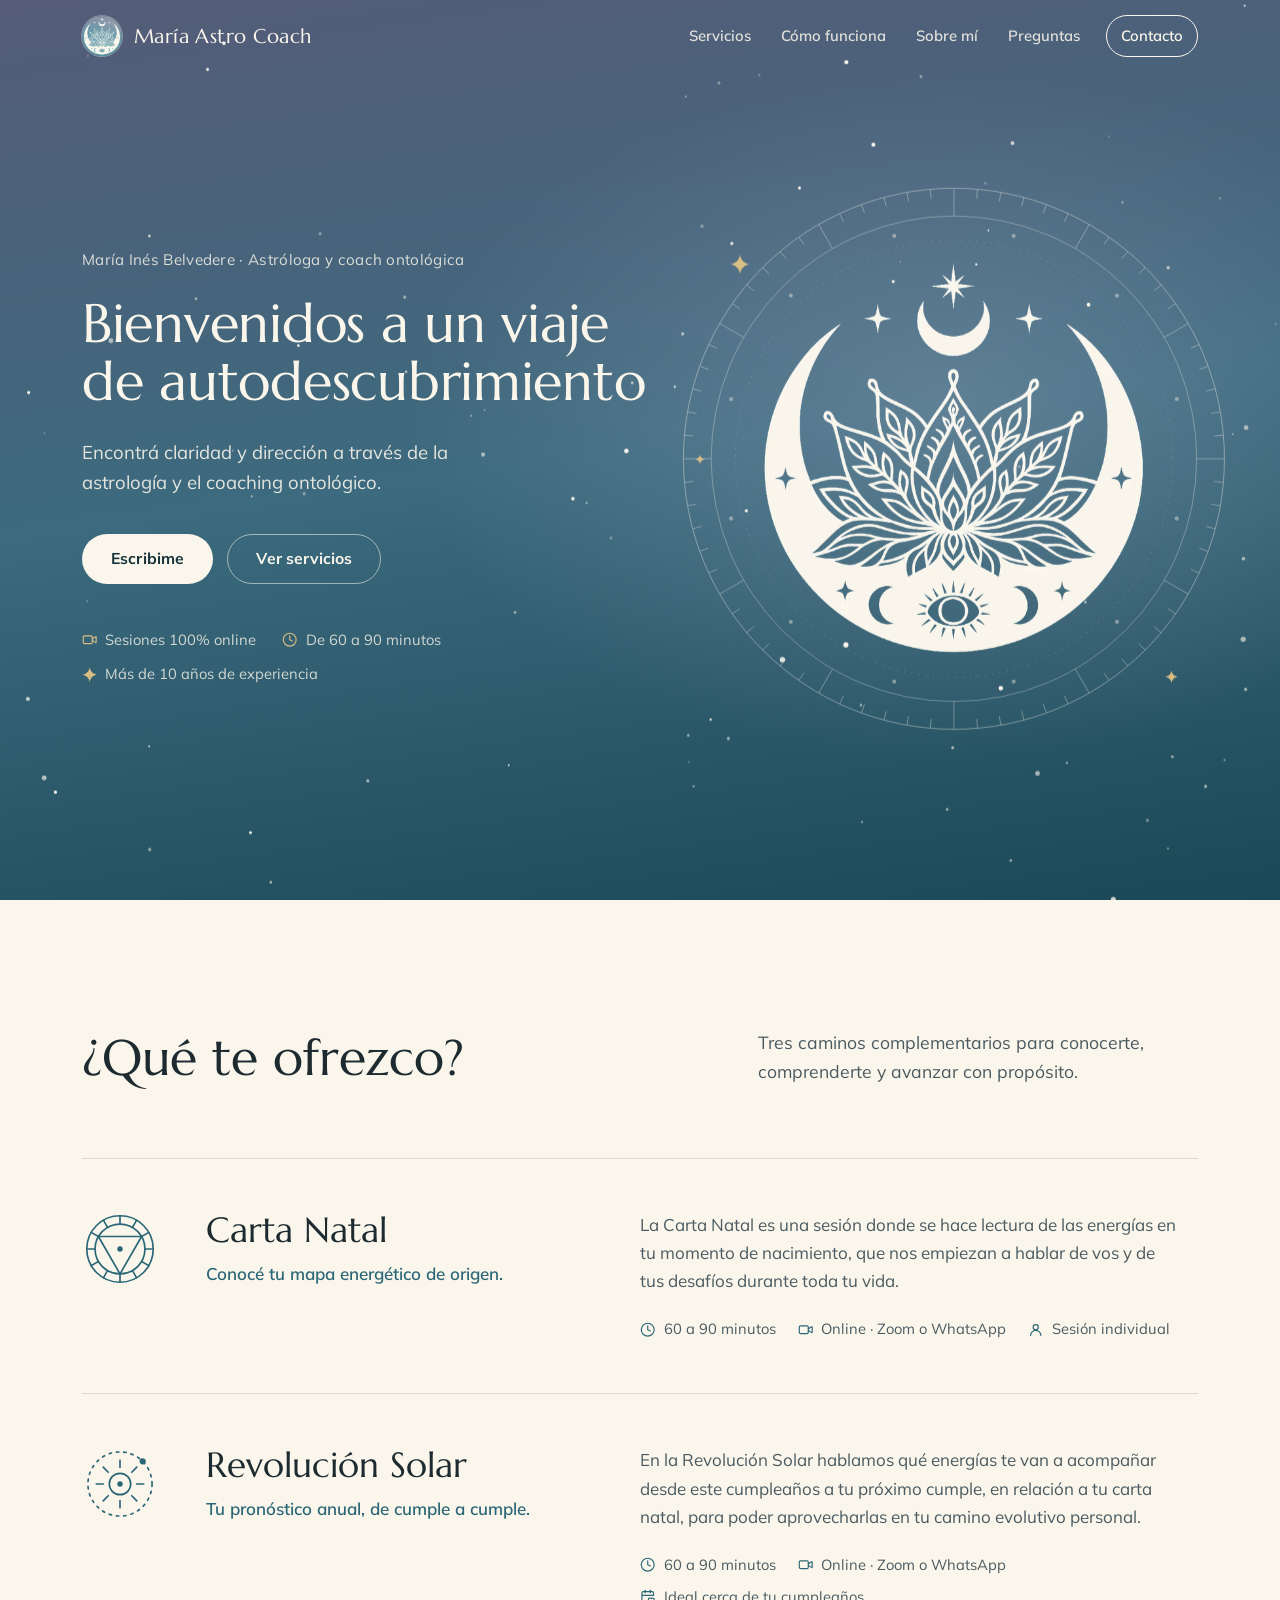
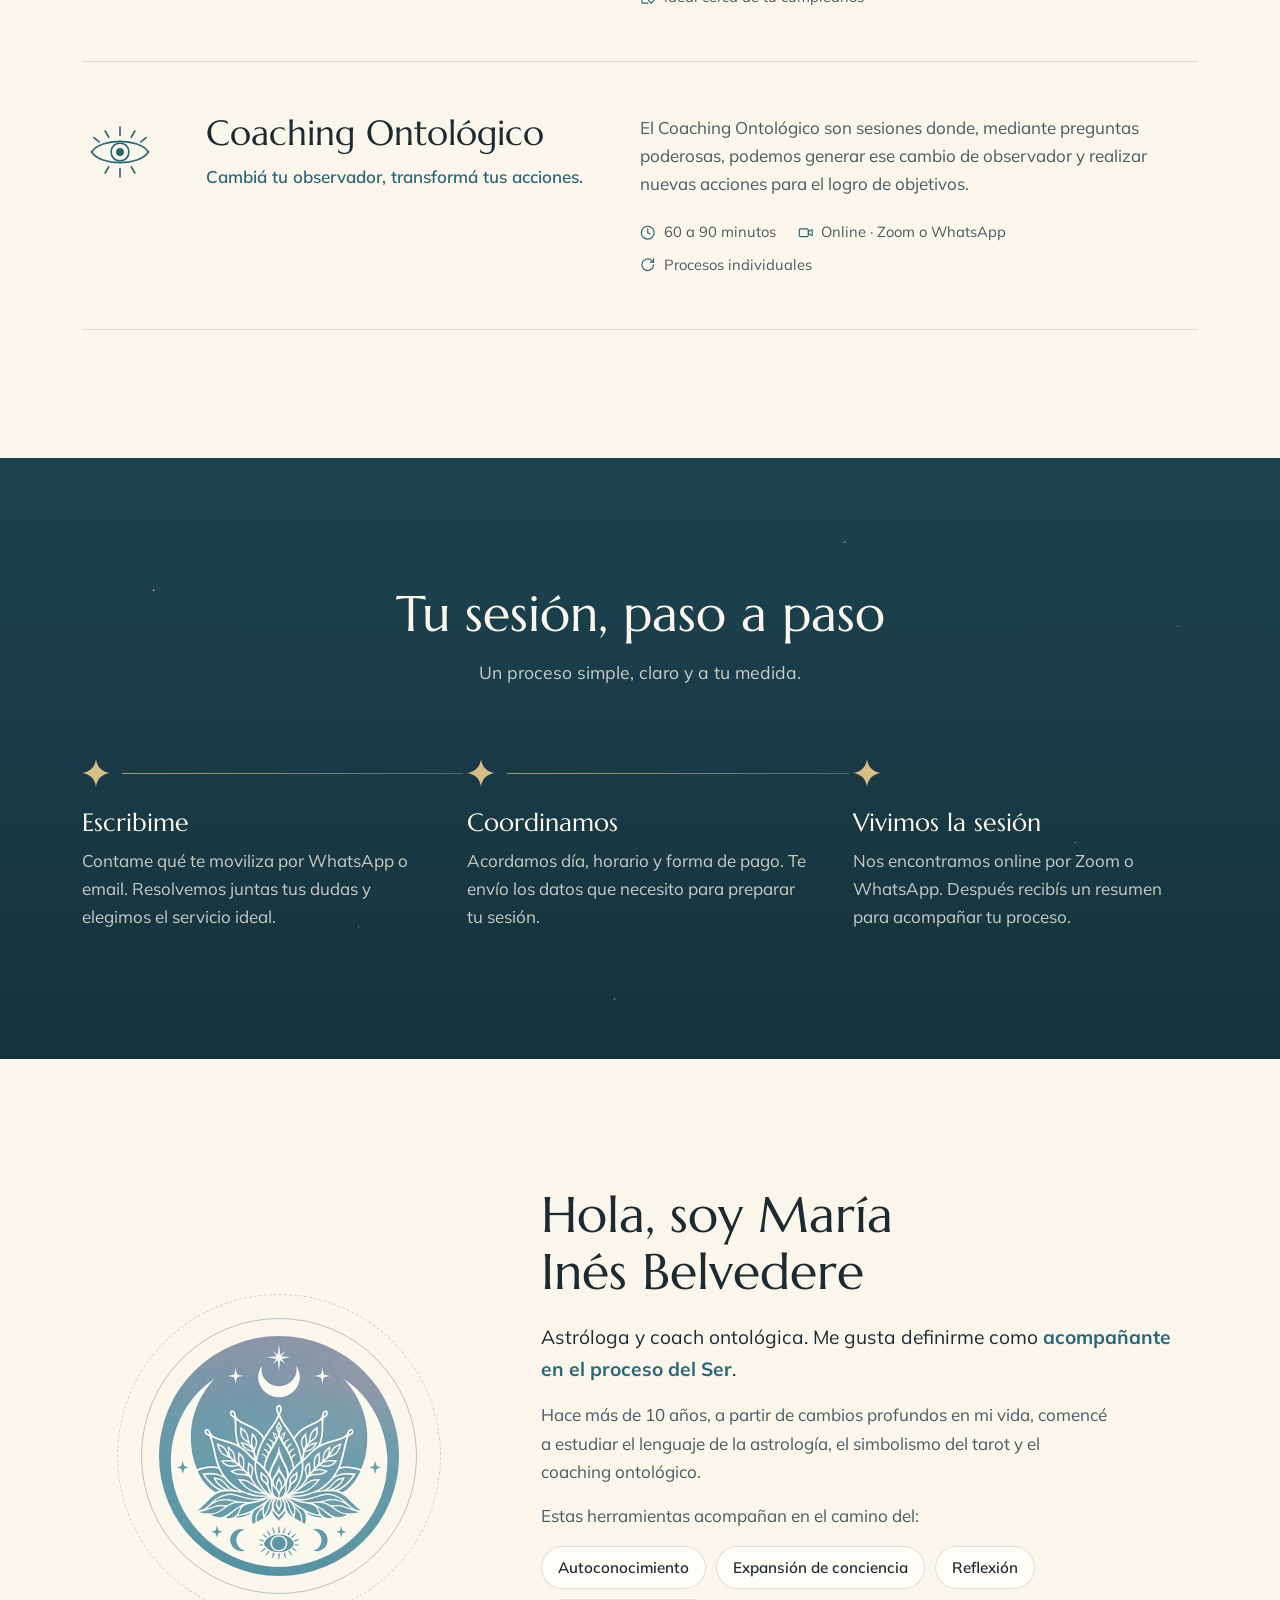
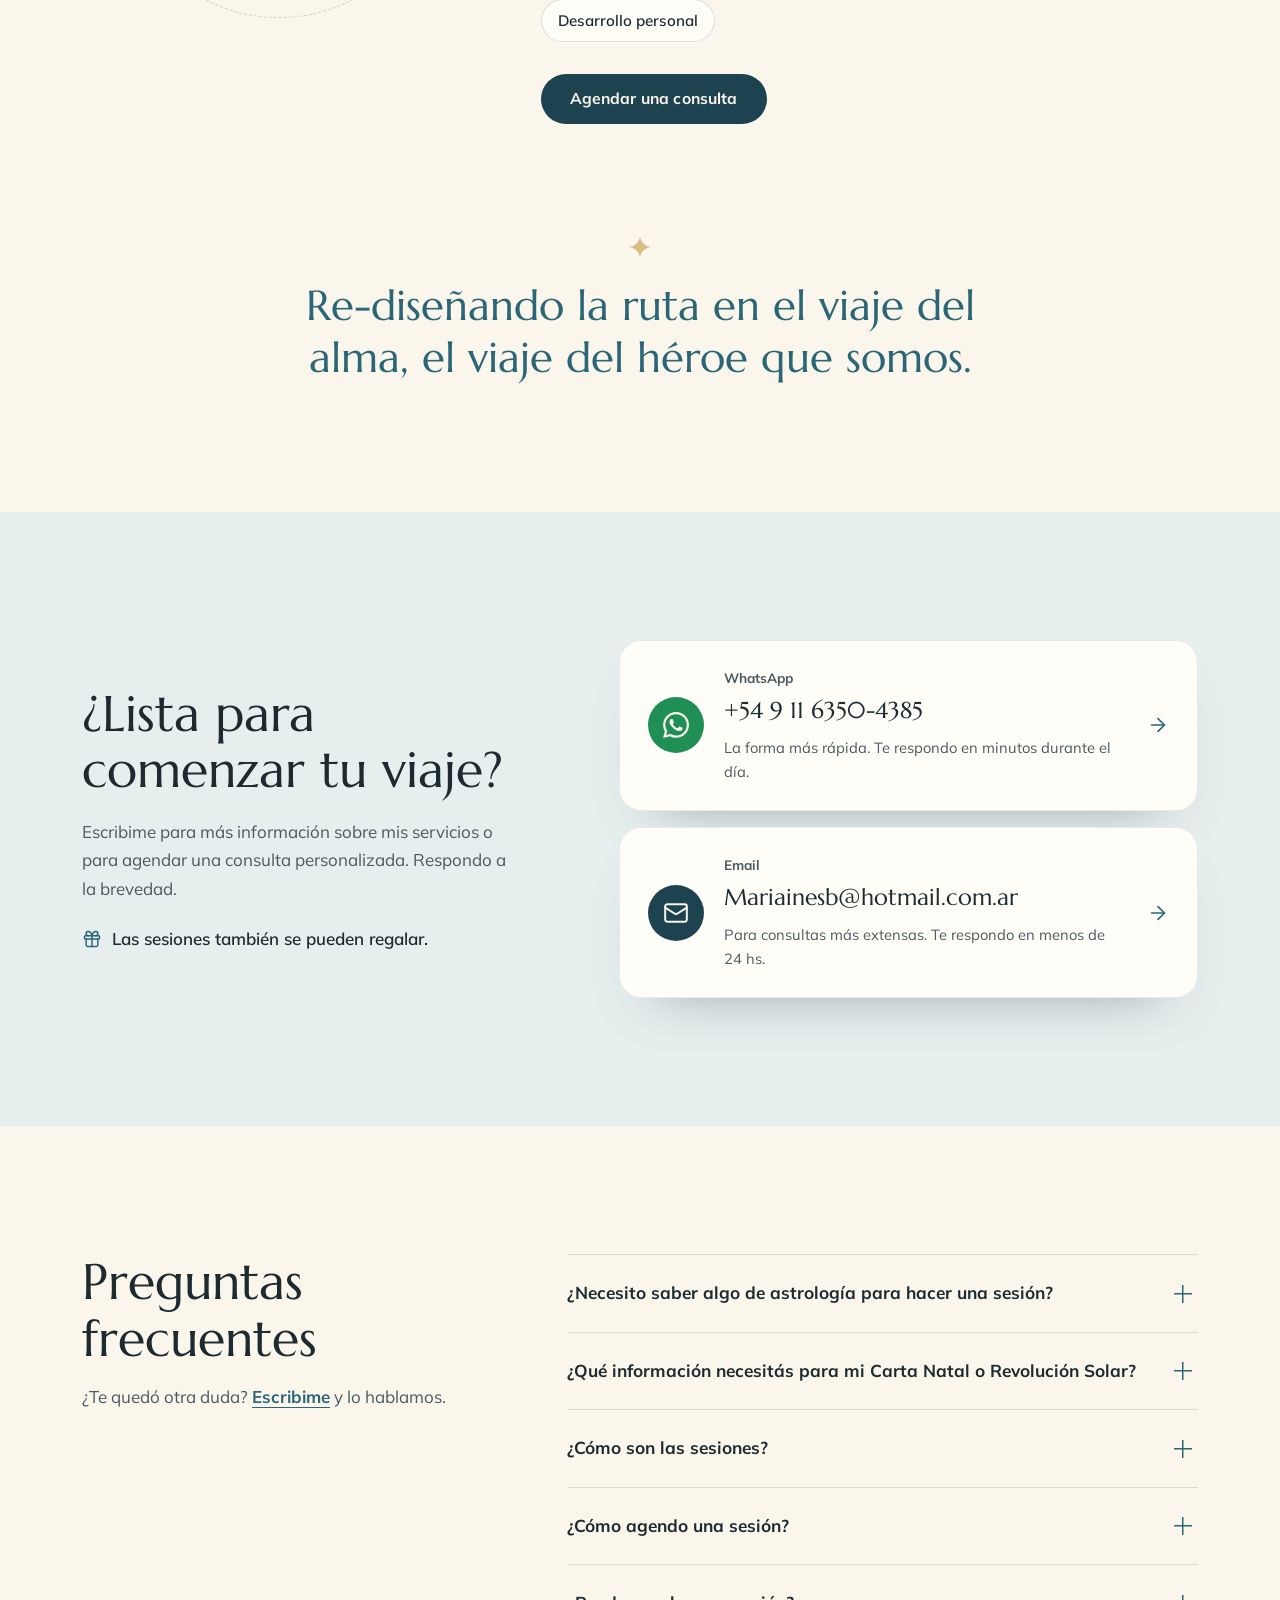
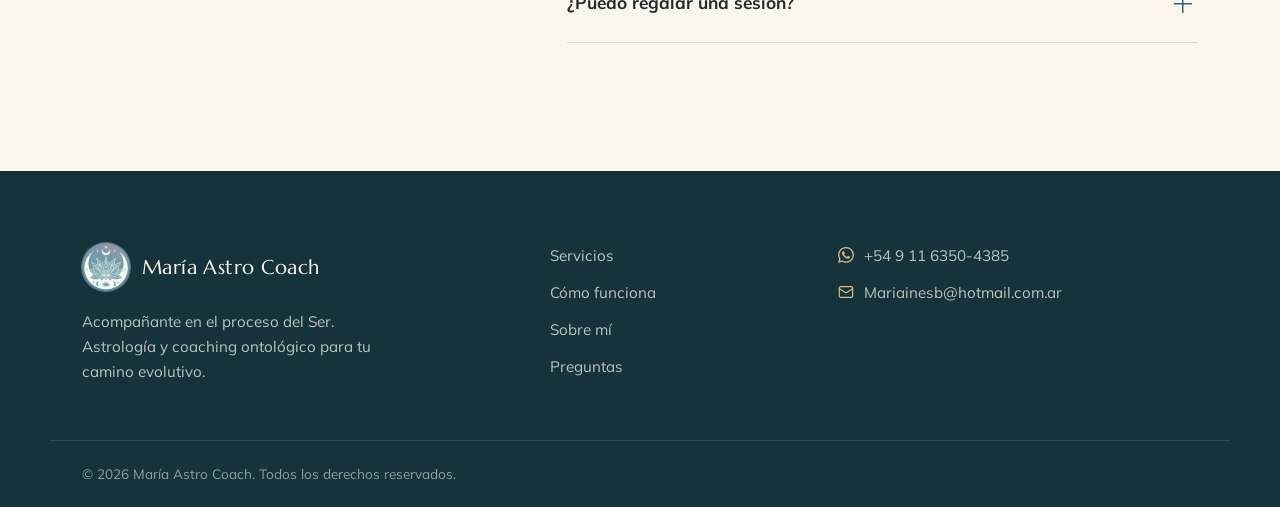
==== commit ed616b78: "Sacar el formulario y los botones de reservar: contacto directo por WhatsApp y mail La sección pasa " ====
--- a/index.html
+++ b/index.html
@@ -95,7 +95,7 @@
                     <li><a href="#proceso" class="menu-link">Cómo funciona</a></li>
                     <li><a href="#sobre-mi" class="menu-link">Sobre mí</a></li>
                     <li><a href="#preguntas" class="menu-link">Preguntas</a></li>
-                    <li><a href="#consulta" class="menu-link menu-reservar">Reservar sesión</a></li>
+                    <li><a href="#contacto" class="menu-link menu-contacto">Contacto</a></li>
                 </ul>
             </nav>
         </div>
@@ -118,7 +118,7 @@
                         Encontrá claridad y dirección a través de la astrología y el coaching ontológico.
                     </p>
                     <div class="hero-acciones" data-entra data-orden="4">
-                        <a href="#consulta" class="btn btn-crema">Reservá tu sesión</a>
+                        <a href="#contacto" class="btn btn-crema">Escribime</a>
                         <a href="#servicios" class="btn btn-linea">Ver servicios</a>
                     </div>
                     <ul class="hero-datos" data-entra data-orden="5">
@@ -174,7 +174,6 @@
                                 <li><svg class="ico" aria-hidden="true"><use href="#i-video"/></svg> Online · Zoom o WhatsApp</li>
                                 <li><svg class="ico" aria-hidden="true"><use href="#i-persona"/></svg> Sesión individual</li>
                             </ul>
-                            <a href="#consulta" class="servicio-link" data-servicio="carta-natal">Reservar Carta Natal <svg class="ico" aria-hidden="true"><use href="#i-flecha"/></svg></a>
                         </div>
                     </article>
 
@@ -200,7 +199,6 @@
                                 <li><svg class="ico" aria-hidden="true"><use href="#i-video"/></svg> Online · Zoom o WhatsApp</li>
                                 <li><svg class="ico" aria-hidden="true"><use href="#i-calendario"/></svg> Ideal cerca de tu cumpleaños</li>
                             </ul>
-                            <a href="#consulta" class="servicio-link" data-servicio="revolucion-solar">Reservar Revolución Solar <svg class="ico" aria-hidden="true"><use href="#i-flecha"/></svg></a>
                         </div>
                     </article>
 
@@ -225,7 +223,6 @@
                                 <li><svg class="ico" aria-hidden="true"><use href="#i-video"/></svg> Online · Zoom o WhatsApp</li>
                                 <li><svg class="ico" aria-hidden="true"><use href="#i-proceso"/></svg> Procesos individuales</li>
                             </ul>
-                            <a href="#consulta" class="servicio-link" data-servicio="coaching">Reservar Coaching <svg class="ico" aria-hidden="true"><use href="#i-flecha"/></svg></a>
                         </div>
                     </article>
                 </div>
@@ -285,7 +282,7 @@
                         <li>Reflexión</li>
                         <li>Desarrollo personal</li>
                     </ul>
-                    <a href="#consulta" class="btn btn-tinta" data-entra data-orden="4">Agendar una consulta</a>
+                    <a href="#contacto" class="btn btn-tinta" data-entra data-orden="4">Agendar una consulta</a>
                 </div>
             </div>
 
@@ -295,102 +292,41 @@
             </blockquote>
         </section>
 
-        <!-- Consulta -->
-        <section id="consulta" class="seccion consulta">
-            <div class="contenedor consulta-grilla">
-                <div class="consulta-intro">
+        <!-- Contacto -->
+        <section id="contacto" class="seccion contacto">
+            <div class="contenedor contacto-grilla">
+                <div class="contacto-intro">
                     <h2 data-entra>¿Lista para comenzar tu viaje?</h2>
                     <p data-entra data-orden="1">
                         Escribime para más información sobre mis servicios o para agendar
                         una consulta personalizada. Respondo a la brevedad.
                     </p>
-                    <p class="consulta-ayuda" data-entra data-orden="2">
-                        Elegí la sesión y, si es de astrología, sumá tus datos de nacimiento:
-                        así ya los tengo para preparar tu encuentro.
+                    <p class="contacto-regalo" data-entra data-orden="2">
+                        <svg class="ico" aria-hidden="true"><use href="#i-regalo"/></svg>
+                        Las sesiones también se pueden regalar.
                     </p>
-
-                    <ul class="consulta-canales" data-entra data-orden="3">
-                        <li>
-                            <a href="https://wa.me/5491163504385" target="_blank" rel="noopener">
-                                <svg class="ico" aria-hidden="true"><use href="#i-whatsapp"/></svg>
-                                <span><strong>WhatsApp</strong> +54 9 11 6350-4385</span>
-                            </a>
-                        </li>
-                        <li>
-                            <a href="mailto:Mariainesb@hotmail.com.ar">
-                                <svg class="ico" aria-hidden="true"><use href="#i-mail"/></svg>
-                                <span><strong>Email</strong> Mariainesb@hotmail.com.ar</span>
-                            </a>
-                        </li>
-                        <li class="consulta-regalo">
-                            <svg class="ico" aria-hidden="true"><use href="#i-regalo"/></svg>
-                            <span>Las sesiones también se pueden regalar.</span>
-                        </li>
-                    </ul>
-                </div>
-
-                <!-- Arranca oculto: lo muestra main.js recién cuando el envío por WhatsApp está listo. -->
-                <form class="formulario" id="formulario" data-entra data-orden="1" novalidate hidden>
-                    <fieldset class="campo">
-                        <legend>¿Qué sesión te interesa?</legend>
-                        <div class="opciones">
-                            <label class="opcion"><input type="radio" name="servicio" value="carta-natal"><span>Carta Natal</span></label>
-                            <label class="opcion"><input type="radio" name="servicio" value="revolucion-solar"><span>Revolución Solar</span></label>
-                            <label class="opcion"><input type="radio" name="servicio" value="coaching"><span>Coaching Ontológico</span></label>
-                            <label class="opcion"><input type="radio" name="servicio" value="no-se"><span>Todavía no lo sé</span></label>
-                        </div>
-                    </fieldset>
-
-                    <div class="campo">
-                        <label for="f-nombre">Tu nombre</label>
-                        <input id="f-nombre" name="nombre" type="text" autocomplete="given-name" placeholder="Cómo te llamás">
-                    </div>
-
-                    <label class="tilde">
-                        <input type="checkbox" name="regalo" id="f-regalo">
-                        <span>Es para regalar</span>
-                    </label>
-
-                    <fieldset class="campo nacimiento" id="nacimiento" hidden>
-                        <legend id="nacimiento-titulo">Tus datos de nacimiento</legend>
-                        <div class="nacimiento-fila">
-                            <div class="campo">
-                                <label for="f-fecha">Fecha</label>
-                                <input id="f-fecha" name="fecha" type="date" min="1900-01-01">
-                            </div>
-                            <div class="campo">
-                                <label for="f-hora">Hora</label>
-                                <input id="f-hora" name="hora" type="time">
-                            </div>
-                        </div>
-                        <label class="tilde tilde--chica">
-                            <input type="checkbox" name="sin-hora" id="f-sin-hora">
-                            <span>No sé la hora exacta</span>
-                        </label>
-                        <div class="campo">
-                            <label for="f-lugar">Lugar</label>
-                            <input id="f-lugar" name="lugar" type="text" autocomplete="off" placeholder="Ciudad, provincia y país">
-                        </div>
-                    </fieldset>
-
-                    <div class="campo">
-                        <label for="f-mensaje">¿Algo que quieras contarme? <span class="opcional">(opcional)</span></label>
-                        <textarea id="f-mensaje" name="mensaje" rows="3" placeholder="Qué te moviliza, qué te gustaría trabajar…"></textarea>
-                    </div>
-
-                    <div class="vista-previa">
-                        <p class="vista-previa-titulo">Así le llega tu mensaje a María</p>
-                        <p class="vista-previa-texto" id="vista-previa" aria-live="polite"></p>
-                    </div>
-
-                    <div class="formulario-acciones">
-                        <button type="submit" class="btn btn-whatsapp">
-                            <svg class="ico" aria-hidden="true"><use href="#i-whatsapp"/></svg>
-                            Enviar por WhatsApp
-                        </button>
-                        <a class="formulario-mail" id="enviar-mail" href="mailto:Mariainesb@hotmail.com.ar">o enviarlo por email</a>
-                    </div>
-                </form>
+                </div>
+
+                <div class="canales" data-entra data-orden="1">
+                    <a class="canal" href="https://wa.me/5491163504385?text=%C2%A1Hola%2C%20Mar%C3%ADa!%20Quer%C3%ADa%20consultarte%20por%20tus%20sesiones." target="_blank" rel="noopener">
+                        <span class="canal-icono canal-icono--wa"><svg aria-hidden="true"><use href="#i-whatsapp"/></svg></span>
+                        <span class="canal-texto">
+                            <span class="canal-nombre">WhatsApp</span>
+                            <span class="canal-dato">+54 9 11 6350-4385</span>
+                            <span class="canal-nota">La forma más rápida. Te respondo en minutos durante el día.</span>
+                        </span>
+                        <svg class="ico canal-flecha" aria-hidden="true"><use href="#i-flecha"/></svg>
+                    </a>
+                    <a class="canal" href="mailto:Mariainesb@hotmail.com.ar">
+                        <span class="canal-icono"><svg aria-hidden="true"><use href="#i-mail"/></svg></span>
+                        <span class="canal-texto">
+                            <span class="canal-nombre">Email</span>
+                            <span class="canal-dato">Mariainesb@hotmail.com.ar</span>
+                            <span class="canal-nota">Para consultas más extensas. Te respondo en menos de 24 hs.</span>
+                        </span>
+                        <svg class="ico canal-flecha" aria-hidden="true"><use href="#i-flecha"/></svg>
+                    </a>
+                </div>
             </div>
         </section>
 
@@ -399,7 +335,7 @@
             <div class="contenedor preguntas-grilla">
                 <div class="preguntas-intro">
                     <h2 data-entra>Preguntas frecuentes</h2>
-                    <p data-entra data-orden="1">¿Te quedó otra duda? <a href="#consulta">Escribime</a> y lo hablamos.</p>
+                    <p data-entra data-orden="1">¿Te quedó otra duda? <a href="#contacto">Escribime</a> y lo hablamos.</p>
                 </div>
 
                 <div class="preguntas-lista">
--- a/Styles/main.css
+++ b/Styles/main.css
@@ -265,31 +265,31 @@
     background: rgba(29, 67, 81, 0.08);
 }
 
-.menu-reservar {
+.menu-contacto {
     margin-left: 10px;
     border: 1px solid currentColor;
     opacity: 1;
 }
 
-.menu-reservar:hover {
+.menu-contacto:hover {
     background: var(--crema);
     color: var(--noche);
     border-color: var(--crema);
 }
 
-.cabecera.solida .menu-reservar {
+.cabecera.solida .menu-contacto {
     background: var(--noche-2);
     border-color: var(--noche-2);
     color: var(--crema);
 }
 
-.cabecera.solida .menu-reservar:hover,
-.cabecera.solida .menu-link.menu-reservar.activo {
+.cabecera.solida .menu-contacto:hover,
+.cabecera.solida .menu-link.menu-contacto.activo {
     background: var(--noche);
     color: var(--crema);
 }
 
-.menu-link.menu-reservar.activo {
+.menu-link.menu-contacto.activo {
     background: var(--crema);
     color: var(--noche);
 }
@@ -482,7 +482,7 @@
 
 .encabezado h2,
 .sobre-texto h2,
-.consulta-intro h2,
+.contacto-intro h2,
 .preguntas-intro h2 {
     font-size: clamp(2.05rem, 4vw, 3.15rem);
 }
@@ -552,7 +552,7 @@
     display: flex;
     flex-wrap: wrap;
     gap: 8px 22px;
-    margin: 22px 0 24px;
+    margin-top: 22px;
     font-size: 0.92rem;
     color: var(--tinta-suave);
 }
@@ -565,24 +565,6 @@
 
 .servicio-datos .ico {
     color: var(--turquesa-osc);
-}
-
-.servicio-link {
-    display: inline-flex;
-    align-items: center;
-    gap: 10px;
-    padding: 6px 0;
-    font-weight: 700;
-    color: var(--turquesa-osc);
-    border-bottom: 1px solid currentColor;
-}
-
-.servicio-link .ico {
-    transition: transform 0.35s var(--curva);
-}
-
-.servicio-link:hover .ico {
-    transform: translateX(4px);
 }
 
 /* ---------- Cómo funciona ---------- */
@@ -751,293 +733,119 @@
     text-wrap: balance;
 }
 
-/* ---------- Consulta ---------- */
-.consulta {
+/* ---------- Contacto ---------- */
+.contacto {
     background: var(--bruma);
 }
 
-.consulta-grilla {
+.contacto-grilla {
     display: grid;
     grid-template-columns: minmax(0, 0.9fr) minmax(0, 1.1fr);
     gap: 64px;
-    align-items: start;
-}
-
-.consulta-intro h2 {
+    align-items: center;
+}
+
+.contacto-intro h2 {
     margin-bottom: 20px;
 }
 
-.consulta-intro > p {
+.contacto-intro > p {
     color: var(--tinta-suave);
     max-width: 44ch;
 }
 
-.consulta-intro .consulta-ayuda {
-    margin-top: 14px;
-}
-
-.consulta-canales {
-    margin-top: 36px;
-    border-bottom: 1px solid var(--linea);
-}
-
-.consulta-canales li {
-    border-top: 1px solid var(--linea);
-}
-
-.consulta-canales a,
-.consulta-regalo {
+.contacto-intro .contacto-regalo {
     display: flex;
     align-items: center;
-    gap: 14px;
-    padding: 16px 0;
+    gap: 10px;
+    margin-top: 22px;
+    font-weight: 600;
+    color: var(--tinta);
+}
+
+.contacto-regalo .ico {
+    width: 20px;
+    height: 20px;
+    color: var(--turquesa-osc);
+}
+
+.canales {
+    display: grid;
+    gap: 16px;
+}
+
+.canal {
+    display: flex;
+    align-items: center;
+    gap: 20px;
+    padding: 26px 28px;
+    background: var(--papel);
+    border: 1px solid rgba(29, 67, 81, 0.1);
+    border-radius: 22px;
+    box-shadow: 0 28px 56px -40px rgba(22, 50, 59, 0.5);
+    transition: border-color 0.3s, transform 0.4s var(--curva);
+}
+
+.canal:hover {
+    border-color: rgba(43, 102, 118, 0.45);
+    transform: translate3d(0, -3px, 0);
+}
+
+.canal-icono {
+    display: grid;
+    place-items: center;
+    flex-shrink: 0;
+    width: 56px;
+    height: 56px;
+    border-radius: 50%;
+    background: var(--noche-2);
+    color: var(--crema);
+}
+
+.canal-icono svg {
+    width: 26px;
+    height: 26px;
+}
+
+.canal-icono--wa {
+    background: #1f8f55;
+}
+
+.canal-texto {
+    display: grid;
+    gap: 2px;
+    min-width: 0;
+    flex: 1;
+}
+
+.canal-nombre {
+    font-size: 0.85rem;
+    font-weight: 700;
+    color: var(--tinta-suave);
+}
+
+.canal-dato {
+    font-family: var(--serif);
+    font-size: clamp(1.15rem, 2vw, 1.45rem);
+    color: var(--tinta);
     overflow-wrap: anywhere;
 }
 
-.consulta-canales .ico {
+.canal-nota {
+    margin-top: 4px;
+    font-size: 0.92rem;
+    color: var(--tinta-suave);
+}
+
+.canal-flecha {
     width: 22px;
     height: 22px;
     color: var(--turquesa-osc);
-}
-
-.consulta-canales strong {
-    display: block;
-    font-size: 0.82rem;
-    font-weight: 700;
-    color: var(--tinta-suave);
-}
-
-.consulta-canales a:hover span {
-    color: var(--turquesa-osc);
-}
-
-.consulta-regalo {
-    color: var(--tinta-suave);
-    font-size: 0.95rem;
-}
-
-.formulario {
-    background: var(--papel);
-    border: 1px solid rgba(29, 67, 81, 0.1);
-    border-radius: 24px;
-    padding: 36px;
-    box-shadow: 0 32px 64px -40px rgba(22, 50, 59, 0.45);
-}
-
-.campo {
-    display: grid;
-    gap: 8px;
-    margin-bottom: 20px;
-    min-width: 0;
-}
-
-fieldset.campo {
-    border: 0;
-}
-
-.campo > label,
-.campo > legend {
-    font-weight: 700;
-    font-size: 0.95rem;
-}
-
-.campo > legend {
-    float: left;
-    width: 100%;
-    margin-bottom: 10px;
-}
-
-.campo > legend + * {
-    clear: both;
-}
-
-.opcional {
-    font-weight: 400;
-    color: var(--tinta-suave);
-}
-
-.formulario input[type='text'],
-.formulario input[type='date'],
-.formulario input[type='time'],
-.formulario textarea {
-    display: block;
-    width: 100%;
-    min-height: 50px;
-    padding: 12px 14px;
-    font-size: 1rem;
-    background: #fff;
-    border: 1px solid #c4d0d2;
-    border-radius: 12px;
-    transition: border-color 0.2s, box-shadow 0.2s;
-}
-
-.formulario input[type='date'],
-.formulario input[type='time'] {
-    -webkit-appearance: none;
-    appearance: none;
-}
-
-.formulario input::-webkit-date-and-time-value {
-    text-align: left;
-}
-
-.formulario textarea {
-    resize: vertical;
-    min-height: 96px;
-}
-
-.formulario input:focus,
-.formulario textarea:focus {
-    outline: none;
-    border-color: var(--turquesa-osc);
-    box-shadow: 0 0 0 3px rgba(76, 142, 157, 0.22);
-}
-
-.formulario input:disabled {
-    opacity: 0.45;
-}
-
-.formulario ::placeholder {
-    color: #8a979b;
-}
-
-.opciones {
-    display: flex;
-    flex-wrap: wrap;
-    gap: 8px;
-}
-
-.opcion {
-    position: relative;
-}
-
-.opcion input {
-    position: absolute;
-    opacity: 0;
-    inset: 0;
-    margin: 0;
-    cursor: pointer;
-}
-
-.opcion span {
-    display: inline-flex;
-    align-items: center;
-    min-height: 44px;
-    padding: 0 18px;
-    border: 1px solid #c4d0d2;
-    border-radius: 999px;
-    background: #fff;
-    font-size: 0.95rem;
-    font-weight: 600;
-    cursor: pointer;
-    transition: background-color 0.2s, color 0.2s, border-color 0.2s;
-}
-
-.opcion:hover span {
-    border-color: var(--turquesa-osc);
-}
-
-.opcion input:checked + span {
-    background: var(--noche-2);
-    border-color: var(--noche-2);
-    color: var(--crema);
-}
-
-.opcion input:focus-visible + span {
-    outline: 2px solid var(--turquesa);
-    outline-offset: 3px;
-}
-
-.tilde {
-    display: flex;
-    align-items: center;
-    gap: 10px;
-    margin: -4px 0 20px;
-    font-weight: 600;
-    font-size: 0.95rem;
-    cursor: pointer;
-    width: fit-content;
-}
-
-.tilde input {
-    width: 18px;
-    height: 18px;
-    accent-color: var(--noche-2);
-}
-
-.tilde--chica {
-    margin: -6px 0 14px;
-    font-weight: 500;
-    color: var(--tinta-suave);
-}
-
-.nacimiento {
-    padding: 18px 18px 4px;
-    border-radius: 16px;
-    background: #f1f5f4;
-}
-
-.nacimiento[hidden] {
-    display: none;
-}
-
-.nacimiento .campo {
-    margin-bottom: 14px;
-}
-
-.nacimiento-fila {
-    display: grid;
-    grid-template-columns: minmax(0, 1fr) minmax(0, 1fr);
-    gap: 12px;
-}
-
-.vista-previa {
-    margin: 4px 0 24px;
-}
-
-.vista-previa-titulo {
-    font-size: 0.82rem;
-    font-weight: 700;
-    color: var(--tinta-suave);
-    margin-bottom: 8px;
-}
-
-.vista-previa-texto {
-    padding: 14px 16px;
-    border-radius: 16px 16px 16px 4px;
-    background: #e3efe9;
-    font-size: 0.93rem;
-    line-height: 1.55;
-    white-space: pre-line;
-    overflow-wrap: anywhere;
-}
-
-.formulario-acciones {
-    display: flex;
-    flex-wrap: wrap;
-    align-items: center;
-    gap: 14px 22px;
-}
-
-.btn-whatsapp {
-    background: var(--noche-2);
-    color: var(--crema);
-    border: 0;
-}
-
-.btn-whatsapp:hover {
-    background: var(--noche);
-}
-
-.btn-whatsapp .ico {
-    width: 20px;
-    height: 20px;
-}
-
-.formulario-mail {
-    font-weight: 600;
-    color: var(--turquesa-osc);
-    border-bottom: 1px solid currentColor;
+    transition: transform 0.35s var(--curva);
+}
+
+.canal:hover .canal-flecha {
+    transform: translateX(4px);
 }
 
 /* ---------- Preguntas ---------- */
@@ -1350,8 +1158,8 @@
         color: var(--oro);
     }
 
-    .menu-reservar,
-    .cabecera.solida .menu-reservar {
+    .menu-contacto,
+    .cabecera.solida .menu-contacto {
         margin: 22px 0 0;
         padding: 14px 30px;
         font-family: var(--sans);
@@ -1362,10 +1170,10 @@
         color: var(--noche);
     }
 
-    .menu-reservar:hover,
-    .cabecera.solida .menu-reservar:hover,
-    .cabecera .menu-link.menu-reservar.activo,
-    .cabecera.solida .menu-link.menu-reservar.activo {
+    .menu-contacto:hover,
+    .cabecera.solida .menu-contacto:hover,
+    .cabecera .menu-link.menu-contacto.activo,
+    .cabecera.solida .menu-link.menu-contacto.activo {
         background: var(--crema);
         color: var(--noche);
     }
@@ -1424,7 +1232,7 @@
     }
 
     .sobre-grilla,
-    .consulta-grilla,
+    .contacto-grilla,
     .preguntas-grilla {
         grid-template-columns: minmax(0, 1fr);
         gap: 48px;
@@ -1508,9 +1316,18 @@
         margin-top: 36px;
     }
 
-    .formulario {
-        padding: 24px 18px;
-        border-radius: 20px;
+    .canal {
+        padding: 20px 18px;
+        gap: 16px;
+    }
+
+    .canal-icono {
+        width: 48px;
+        height: 48px;
+    }
+
+    .canal-flecha {
+        display: none;
     }
 
     .pie-grilla {
@@ -1524,23 +1341,9 @@
     }
 }
 
-@media (max-width: 400px) {
-    .nacimiento-fila {
-        grid-template-columns: minmax(0, 1fr);
-        gap: 0;
-    }
-
-    .nacimiento .nacimiento-fila .campo {
-        margin-bottom: 14px;
-    }
-
-    .opcion span {
-        padding: 0 14px;
-    }
-}
-
 @media (hover: none) {
-    .servicio:hover .servicio-glifo {
+    .servicio:hover .servicio-glifo,
+    .canal:hover {
         transform: none;
     }
 }
